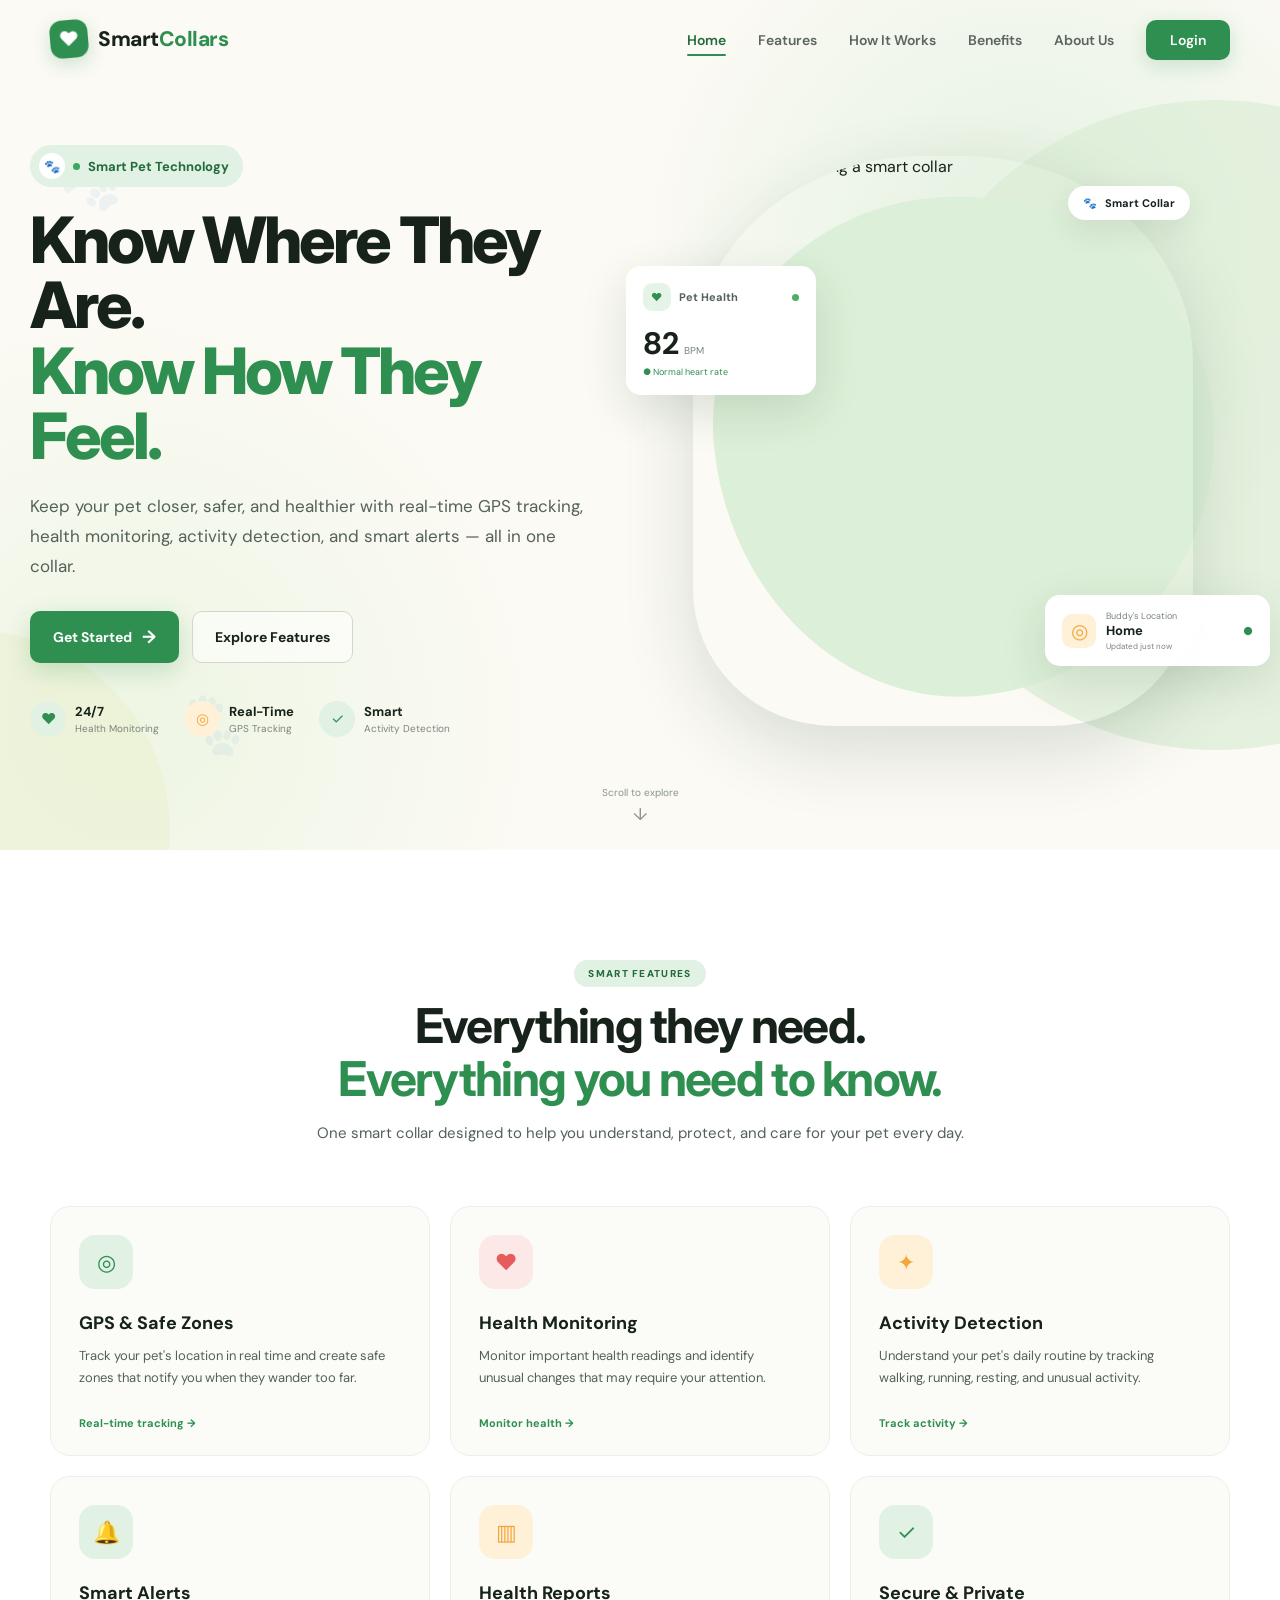
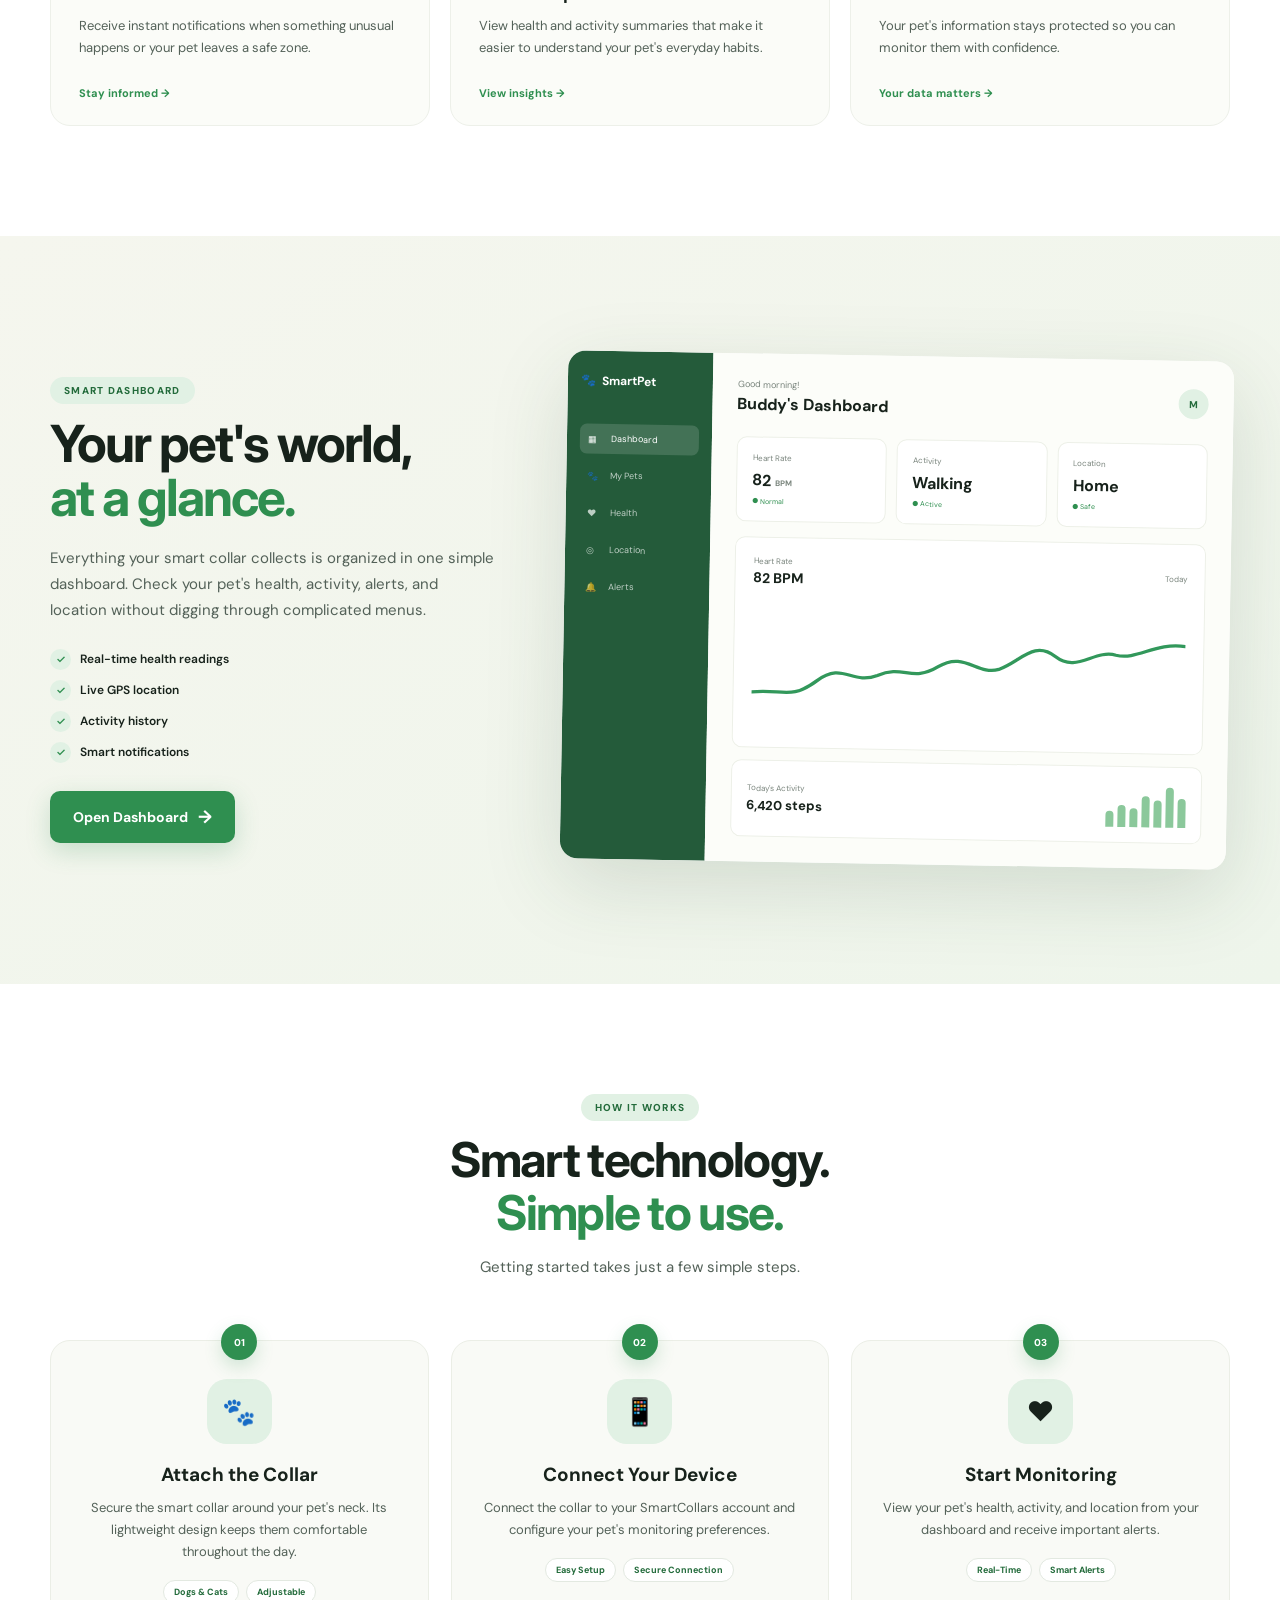
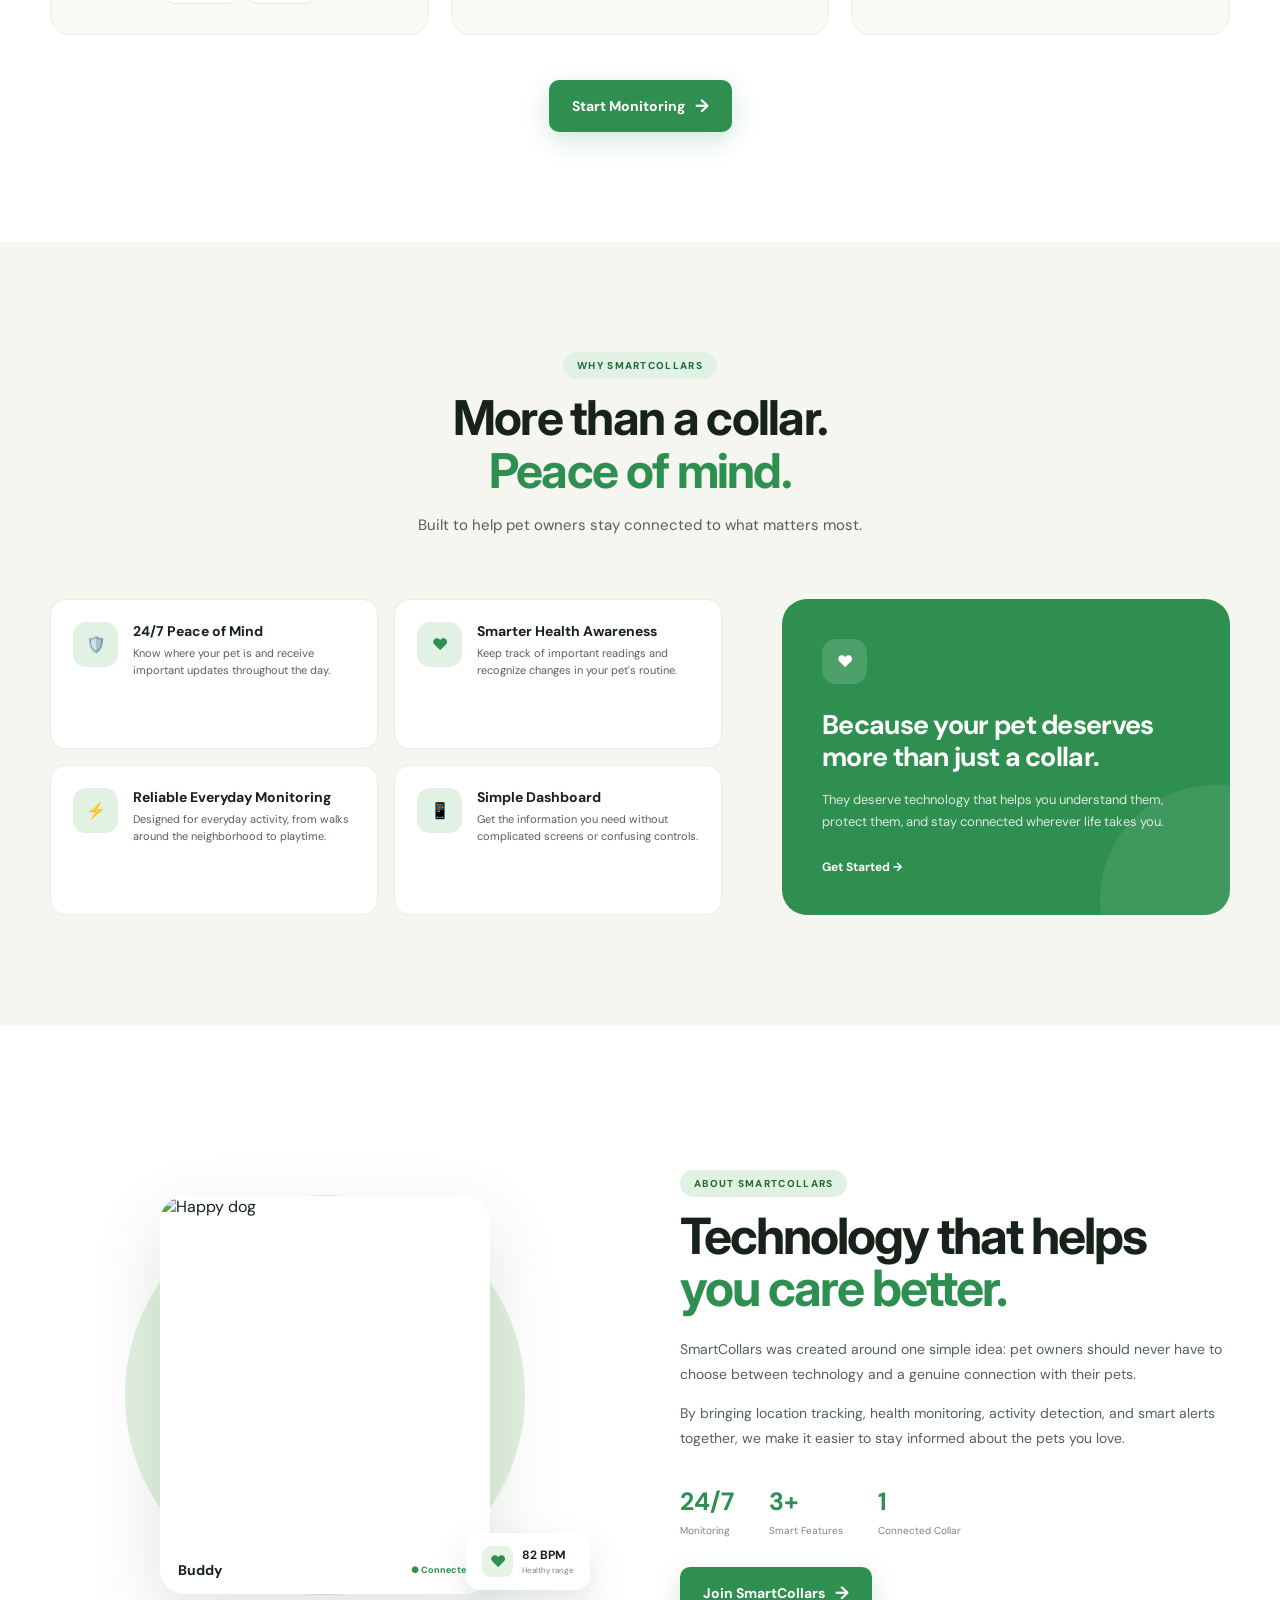
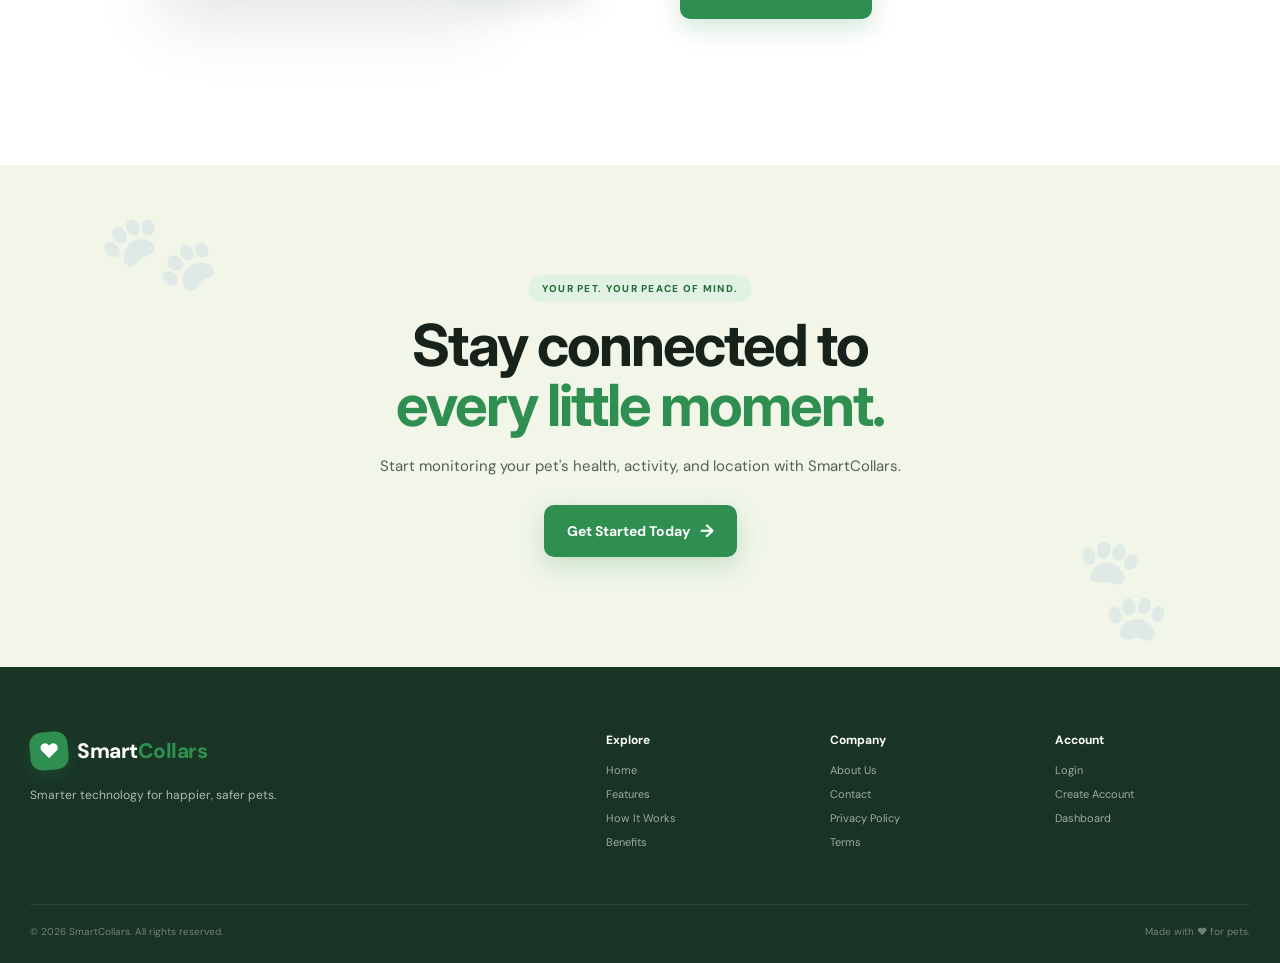
==== index.html @ a42b0b5a "changes" ====
<!DOCTYPE html>
<html lang="en">

<head>
    <meta charset="UTF-8">
    <meta name="viewport" content="width=device-width, initial-scale=1.0">

    <title>SmartCollars | Smart Pet Monitoring</title>

    <!-- Google Fonts -->
    <link rel="preconnect" href="https://fonts.googleapis.com">
    <link rel="preconnect" href="https://fonts.gstatic.com" crossorigin>

    <link
        href="https://fonts.googleapis.com/css2?family=DM+Sans:wght@400;500;600;700&family=Inter:wght@400;500;600;700;800&display=swap"
        rel="stylesheet">

    <!-- Landing Page CSS -->
    <link rel="stylesheet" href="css/landing.css">
</head>

<body>

    <!-- =====================================================
         NAVIGATION
    ====================================================== -->

    <nav class="navbar" id="navbar">

        <div class="nav-container">

            <a href="#home" class="nav-logo">

                <div class="logo-mark">
                    <span>♥</span>
                </div>

                <div class="logo-text">
                    Smart<span>Collars</span>
                </div>

            </a>

            <ul class="nav-links" id="navLinks">

                <li>
                    <a href="#home" class="active">Home</a>
                </li>

                <li>
                    <a href="#features">Features</a>
                </li>

                <li>
                    <a href="#how-it-works">How It Works</a>
                </li>

                <li>
                    <a href="#benefits">Benefits</a>
                </li>

                <li>
                    <a href="#about">About Us</a>
                </li>

                <li>
                    <a href="pages/login.html" class="nav-btn">
                        Login
                    </a>
                </li>

            </ul>

            <button/login.html
                class="hamburger"
                id="hamburger"
                aria-label="Toggle navigation">

                <span></span>
                <span></span>
                <span></span>

            </button>

        </div>

    </nav>


    <!-- =====================================================
         HERO SECTION
    ====================================================== -->

    <section id="home" class="hero-section">

        <!-- Decorative background shapes -->

        <div class="hero-shape hero-shape-one"></div>
        <div class="hero-shape hero-shape-two"></div>

        <div class="paw-pattern pattern-one">🐾</div>
        <div class="paw-pattern pattern-two">🐾</div>


        <div class="hero-container">

            <!-- =========================
                 LEFT CONTENT
            ========================== -->

            <div class="hero-content">

                <div class="hero-badge">

                    <span class="badge-icon">🐾</span>

                    <span class="badge-dot"></span>

                    Smart Pet Technology

                </div>


                <h1 class="hero-title">

                    Know Where They Are.
                    <span>Know How They Feel.</span>

                </h1>


                <p class="hero-description">

                    Keep your pet closer, safer, and healthier with
                    real-time GPS tracking, health monitoring, activity
                    detection, and smart alerts — all in one collar.

                </p>


                <div class="hero-buttons">

                    <a href="login.html" class="btn-primary">

                        Get Started

                        <span class="btn-arrow">→</span>

                    </a>

                    <a href="#features" class="btn-secondary">

                        Explore Features

                    </a>

                </div>


                <!-- Hero statistics -->

                <div class="hero-stats">

                    <div class="hero-stat">

                        <div class="stat-icon green">
                            ♥
                        </div>

                        <div>
                            <strong>24/7</strong>
                            <span>Health Monitoring</span>
                        </div>

                    </div>


                    <div class="hero-stat">

                        <div class="stat-icon orange">
                            ◎
                        </div>

                        <div>
                            <strong>Real-Time</strong>
                            <span>GPS Tracking</span>
                        </div>

                    </div>


                    <div class="hero-stat">

                        <div class="stat-icon green">
                            ✓
                        </div>

                        <div>
                            <strong>Smart</strong>
                            <span>Activity Detection</span>
                        </div>

                    </div>

                </div>

            </div>


            <!-- =========================
                 RIGHT HERO VISUAL
            ========================== -->

            <div class="hero-visual">

                <div class="hero-image-background"></div>


                <!-- Main pet image -->

                <div class="pet-image-container">

                    <img
                        src="https://images.unsplash.com/photo-1545249390-6bdfa286032f?w=900&h=800&fit=crop&crop=center"
                        alt="Happy pet wearing a smart collar"
                        class="hero-pet-image">

                </div>


                <!-- Health floating card -->

                <div class="floating-card health-card">

                    <div class="floating-card-header">

                        <div class="mini-icon health">
                            ♥
                        </div>

                        <span>Pet Health</span>

                        <span class="status-dot"></span>

                    </div>

                    <div class="health-reading">

                        <strong>82</strong>

                        <span>BPM</span>

                    </div>

                    <div class="health-status">
                        ● Normal heart rate
                    </div>

                </div>


                <!-- GPS floating card -->

                <div class="floating-card gps-card">

                    <div class="gps-icon">
                        ◎
                    </div>

                    <div class="gps-info">

                        <span>Buddy's Location</span>

                        <strong>Home</strong>

                        <small>Updated just now</small>

                    </div>

                    <div class="location-status">
                        ●
                    </div>

                </div>


                <!-- Collar badge -->

                <div class="collar-badge">

                    <span>🐾</span>

                    Smart Collar

                </div>

            </div>

        </div>


        <!-- Scroll indicator -->

        <a href="#features" class="scroll-indicator">

            <span>Scroll to explore</span>

            <span class="scroll-arrow">↓</span>

        </a>

    </section>



    <!-- =====================================================
         FEATURES
    ====================================================== -->

    <section id="features" class="features-section">

        <div class="section-container">

            <div class="section-header">

                <span class="section-badge">
                    Smart Features
                </span>

                <h2>
                    Everything they need.
                    <span>Everything you need to know.</span>
                </h2>

                <p>
                    One smart collar designed to help you understand,
                    protect, and care for your pet every day.
                </p>

            </div>


            <div class="features-grid">


                <!-- Feature 1 -->

                <article class="feature-card">

                    <div class="feature-icon green-icon">
                        ◎
                    </div>

                    <h3>GPS & Safe Zones</h3>

                    <p>
                        Track your pet's location in real time and
                        create safe zones that notify you when they
                        wander too far.
                    </p>

                    <span class="feature-link">
                        Real-time tracking →
                    </span>

                </article>


                <!-- Feature 2 -->

                <article class="feature-card">

                    <div class="feature-icon red-icon">
                        ♥
                    </div>

                    <h3>Health Monitoring</h3>

                    <p>
                        Monitor important health readings and identify
                        unusual changes that may require your attention.
                    </p>

                    <span class="feature-link">
                        Monitor health →
                    </span>

                </article>


                <!-- Feature 3 -->

                <article class="feature-card">

                    <div class="feature-icon orange-icon">
                        ✦
                    </div>

                    <h3>Activity Detection</h3>

                    <p>
                        Understand your pet's daily routine by tracking
                        walking, running, resting, and unusual activity.
                    </p>

                    <span class="feature-link">
                        Track activity →
                    </span>

                </article>


                <!-- Feature 4 -->

                <article class="feature-card">

                    <div class="feature-icon green-icon">
                        🔔
                    </div>

                    <h3>Smart Alerts</h3>

                    <p>
                        Receive instant notifications when something
                        unusual happens or your pet leaves a safe zone.
                    </p>

                    <span class="feature-link">
                        Stay informed →
                    </span>

                </article>


                <!-- Feature 5 -->

                <article class="feature-card">

                    <div class="feature-icon orange-icon">
                        ▥
                    </div>

                    <h3>Health Reports</h3>

                    <p>
                        View health and activity summaries that make it
                        easier to understand your pet's everyday habits.
                    </p>

                    <span class="feature-link">
                        View insights →
                    </span>

                </article>


                <!-- Feature 6 -->

                <article class="feature-card">

                    <div class="feature-icon green-icon">
                        ✓
                    </div>

                    <h3>Secure & Private</h3>

                    <p>
                        Your pet's information stays protected so you
                        can monitor them with confidence.
                    </p>

                    <span class="feature-link">
                        Your data matters →
                    </span>

                </article>

            </div>

        </div>

    </section>



    <!-- =====================================================
         DASHBOARD PREVIEW
    ====================================================== -->

    <section class="dashboard-section">

        <div class="section-container">

            <div class="dashboard-layout">

                <div class="dashboard-content">

                    <span class="section-badge">
                        Smart Dashboard
                    </span>

                    <h2>
                        Your pet's world,
                        <span>at a glance.</span>
                    </h2>

                    <p>
                        Everything your smart collar collects is
                        organized in one simple dashboard. Check
                        your pet's health, activity, alerts, and
                        location without digging through complicated
                        menus.
                    </p>


                    <div class="dashboard-points">

                        <div>
                            <span>✓</span>
                            Real-time health readings
                        </div>

                        <div>
                            <span>✓</span>
                            Live GPS location
                        </div>

                        <div>
                            <span>✓</span>
                            Activity history
                        </div>

                        <div>
                            <span>✓</span>
                            Smart notifications
                        </div>

                    </div>


                    <a href="login.html" class="btn-primary">

                        Open Dashboard

                        <span class="btn-arrow">→</span>

                    </a>

                </div>


                <!-- Dashboard mockup -->

                <div class="dashboard-preview">

                    <div class="dashboard-window">

                        <!-- Sidebar -->

                        <aside class="dashboard-sidebar">

                            <div class="dashboard-brand">
                                🐾
                                <span>SmartPet</span>
                            </div>

                            <div class="dashboard-menu">

                                <div class="menu-item active">
                                    <span>▦</span>
                                    Dashboard
                                </div>

                                <div class="menu-item">
                                    <span>🐾</span>
                                    My Pets
                                </div>

                                <div class="menu-item">
                                    <span>♥</span>
                                    Health
                                </div>

                                <div class="menu-item">
                                    <span>◎</span>
                                    Location
                                </div>

                                <div class="menu-item">
                                    <span>🔔</span>
                                    Alerts
                                </div>

                            </div>

                        </aside>


                        <!-- Main dashboard -->

                        <div class="dashboard-main">

                            <div class="dashboard-topbar">

                                <div>
                                    <small>Good morning!</small>
                                    <h4>Buddy's Dashboard</h4>
                                </div>

                                <div class="user-circle">
                                    M
                                </div>

                            </div>


                            <!-- Dashboard cards -->

                            <div class="dashboard-stats">

                                <div class="dash-stat-card">

                                    <span class="dash-label">
                                        Heart Rate
                                    </span>

                                    <strong>
                                        82
                                        <small>BPM</small>
                                    </strong>

                                    <span class="dash-normal">
                                        ● Normal
                                    </span>

                                </div>


                                <div class="dash-stat-card">

                                    <span class="dash-label">
                                        Activity
                                    </span>

                                    <strong>
                                        Walking
                                    </strong>

                                    <span class="dash-normal">
                                        ● Active
                                    </span>

                                </div>


                                <div class="dash-stat-card">

                                    <span class="dash-label">
                                        Location
                                    </span>

                                    <strong>
                                        Home
                                    </strong>

                                    <span class="dash-normal">
                                        ● Safe
                                    </span>

                                </div>

                            </div>


                            <!-- Chart -->

                            <div class="chart-card">

                                <div class="chart-header">

                                    <div>
                                        <span>Heart Rate</span>
                                        <strong>82 BPM</strong>
                                    </div>

                                    <small>Today</small>

                                </div>


                                <div class="chart">

                                    <svg
                                        viewBox="0 0 500 160"
                                        preserveAspectRatio="none">

                                        <path
                                            d="M0,115
                                               C35,110 45,125 75,100
                                               C105,75 115,105 145,92
                                               C175,78 185,100 215,80
                                               C245,60 260,90 285,82
                                               C310,72 325,45 350,65
                                               C375,85 395,55 420,62
                                               C445,68 465,45 500,50"
                                            fill="none"
                                            stroke="#32985b"
                                            stroke-width="4"
                                            stroke-linecap="round" />

                                    </svg>

                                </div>

                            </div>


                            <!-- Activity -->

                            <div class="activity-card">

                                <div>
                                    <span>Today's Activity</span>
                                    <strong>6,420 steps</strong>
                                </div>

                                <div class="activity-bars">

                                    <i style="height: 35%"></i>
                                    <i style="height: 50%"></i>
                                    <i style="height: 42%"></i>
                                    <i style="height: 70%"></i>
                                    <i style="height: 60%"></i>
                                    <i style="height: 88%"></i>
                                    <i style="height: 65%"></i>

                                </div>

                            </div>

                        </div>

                    </div>

                </div>

            </div>

        </div>

    </section>



    <!-- =====================================================
         HOW IT WORKS
    ====================================================== -->

    <section id="how-it-works" class="how-section">

        <div class="section-container">

            <div class="section-header">

                <span class="section-badge">
                    How It Works
                </span>

                <h2>
                    Smart technology.
                    <span>Simple to use.</span>
                </h2>

                <p>
                    Getting started takes just a few simple steps.
                </p>

            </div>


            <div class="steps-grid">

                <article class="step-card">

                    <div class="step-number">
                        01
                    </div>

                    <div class="step-icon">
                        🐾
                    </div>

                    <h3>
                        Attach the Collar
                    </h3>

                    <p>
                        Secure the smart collar around your pet's neck.
                        Its lightweight design keeps them comfortable
                        throughout the day.
                    </p>

                    <div class="step-detail">
                        <span>Dogs & Cats</span>
                        <span>Adjustable</span>
                    </div>

                </article>


                <article class="step-card">

                    <div class="step-number">
                        02
                    </div>

                    <div class="step-icon">
                        📱
                    </div>

                    <h3>
                        Connect Your Device
                    </h3>

                    <p>
                        Connect the collar to your SmartCollars account
                        and configure your pet's monitoring preferences.
                    </p>

                    <div class="step-detail">
                        <span>Easy Setup</span>
                        <span>Secure Connection</span>
                    </div>

                </article>


                <article class="step-card">

                    <div class="step-number">
                        03
                    </div>

                    <div class="step-icon">
                        ♥
                    </div>

                    <h3>
                        Start Monitoring
                    </h3>

                    <p>
                        View your pet's health, activity, and location
                        from your dashboard and receive important alerts.
                    </p>

                    <div class="step-detail">
                        <span>Real-Time</span>
                        <span>Smart Alerts</span>
                    </div>

                </article>

            </div>


            <div class="how-cta">

                <a href="login.html" class="btn-primary">

                    Start Monitoring

                    <span class="btn-arrow">→</span>

                </a>

            </div>

        </div>

    </section>



    <!-- =====================================================
         BENEFITS
    ====================================================== -->

    <section id="benefits" class="benefits-section">

        <div class="section-container">

            <div class="section-header">

                <span class="section-badge">
                    Why SmartCollars
                </span>

                <h2>
                    More than a collar.
                    <span>Peace of mind.</span>
                </h2>

                <p>
                    Built to help pet owners stay connected to what
                    matters most.
                </p>

            </div>


            <div class="benefits-layout">

                <div class="benefits-list">


                    <div class="benefit-item">

                        <div class="benefit-icon">
                            🛡️
                        </div>

                        <div>
                            <h3>
                                24/7 Peace of Mind
                            </h3>

                            <p>
                                Know where your pet is and receive
                                important updates throughout the day.
                            </p>
                        </div>

                    </div>


                    <div class="benefit-item">

                        <div class="benefit-icon">
                            ♥
                        </div>

                        <div>
                            <h3>
                                Smarter Health Awareness
                            </h3>

                            <p>
                                Keep track of important readings and
                                recognize changes in your pet's routine.
                            </p>
                        </div>

                    </div>


                    <div class="benefit-item">

                        <div class="benefit-icon">
                            ⚡
                        </div>

                        <div>
                            <h3>
                                Reliable Everyday Monitoring
                            </h3>

                            <p>
                                Designed for everyday activity, from
                                walks around the neighborhood to playtime.
                            </p>
                        </div>

                    </div>


                    <div class="benefit-item">

                        <div class="benefit-icon">
                            📱
                        </div>

                        <div>
                            <h3>
                                Simple Dashboard
                            </h3>

                            <p>
                                Get the information you need without
                                complicated screens or confusing controls.
                            </p>
                        </div>

                    </div>

                </div>


                <!-- Big quote card -->

                <div class="benefit-highlight">

                    <div class="highlight-paw">
                        ♥
                    </div>

                    <h3>
                        Because your pet
                        deserves more than
                        just a collar.
                    </h3>

                    <p>
                        They deserve technology that helps you
                        understand them, protect them, and stay
                        connected wherever life takes you.
                    </p>

                    <a href="login.html">
                        Get Started →
                    </a>

                </div>

            </div>

        </div>

    </section>



    <!-- =====================================================
         ABOUT
    ====================================================== -->

    <section id="about" class="about-section">

        <div class="section-container">

            <div class="about-grid">


                <div class="about-visual">

                    <div class="about-circle"></div>

                    <div class="about-pet-card">

                        <div class="about-pet-image">

                            <img
                                src="https://images.unsplash.com/photo-1552053831-71594a27632d?w=700&h=700&fit=crop"
                                alt="Happy dog">

                        </div>

                        <div class="about-pet-info">

                            <strong>
                                Buddy
                            </strong>

                            <span>
                                ● Connected
                            </span>

                        </div>

                    </div>


                    <div class="about-mini-card">

                        <span>♥</span>

                        <div>
                            <strong>82 BPM</strong>
                            <small>Healthy range</small>
                        </div>

                    </div>

                </div>


                <div class="about-content">

                    <span class="section-badge">
                        About SmartCollars
                    </span>

                    <h2>
                        Technology that helps
                        <span>you care better.</span>
                    </h2>

                    <p>
                        SmartCollars was created around one simple
                        idea: pet owners should never have to choose
                        between technology and a genuine connection
                        with their pets.
                    </p>

                    <p>
                        By bringing location tracking, health
                        monitoring, activity detection, and smart
                        alerts together, we make it easier to stay
                        informed about the pets you love.
                    </p>


                    <div class="about-stats">

                        <div>
                            <strong>24/7</strong>
                            <span>Monitoring</span>
                        </div>

                        <div>
                            <strong>3+</strong>
                            <span>Smart Features</span>
                        </div>

                        <div>
                            <strong>1</strong>
                            <span>Connected Collar</span>
                        </div>

                    </div>


                    <a href="login.html" class="btn-primary">

                        Join SmartCollars

                        <span class="btn-arrow">→</span>

                    </a>

                </div>

            </div>

        </div>

    </section>



    <!-- =====================================================
         FINAL CTA
    ====================================================== -->

    <section class="final-cta">

        <div class="cta-paw paw-one">🐾</div>
        <div class="cta-paw paw-two">🐾</div>

        <div class="cta-content">

            <span class="section-badge">
                Your Pet. Your Peace of Mind.
            </span>

            <h2>
                Stay connected to
                <span>every little moment.</span>
            </h2>

            <p>
                Start monitoring your pet's health, activity,
                and location with SmartCollars.
            </p>

            <a href="login.html" class="btn-primary">

                Get Started Today

                <span class="btn-arrow">→</span>

            </a>

        </div>

    </section>



    <!-- =====================================================
         FOOTER
    ====================================================== -->

    <footer class="footer">

        <div class="footer-container">


            <div class="footer-brand">

                <a href="#home" class="footer-logo">

                    <div class="logo-mark">
                        <span>♥</span>
                    </div>

                    <div class="logo-text">
                        Smart<span>Collars</span>
                    </div>

                </a>

                <p>
                    Smarter technology for happier,
                    safer pets.
                </p>

            </div>


            <div class="footer-links">

                <div>

                    <h4>Explore</h4>

                    <a href="#home">Home</a>
                    <a href="#features">Features</a>
                    <a href="#how-it-works">How It Works</a>
                    <a href="#benefits">Benefits</a>

                </div>


                <div>

                    <h4>Company</h4>

                    <a href="#about">About Us</a>
                    <a href="#">Contact</a>
                    <a href="#">Privacy Policy</a>
                    <a href="#">Terms</a>

                </div>


                <div>

                    <h4>Account</h4>

                    <a href="login.html">Login</a>
                    <a href="login.html">Create Account</a>
                    <a href="login.html">Dashboard</a>

                </div>

            </div>

        </div>


        <div class="footer-bottom">

            <p>
                © 2026 SmartCollars. All rights reserved.
            </p>

            <span>
                Made with ♥ for pets.
            </span>

        </div>

    </footer>



    <!-- =====================================================
         JAVASCRIPT
    ====================================================== -->

    <script>

        /* ================================================
           MOBILE MENU
        ================================================= */

        const hamburger = document.getElementById("hamburger");
        const navLinks = document.getElementById("navLinks");

        hamburger.addEventListener("click", function () {

            hamburger.classList.toggle("active");
            navLinks.classList.toggle("active");

        });


        document.querySelectorAll(".nav-links a").forEach(link => {

            link.addEventListener("click", function () {

                hamburger.classList.remove("active");
                navLinks.classList.remove("active");

            });

        });


        /* ================================================
           NAVBAR SCROLL
        ================================================= */

        const navbar = document.getElementById("navbar");

        window.addEventListener("scroll", function () {

            if (window.scrollY > 40) {

                navbar.classList.add("scrolled");

            } else {

                navbar.classList.remove("scrolled");

            }

        });


        /* ================================================
           SMOOTH SCROLL
        ================================================= */

        document.querySelectorAll('a[href^="#"]').forEach(anchor => {

            anchor.addEventListener("click", function (e) {

                const targetId = this.getAttribute("href");

                if (targetId === "#") return;

                const target = document.querySelector(targetId);

                if (target) {

                    e.preventDefault();

                    target.scrollIntoView({
                        behavior: "smooth",
                        block: "start"
                    });

                }

            });

        });


        /* ================================================
           INTERSECTION ANIMATIONS
        ================================================= */

        const observer = new IntersectionObserver(

            (entries) => {

                entries.forEach(entry => {

                    if (entry.isIntersecting) {

                        entry.target.classList.add("visible");

                    }

                });

            },

            {
                threshold: 0.12,
                rootMargin: "0px 0px -40px 0px"
            }

        );


        document
            .querySelectorAll(
                ".feature-card, .step-card, .benefit-item, .dashboard-preview, .about-pet-card"
            )
            .forEach(element => {

                observer.observe(element);

            });


        /* ================================================
           ACTIVE NAVIGATION
        ================================================= */

        const sections = document.querySelectorAll("section[id]");
        const navItems = document.querySelectorAll(".nav-links a[href^='#']");

        window.addEventListener("scroll", () => {

            let currentSection = "";

            sections.forEach(section => {

                const sectionTop = section.offsetTop - 160;

                if (window.scrollY >= sectionTop) {

                    currentSection = section.getAttribute("id");

                }

            });


            navItems.forEach(link => {

                link.classList.remove("active");

                if (
                    link.getAttribute("href") === "#" + currentSection
                ) {

                    link.classList.add("active");

                }

            });

        });

    </script>

</body>

</html>
---- css/landing.css ----
/* =====================================================
   SMART COLLARS
   PREMIUM PET-TECH LANDING PAGE
===================================================== */


/* =====================================================
   RESET
===================================================== */

* {
    margin: 0;
    padding: 0;
    box-sizing: border-box;
}

html {
    scroll-behavior: smooth;
}

body {
    font-family: "DM Sans", "Inter", Arial, sans-serif;
    background: #fbfaf4;
    color: #17221b;
    overflow-x: hidden;
    -webkit-font-smoothing: antialiased;
}

img {
    max-width: 100%;
}

a {
    color: inherit;
}


/* =====================================================
   COLOR SYSTEM
===================================================== */

:root {

    --green: #2f8f50;
    --green-dark: #236b3b;
    --green-light: #e1f1e4;

    --mint: #eef7ed;

    --cream: #fbfaf4;
    --cream-dark: #f3f1e7;

    --orange: #f3a63b;
    --orange-light: #fff0d8;

    --red: #e65b5b;

    --dark: #17221b;
    --text: #536158;
    --muted: #7a857d;

    --white: #ffffff;

    --border: #e7e8df;

    --shadow-soft:
        0 15px 50px rgba(34, 67, 44, 0.08);

    --shadow-card:
        0 10px 35px rgba(34, 67, 44, 0.07);

}


/* =====================================================
   NAVIGATION
===================================================== */

.navbar {

    position: fixed;

    top: 0;
    left: 0;

    width: 100%;

    padding: 20px 0;

    z-index: 1000;

    transition:
        background 0.35s ease,
        box-shadow 0.35s ease,
        padding 0.35s ease;

}

.navbar.scrolled {

    background: rgba(255, 255, 255, 0.92);

    backdrop-filter: blur(18px);
    -webkit-backdrop-filter: blur(18px);

    padding: 12px 0;

    box-shadow:
        0 5px 30px rgba(24, 56, 35, 0.07);

}

.nav-container {

    max-width: 1240px;

    margin: auto;

    padding: 0 30px;

    display: flex;

    align-items: center;

    justify-content: space-between;

}

.nav-logo {

    display: flex;

    align-items: center;

    gap: 10px;

    text-decoration: none;

    color: var(--dark);

}

.logo-mark {

    width: 38px;
    height: 38px;

    background: var(--green);

    color: white;

    border-radius: 12px;

    display: flex;

    align-items: center;
    justify-content: center;

    font-size: 20px;

    transform: rotate(-5deg);

    box-shadow:
        0 6px 18px rgba(47, 143, 80, 0.22);

}

.logo-mark span {
    transform: rotate(5deg);
}

.logo-text {

    font-size: 21px;

    font-weight: 800;

    letter-spacing: -0.5px;

}

.logo-text span {
    color: var(--green);
}

.nav-links {

    list-style: none;

    display: flex;

    align-items: center;

    gap: 32px;

}

.nav-links a {

    text-decoration: none;

    color: #59655d;

    font-size: 14px;

    font-weight: 600;

    position: relative;

    transition: color 0.25s ease;

}

.nav-links a::after {

    content: "";

    position: absolute;

    left: 0;

    bottom: -7px;

    width: 0;

    height: 2px;

    background: var(--green);

    border-radius: 10px;

    transition: width 0.25s ease;

}

.nav-links a:hover,
.nav-links a.active {

    color: var(--green-dark);

}

.nav-links a:hover::after,
.nav-links a.active::after {

    width: 100%;

}

.nav-links .nav-btn {

    background: var(--green);

    color: white;

    padding: 11px 24px;

    border-radius: 10px;

    box-shadow:
        0 6px 20px rgba(47, 143, 80, 0.2);

}

.nav-links .nav-btn::after {
    display: none;
}

.nav-links .nav-btn:hover {

    color: white;

    transform: translateY(-2px);

    background: var(--green-dark);

}


/* =====================================================
   HAMBURGER
===================================================== */

.hamburger {

    display: none;

    border: none;

    background: transparent;

    cursor: pointer;

    flex-direction: column;

    gap: 5px;

    padding: 6px;

}

.hamburger span {

    width: 26px;
    height: 2.5px;

    background: var(--dark);

    border-radius: 10px;

    transition: 0.3s ease;

}

.hamburger.active span:nth-child(1) {

    transform:
        rotate(45deg)
        translate(5px, 5px);

}

.hamburger.active span:nth-child(2) {

    opacity: 0;

}

.hamburger.active span:nth-child(3) {

    transform:
        rotate(-45deg)
        translate(5px, -5px);

}


/* =====================================================
   HERO
===================================================== */

.hero-section {

    min-height: 850px;

    padding:
        145px
        30px
        100px;

    position: relative;

    overflow: hidden;

    background:

        radial-gradient(
            circle at 80% 30%,
            rgba(196, 230, 199, 0.45),
            transparent 32%
        ),

        radial-gradient(
            circle at 10% 85%,
            rgba(224, 241, 210, 0.5),
            transparent 30%
        ),

        var(--cream);

}


/* Organic background */

.hero-shape {

    position: absolute;

    border-radius: 50%;

    pointer-events: none;

}

.hero-shape-one {

    width: 650px;
    height: 650px;

    right: -260px;
    top: 100px;

    background:
        rgba(218, 237, 213, 0.65);

}

.hero-shape-two {

    width: 400px;
    height: 400px;

    left: -230px;
    bottom: -180px;

    background:
        rgba(235, 241, 208, 0.55);

}

.paw-pattern {

    position: absolute;

    opacity: 0.06;

    font-size: 55px;

    transform: rotate(-15deg);

}

.pattern-one {

    left: 4%;
    top: 150px;

}

.pattern-two {

    left: 14%;
    bottom: 90px;

    transform: rotate(20deg);

}


.hero-container {

    max-width: 1240px;

    margin: auto;

    display: grid;

    grid-template-columns:
        minmax(0, 0.95fr)
        minmax(0, 1.05fr);

    align-items: center;

    gap: 50px;

    position: relative;

    z-index: 2;

}


/* =====================================================
   HERO CONTENT
===================================================== */

.hero-content {

    display: flex;

    flex-direction: column;

    align-items: flex-start;

}

.hero-badge {

    display: inline-flex;

    align-items: center;

    gap: 8px;

    background: var(--green-light);

    color: var(--green-dark);

    padding: 8px 14px 8px 9px;

    border-radius: 30px;

    font-size: 13px;

    font-weight: 700;

    margin-bottom: 20px;

    animation:
        fadeUp 0.7s ease both;

}

.badge-icon {

    width: 26px;
    height: 26px;

    background: white;

    border-radius: 50%;

    display: flex;

    align-items: center;
    justify-content: center;

}

.badge-dot {

    width: 7px;
    height: 7px;

    background: #3ca85d;

    border-radius: 50%;

    animation: pulse 2s infinite;

}

@keyframes pulse {

    0%,
    100% {
        opacity: 1;
        transform: scale(1);
    }

    50% {
        opacity: 0.45;
        transform: scale(0.75);
    }

}


.hero-title {

    font-family:
        "Inter",
        sans-serif;

    font-size:
        clamp(48px, 5vw, 72px);

    line-height: 1.02;

    letter-spacing: -3px;

    font-weight: 800;

    color: var(--dark);

    max-width: 680px;

    margin-bottom: 24px;

    animation:
        fadeUp 0.8s ease 0.1s both;

}

.hero-title span {

    display: block;

    color: var(--green);

}

.hero-description {

    max-width: 570px;

    color: var(--text);

    font-size: 17px;

    line-height: 1.75;

    margin-bottom: 30px;

    animation:
        fadeUp 0.8s ease 0.2s both;

}


@keyframes fadeUp {

    from {

        opacity: 0;

        transform:
            translateY(25px);

    }

    to {

        opacity: 1;

        transform:
            translateY(0);

    }

}


/* =====================================================
   BUTTONS
===================================================== */

.hero-buttons {

    display: flex;

    gap: 13px;

    flex-wrap: wrap;

    margin-bottom: 38px;

    animation:
        fadeUp 0.8s ease 0.3s both;

}

.btn-primary {

    display: inline-flex;

    align-items: center;

    justify-content: center;

    gap: 10px;

    padding: 14px 23px;

    background: var(--green);

    color: white;

    border-radius: 10px;

    text-decoration: none;

    font-size: 14px;

    font-weight: 700;

    box-shadow:
        0 8px 24px rgba(47, 143, 80, 0.22);

    transition:
        transform 0.25s ease,
        background 0.25s ease,
        box-shadow 0.25s ease;

}

.btn-primary:hover {

    background: var(--green-dark);

    transform:
        translateY(-3px);

    box-shadow:
        0 12px 30px rgba(47, 143, 80, 0.28);

}

.btn-arrow {

    font-size: 18px;

    transition:
        transform 0.25s ease;

}

.btn-primary:hover .btn-arrow {

    transform:
        translateX(4px);

}

.btn-secondary {

    display: inline-flex;

    align-items: center;

    justify-content: center;

    padding: 13px 22px;

    border: 1px solid #cfd7cf;

    color: var(--dark);

    border-radius: 10px;

    background: rgba(255, 255, 255, 0.55);

    text-decoration: none;

    font-size: 14px;

    font-weight: 700;

    transition:
        all 0.25s ease;

}

.btn-secondary:hover {

    border-color: var(--green);

    color: var(--green);

    background: white;

    transform:
        translateY(-2px);

}


/* =====================================================
   HERO STATS
===================================================== */

.hero-stats {

    display: flex;

    align-items: center;

    gap: 25px;

    animation:
        fadeUp 0.8s ease 0.4s both;

}

.hero-stat {

    display: flex;

    align-items: center;

    gap: 9px;

}

.stat-icon {

    width: 36px;
    height: 36px;

    border-radius: 50%;

    display: flex;

    align-items: center;
    justify-content: center;

    font-size: 15px;

}

.stat-icon.green {

    background: var(--green-light);

    color: var(--green);

}

.stat-icon.orange {

    background: var(--orange-light);

    color: var(--orange);

}

.hero-stat strong {

    display: block;

    font-size: 13px;

    color: var(--dark);

}

.hero-stat span {

    display: block;

    font-size: 10px;

    color: var(--muted);

    margin-top: 2px;

}


/* =====================================================
   HERO VISUAL
===================================================== */

.hero-visual {

    min-height: 580px;

    position: relative;

    display: flex;

    align-items: center;

    justify-content: center;

}

.hero-image-background {

    position: absolute;

    width: 500px;
    height: 500px;

    border-radius:
        48% 52% 52% 48% /
        45% 48% 52% 55%;

    background:
        #dcefd8;

    right: 35px;

    top: 45px;

    transform:
        rotate(-5deg);

}

.pet-image-container {

    width: 500px;
    height: 570px;

    position: relative;

    z-index: 2;

    overflow: hidden;

    border-radius:
        46% 46% 28% 28% /
        36% 36% 24% 24%;

    box-shadow:
        0 25px 70px rgba(38, 75, 48, 0.16);

}

.hero-pet-image {

    width: 100%;
    height: 100%;

    object-fit: cover;

    object-position: center;

    display: block;

    transition:
        transform 0.7s ease;

}

.pet-image-container:hover
.hero-pet-image {

    transform:
        scale(1.04);

}


/* =====================================================
   FLOATING CARDS
===================================================== */

.floating-card {

    position: absolute;

    z-index: 5;

    background:
        rgba(255, 255, 255, 0.96);

    backdrop-filter:
        blur(12px);

    border:
        1px solid rgba(255, 255, 255, 0.8);

    box-shadow:
        0 15px 45px rgba(35, 68, 43, 0.14);

    border-radius: 15px;

}


/* Health */

.health-card {

    left: -10px;

    top: 115px;

    width: 190px;

    padding: 16px;

    animation:
        floating 4s ease-in-out infinite;

}

.floating-card-header {

    display: flex;

    align-items: center;

    gap: 8px;

    font-size: 11px;

    font-weight: 700;

    color: var(--text);

}

.mini-icon {

    width: 28px;
    height: 28px;

    border-radius: 9px;

    display: flex;

    align-items: center;
    justify-content: center;

}

.mini-icon.health {

    background: #e6f4e7;

    color: var(--green);

}

.status-dot {

    width: 7px;
    height: 7px;

    border-radius: 50%;

    background: #4caf68;

    margin-left: auto;

}

.health-reading {

    margin-top: 12px;

    display: flex;

    align-items: baseline;

    gap: 5px;

}

.health-reading strong {

    font-size: 31px;

    color: var(--dark);

}

.health-reading span {

    font-size: 10px;

    color: var(--muted);

}

.health-status {

    color: var(--green);

    font-size: 9px;

    margin-top: 2px;

}


/* GPS */

.gps-card {

    right: -20px;

    bottom: 65px;

    width: 225px;

    padding: 14px 16px;

    display: flex;

    align-items: center;

    gap: 10px;

    animation:
        floating 4s ease-in-out 1s infinite;

}

.gps-icon {

    width: 34px;
    height: 34px;

    border-radius: 10px;

    background: #fff0d8;

    color: var(--orange);

    display: flex;

    align-items: center;
    justify-content: center;

    font-size: 20px;

}

.gps-info {

    display: flex;

    flex-direction: column;

}

.gps-info span {

    font-size: 9px;

    color: var(--muted);

}

.gps-info strong {

    font-size: 13px;

    color: var(--dark);

}

.gps-info small {

    font-size: 8px;

    color: var(--muted);

    margin-top: 2px;

}

.location-status {

    margin-left: auto;

    color: var(--green);

    font-size: 11px;

}

@keyframes floating {

    0%,
    100% {
        transform: translateY(0);
    }

    50% {
        transform: translateY(-8px);
    }

}


/* Collar badge */

.collar-badge {

    position: absolute;

    right: 60px;
    top: 35px;

    z-index: 6;

    background: white;

    padding: 10px 15px;

    border-radius: 30px;

    box-shadow:
        0 10px 30px rgba(35, 68, 43, 0.1);

    color: var(--dark);

    font-size: 11px;

    font-weight: 700;

}

.collar-badge span {

    margin-right: 5px;

}


/* =====================================================
   SCROLL
===================================================== */

.scroll-indicator {

    position: absolute;

    bottom: 25px;

    left: 50%;

    transform:
        translateX(-50%);

    z-index: 5;

    text-decoration: none;

    display: flex;

    flex-direction: column;

    align-items: center;

    gap: 4px;

    color: #89948d;

    font-size: 10px;

}

.scroll-arrow {

    font-size: 17px;

    animation:
        bounce 1.8s infinite;

}

@keyframes bounce {

    0%,
    100% {
        transform: translateY(0);
    }

    50% {
        transform: translateY(5px);
    }

}


/* =====================================================
   GENERAL SECTION
===================================================== */

.section-container {

    max-width: 1240px;

    margin: auto;

    padding-left: 30px;
    padding-right: 30px;

}

section {
    scroll-margin-top: 90px;
}


/* =====================================================
   SECTION HEADER
===================================================== */

.section-header {

    text-align: center;

    max-width: 720px;

    margin:
        0 auto 60px;

}

.section-badge {

    display: inline-block;

    padding: 7px 14px;

    border-radius: 30px;

    background: var(--green-light);

    color: var(--green-dark);

    font-size: 10px;

    font-weight: 800;

    letter-spacing: 1.3px;

    text-transform: uppercase;

    margin-bottom: 13px;

}

.section-header h2 {

    font-family: "Inter", sans-serif;

    font-size:
        clamp(34px, 4vw, 48px);

    line-height: 1.1;

    letter-spacing: -1.7px;

    color: var(--dark);

    margin-bottom: 15px;

}

.section-header h2 span {

    display: block;

    color: var(--green);

}

.section-header p {

    color: var(--text);

    font-size: 15px;

    line-height: 1.7;

}


/* =====================================================
   FEATURES
===================================================== */

.features-section {

    padding:
        110px 0;

    background: white;

}

.features-grid {

    display: grid;

    grid-template-columns:
        repeat(3, 1fr);

    gap: 20px;

}

.feature-card {

    padding: 28px;

    background: #fbfcf8;

    border: 1px solid #edf0e9;

    border-radius: 20px;

    min-height: 250px;

    position: relative;

    transition:
        transform 0.3s ease,
        box-shadow 0.3s ease,
        border-color 0.3s ease;

    opacity: 0;

    transform:
        translateY(25px);

}

.feature-card.visible {

    opacity: 1;

    transform:
        translateY(0);

}

.feature-card:hover {

    transform:
        translateY(-7px);

    border-color:
        #d0e6d4;

    box-shadow:
        var(--shadow-card);

}

.feature-icon {

    width: 54px;
    height: 54px;

    border-radius: 16px;

    display: flex;

    align-items: center;
    justify-content: center;

    font-size: 22px;

    margin-bottom: 22px;

}

.green-icon {

    background: var(--green-light);

    color: var(--green);

}

.red-icon {

    background: #fce9e7;

    color: var(--red);

}

.orange-icon {

    background: var(--orange-light);

    color: var(--orange);

}

.feature-card h3 {

    font-size: 18px;

    margin-bottom: 10px;

    color: var(--dark);

}

.feature-card p {

    font-size: 13px;

    line-height: 1.7;

    color: var(--text);

}

.feature-link {

    position: absolute;

    bottom: 25px;

    left: 28px;

    color: var(--green);

    font-size: 11px;

    font-weight: 700;

}


/* =====================================================
   DASHBOARD SECTION
===================================================== */

.dashboard-section {

    padding:
        120px 0;

    background:
        linear-gradient(
            145deg,
            #f5f6ee,
            #eef5eb
        );

    overflow: hidden;

}

.dashboard-layout {

    display: grid;

    grid-template-columns:
        0.8fr 1.2fr;

    gap: 70px;

    align-items: center;

}

.dashboard-content {

    display: flex;

    flex-direction: column;

    align-items: flex-start;

}

.dashboard-content h2 {

    font-family: "Inter", sans-serif;

    font-size:
        clamp(36px, 4vw, 52px);

    line-height: 1.05;

    letter-spacing: -2px;

    margin-bottom: 20px;

    color: var(--dark);

}

.dashboard-content h2 span {

    display: block;

    color: var(--green);

}

.dashboard-content p {

    color: var(--text);

    font-size: 15px;

    line-height: 1.75;

    margin-bottom: 25px;

}

.dashboard-points {

    display: grid;

    gap: 10px;

    margin-bottom: 28px;

}

.dashboard-points div {

    display: flex;

    align-items: center;

    gap: 9px;

    font-size: 12px;

    font-weight: 600;

    color: var(--dark);

}

.dashboard-points span {

    width: 21px;
    height: 21px;

    border-radius: 50%;

    background: var(--green-light);

    color: var(--green);

    display: flex;

    align-items: center;
    justify-content: center;

    font-size: 11px;

}


/* =====================================================
   DASHBOARD MOCKUP
===================================================== */

.dashboard-preview {

    opacity: 0;

    transform:
        translateY(30px)
        rotate(1deg);

    transition:
        all 0.8s ease;

}

.dashboard-preview.visible {

    opacity: 1;

    transform:
        translateY(0)
        rotate(1deg);

}

.dashboard-window {

    display: flex;

    width: 100%;

    min-height: 480px;

    background: white;

    border-radius: 18px;

    overflow: hidden;

    box-shadow:
        0 25px 80px rgba(41, 72, 47, 0.15);

}


/* Sidebar */

.dashboard-sidebar {

    width: 145px;

    background:
        #245b3a;

    color: white;

    padding: 22px 13px;

}

.dashboard-brand {

    display: flex;

    align-items: center;

    gap: 6px;

    font-size: 12px;

    font-weight: 700;

    margin-bottom: 35px;

}

.dashboard-menu {

    display: grid;

    gap: 7px;

}

.menu-item {

    display: flex;

    align-items: center;

    gap: 8px;

    padding: 9px 8px;

    border-radius: 7px;

    font-size: 9px;

    color: rgba(255,255,255,0.7);

}

.menu-item span {

    width: 15px;

}

.menu-item.active {

    background:
        rgba(255,255,255,0.14);

    color: white;

}


/* Main dashboard */

.dashboard-main {

    flex: 1;

    padding: 25px;

    background: #fcfdf9;

}

.dashboard-topbar {

    display: flex;

    justify-content: space-between;

    align-items: center;

    margin-bottom: 22px;

}

.dashboard-topbar small {

    display: block;

    font-size: 9px;

    color: var(--muted);

}

.dashboard-topbar h4 {

    font-size: 16px;

    margin-top: 3px;

}

.user-circle {

    width: 30px;
    height: 30px;

    border-radius: 50%;

    background: var(--green-light);

    color: var(--green-dark);

    display: flex;

    align-items: center;
    justify-content: center;

    font-size: 10px;

    font-weight: 700;

}


/* Dashboard stats */

.dashboard-stats {

    display: grid;

    grid-template-columns:
        repeat(3, 1fr);

    gap: 10px;

    margin-bottom: 15px;

}

.dash-stat-card {

    background: white;

    border: 1px solid #edf0e8;

    padding: 15px;

    border-radius: 10px;

}

.dash-label {

    display: block;

    color: var(--muted);

    font-size: 8px;

    margin-bottom: 7px;

}

.dash-stat-card strong {

    display: block;

    font-size: 16px;

    color: var(--dark);

}

.dash-stat-card strong small {

    font-size: 8px;

    color: var(--muted);

}

.dash-normal {

    font-size: 7px;

    color: var(--green);

    display: block;

    margin-top: 6px;

}


/* Chart */

.chart-card {

    background: white;

    border: 1px solid #edf0e8;

    border-radius: 10px;

    padding: 18px;

    margin-bottom: 12px;

}

.chart-header {

    display: flex;

    justify-content: space-between;

    align-items: center;

}

.chart-header span {

    display: block;

    font-size: 8px;

    color: var(--muted);

}

.chart-header strong {

    display: block;

    font-size: 14px;

    margin-top: 3px;

}

.chart-header small {

    font-size: 8px;

    color: var(--muted);

}

.chart {

    height: 130px;

    margin-top: 12px;

}

.chart svg {

    width: 100%;

    height: 100%;

}


/* Activity */

.activity-card {

    background: white;

    border: 1px solid #edf0e8;

    border-radius: 10px;

    padding: 15px;

    display: flex;

    justify-content: space-between;

    align-items: center;

}

.activity-card span {

    display: block;

    color: var(--muted);

    font-size: 8px;

}

.activity-card strong {

    display: block;

    font-size: 13px;

    margin-top: 4px;

}

.activity-bars {

    height: 45px;

    display: flex;

    align-items: flex-end;

    gap: 4px;

}

.activity-bars i {

    width: 8px;

    background:
        #8bc89b;

    border-radius: 4px 4px 0 0;

}


/* =====================================================
   HOW IT WORKS
===================================================== */

.how-section {

    padding:
        110px 0;

    background: white;

}

.steps-grid {

    display: grid;

    grid-template-columns:
        repeat(3, 1fr);

    gap: 22px;

}

.step-card {

    background:
        #f9faf6;

    border:
        1px solid #ebeee6;

    border-radius: 20px;

    padding: 38px 28px 30px;

    text-align: center;

    position: relative;

    transition:
        transform 0.3s ease,
        box-shadow 0.3s ease;

    opacity: 0;

    transform:
        translateY(25px);

}

.step-card.visible {

    opacity: 1;

    transform:
        translateY(0);

}

.step-card:hover {

    transform:
        translateY(-7px);

    box-shadow:
        var(--shadow-card);

}

.step-number {

    position: absolute;

    top: -17px;

    left: 50%;

    transform:
        translateX(-50%);

    width: 36px;
    height: 36px;

    border-radius: 50%;

    background:
        var(--green);

    color: white;

    display: flex;

    align-items: center;
    justify-content: center;

    font-size: 10px;

    font-weight: 800;

    box-shadow:
        0 7px 18px rgba(47,143,80,0.2);

}

.step-icon {

    width: 65px;
    height: 65px;

    margin:
        0 auto 18px;

    border-radius: 20px;

    background:
        var(--green-light);

    display: flex;

    align-items: center;
    justify-content: center;

    font-size: 27px;

}

.step-card h3 {

    font-size: 19px;

    margin-bottom: 10px;

}

.step-card p {

    font-size: 13px;

    line-height: 1.7;

    color: var(--text);

}

.step-detail {

    display: flex;

    justify-content: center;

    flex-wrap: wrap;

    gap: 7px;

    margin-top: 17px;

}

.step-detail span {

    background: white;

    border:
        1px solid #e3e9e1;

    color: var(--green-dark);

    padding: 5px 10px;

    border-radius: 30px;

    font-size: 9px;

    font-weight: 700;

}

.how-cta {

    display: flex;

    justify-content: center;

    margin-top: 45px;

}


/* =====================================================
   BENEFITS
===================================================== */

.benefits-section {

    padding:
        110px 0;

    background:
        #f5f6ef;

}

.benefits-layout {

    display: grid;

    grid-template-columns:
        1.2fr 0.8fr;

    gap: 60px;

    align-items: stretch;

}

.benefits-list {

    display: grid;

    grid-template-columns:
        1fr 1fr;

    gap: 16px;

}

.benefit-item {

    display: flex;

    gap: 15px;

    padding: 22px;

    background: white;

    border:
        1px solid #e8ece4;

    border-radius: 15px;

    opacity: 0;

    transform:
        translateY(20px);

    transition:
        all 0.6s ease;

}

.benefit-item.visible {

    opacity: 1;

    transform:
        translateY(0);

}

.benefit-item:hover {

    transform:
        translateY(-4px);

    box-shadow:
        var(--shadow-card);

}

.benefit-icon {

    flex-shrink: 0;

    width: 45px;
    height: 45px;

    background:
        var(--green-light);

    color: var(--green);

    border-radius: 13px;

    display: flex;

    align-items: center;
    justify-content: center;

}

.benefit-item h3 {

    font-size: 14px;

    margin-bottom: 5px;

}

.benefit-item p {

    color: var(--text);

    font-size: 11px;

    line-height: 1.6;

}


/* Highlight */

.benefit-highlight {

    background:
        var(--green);

    border-radius: 25px;

    padding: 40px;

    color: white;

    position: relative;

    overflow: hidden;

    display: flex;

    flex-direction: column;

    justify-content: center;

}

.benefit-highlight::after {

    content: "";

    position: absolute;

    width: 230px;
    height: 230px;

    right: -100px;
    bottom: -100px;

    border-radius: 50%;

    background:
        rgba(255,255,255,0.08);

}

.highlight-paw {

    width: 45px;
    height: 45px;

    border-radius: 14px;

    background:
        rgba(255,255,255,0.15);

    display: flex;

    align-items: center;
    justify-content: center;

    margin-bottom: 25px;

}

.benefit-highlight h3 {

    font-size: 27px;

    line-height: 1.2;

    letter-spacing: -0.7px;

    margin-bottom: 16px;

}

.benefit-highlight p {

    font-size: 13px;

    line-height: 1.7;

    color:
        rgba(255,255,255,0.82);

    margin-bottom: 25px;

}

.benefit-highlight a {

    color: white;

    text-decoration: none;

    font-size: 12px;

    font-weight: 700;

}


/* =====================================================
   ABOUT
===================================================== */

.about-section {

    padding:
        120px 0;

    background: white;

}

.about-grid {

    display: grid;

    grid-template-columns:
        1fr 1fr;

    gap: 80px;

    align-items: center;

}


/* About visual */

.about-visual {

    height: 500px;

    position: relative;

    display: flex;

    align-items: center;

    justify-content: center;

}

.about-circle {

    width: 400px;
    height: 400px;

    position: absolute;

    background:
        #e2f1df;

    border-radius: 50%;

}

.about-pet-card {

    position: relative;

    z-index: 2;

    width: 330px;

    background: white;

    border-radius: 25px;

    overflow: hidden;

    box-shadow:
        0 25px 70px rgba(37, 70, 43, 0.14);

}

.about-pet-image {

    height: 350px;

    overflow: hidden;

}

.about-pet-image img {

    width: 100%;
    height: 100%;

    object-fit: cover;

}

.about-pet-info {

    padding: 15px 18px;

    display: flex;

    justify-content: space-between;

    align-items: center;

}

.about-pet-info strong {

    font-size: 14px;

}

.about-pet-info span {

    font-size: 9px;

    color: var(--green);

    font-weight: 700;

}

.about-mini-card {

    position: absolute;

    z-index: 4;

    right: 10px;

    bottom: 55px;

    background: white;

    padding: 13px 16px;

    border-radius: 14px;

    display: flex;

    gap: 9px;

    align-items: center;

    box-shadow:
        0 15px 35px rgba(37, 70, 43, 0.13);

}

.about-mini-card > span {

    width: 31px;
    height: 31px;

    background: #e6f4e7;

    color: var(--green);

    border-radius: 9px;

    display: flex;

    align-items: center;
    justify-content: center;

}

.about-mini-card strong {

    display: block;

    font-size: 12px;

}

.about-mini-card small {

    display: block;

    font-size: 8px;

    color: var(--muted);

    margin-top: 2px;

}


/* About content */

.about-content {

    display: flex;

    flex-direction: column;

    align-items: flex-start;

}

.about-content h2 {

    font-family: "Inter", sans-serif;

    font-size:
        clamp(35px, 4vw, 50px);

    line-height: 1.05;

    letter-spacing: -2px;

    color: var(--dark);

    margin-bottom: 22px;

}

.about-content h2 span {

    display: block;

    color: var(--green);

}

.about-content p {

    color: var(--text);

    font-size: 14px;

    line-height: 1.8;

    margin-bottom: 14px;

}

.about-stats {

    display: flex;

    gap: 35px;

    margin:
        20px 0 28px;

}

.about-stats strong {

    display: block;

    color: var(--green);

    font-size: 25px;

}

.about-stats span {

    color: var(--muted);

    font-size: 10px;

}


/* =====================================================
   FINAL CTA
===================================================== */

.final-cta {

    position: relative;

    padding:
        110px 30px;

    overflow: hidden;

    background:
        #f1f6e9;

    text-align: center;

}

.cta-content {

    max-width: 680px;

    margin: auto;

    position: relative;

    z-index: 2;

}

.cta-content h2 {

    font-family: "Inter", sans-serif;

    font-size:
        clamp(38px, 5vw, 58px);

    line-height: 1.05;

    letter-spacing: -2px;

    color: var(--dark);

    margin-bottom: 18px;

}

.cta-content h2 span {

    display: block;

    color: var(--green);

}

.cta-content p {

    color: var(--text);

    font-size: 15px;

    line-height: 1.7;

    margin-bottom: 25px;

}

.cta-paw {

    position: absolute;

    opacity: 0.08;

    font-size: 90px;

}

.paw-one {

    left: 8%;

    top: 30px;

    transform:
        rotate(-20deg);

}

.paw-two {

    right: 8%;

    bottom: 20px;

    transform:
        rotate(20deg);

}


/* =====================================================
   FOOTER
===================================================== */

.footer {

    background:
        #193425;

    color:
        rgba(255,255,255,0.65);

    padding:
        65px 30px 25px;

}

.footer-container {

    max-width: 1240px;

    margin: auto;

    display: grid;

    grid-template-columns:
        1fr 1.3fr;

    gap: 80px;

}

.footer-logo {

    display: inline-flex;

    align-items: center;

    gap: 9px;

    text-decoration: none;

    color: white;

}

.footer-brand p {

    margin-top: 15px;

    max-width: 270px;

    font-size: 12px;

    line-height: 1.7;

}

.footer-links {

    display: grid;

    grid-template-columns:
        repeat(3, 1fr);

    gap: 30px;

}

.footer-links h4 {

    color: white;

    font-size: 12px;

    margin-bottom: 15px;

}

.footer-links a {

    display: block;

    text-decoration: none;

    color:
        rgba(255,255,255,0.58);

    font-size: 11px;

    margin-bottom: 10px;

    transition:
        color 0.25s ease;

}

.footer-links a:hover {

    color: white;

}

.footer-bottom {

    max-width: 1240px;

    margin:
        45px auto 0;

    padding-top: 20px;

    border-top:
        1px solid rgba(255,255,255,0.08);

    display: flex;

    justify-content: space-between;

    font-size: 10px;

    color:
        rgba(255,255,255,0.38);

}


/* =====================================================
   TABLET
===================================================== */

@media (max-width: 1050px) {

    .hero-container {

        grid-template-columns:
            1fr 1fr;

    }

    .hero-title {

        font-size: 48px;

    }

    .hero-visual {

        min-height: 500px;

    }

    .pet-image-container {

        width: 400px;
        height: 490px;

    }

    .hero-image-background {

        width: 420px;
        height: 420px;

    }

    .health-card {

        left: -5px;

    }

    .gps-card {

        right: -10px;

    }

    .features-grid {

        grid-template-columns:
            repeat(2, 1fr);

    }

    .dashboard-layout {

        gap: 40px;

    }

}


/* =====================================================
   MOBILE / TABLET
===================================================== */

@media (max-width: 800px) {

    .hamburger {

        display: flex;

    }

    .nav-links {

        position: fixed;

        top: 0;
        right: -100%;

        width: 290px;
        height: 100vh;

        background: white;

        flex-direction: column;

        justify-content: center;

        align-items: flex-start;

        padding: 40px;

        gap: 23px;

        box-shadow:
            -15px 0 40px rgba(0,0,0,0.08);

        transition:
            right 0.35s ease;

    }

    .nav-links.active {

        right: 0;

    }

    .nav-links a {

        font-size: 15px;

    }


    .hero-section {

        padding-top: 120px;

        min-height: auto;

    }

    .hero-container {

        grid-template-columns: 1fr;

        text-align: center;

    }

    .hero-content {

        align-items: center;

    }

    .hero-title {

        font-size: 43px;

        letter-spacing: -2px;

    }

    .hero-description {

        max-width: 600px;

    }

    .hero-buttons {

        justify-content: center;

    }

    .hero-stats {

        justify-content: center;

        flex-wrap: wrap;

    }

    .hero-visual {

        min-height: 570px;

        margin-top: 20px;

    }

    .pet-image-container {

        width: 430px;
        height: 520px;

    }

    .hero-image-background {

        width: 450px;
        height: 450px;

        right: auto;

    }

    .health-card {

        left: 5%;

    }

    .gps-card {

        right: 4%;

    }

    .collar-badge {

        right: 12%;

    }


    .dashboard-layout {

        grid-template-columns: 1fr;

    }

    .dashboard-content {

        align-items: center;

        text-align: center;

    }

    .dashboard-points {

        text-align: left;

    }


    .steps-grid {

        grid-template-columns: 1fr;

        max-width: 500px;

        margin: auto;

    }


    .benefits-layout {

        grid-template-columns: 1fr;

    }

    .benefits-list {

        grid-template-columns:
            1fr 1fr;

    }


    .about-grid {

        grid-template-columns: 1fr;

        gap: 50px;

    }

    .about-content {

        align-items: center;

        text-align: center;

    }

    .about-stats {

        justify-content: center;

    }


    .footer-container {

        grid-template-columns: 1fr;

        gap: 40px;

    }

}


/* =====================================================
   SMALL MOBILE
===================================================== */

@media (max-width: 550px) {

    .nav-container {

        padding:
            0 20px;

    }

    .section-container {

        padding:
            0 20px;

    }

    .hero-section {

        padding:
            110px 20px 70px;

    }

    .hero-title {

        font-size: 36px;

    }

    .hero-description {

        font-size: 14px;

    }

    .hero-buttons {

        flex-direction: column;

        width: 100%;

    }

    .btn-primary,
    .btn-secondary {

        width: 100%;

    }

    .hero-stats {

        gap: 15px;

    }

    .hero-stat {

        width: 100%;

        justify-content: center;

    }


    .hero-visual {

        min-height: 470px;

    }

    .pet-image-container {

        width: 290px;
        height: 380px;

    }

    .hero-image-background {

        width: 310px;
        height: 310px;

    }

    .health-card {

        left: 0;

        width: 150px;

        padding: 12px;

    }

    .gps-card {

        right: -5px;

        width: 170px;

    }

    .collar-badge {

        top: 15px;

        right: 0;

    }


    .features-grid {

        grid-template-columns: 1fr;

    }

    .feature-card {

        min-height: 220px;

    }


    .dashboard-window {

        min-height: 390px;

    }

    .dashboard-sidebar {

        width: 70px;

        padding:
            18px 7px;

    }

    .dashboard-brand span {

        display: none;

    }

    .menu-item {

        justify-content: center;

    }

    .menu-item {

        font-size: 0;

    }

    .menu-item span {

        font-size: 14px;

        margin: 0;

    }

    .dashboard-main {

        padding: 15px;

    }

    .dashboard-stats {

        grid-template-columns: 1fr;

    }

    .dash-stat-card {

        padding: 10px;

    }

    .chart {

        height: 90px;

    }


    .benefits-list {

        grid-template-columns: 1fr;

    }

    .benefit-highlight {

        padding: 30px;

    }


    .about-visual {

        height: 400px;

    }

    .about-circle {

        width: 300px;
        height: 300px;

    }

    .about-pet-card {

        width: 270px;

    }

    .about-pet-image {

        height: 290px;

    }

    .about-mini-card {

        right: 0;

        bottom: 20px;

    }

    .about-stats {

        flex-direction: column;

        gap: 15px;

    }


    .footer {

        padding:
            50px 20px 20px;

    }

    .footer-links {

        grid-template-columns:
            1fr 1fr;

    }

    .footer-bottom {

        flex-direction: column;

        gap: 8px;

        text-align: center;

    }

}
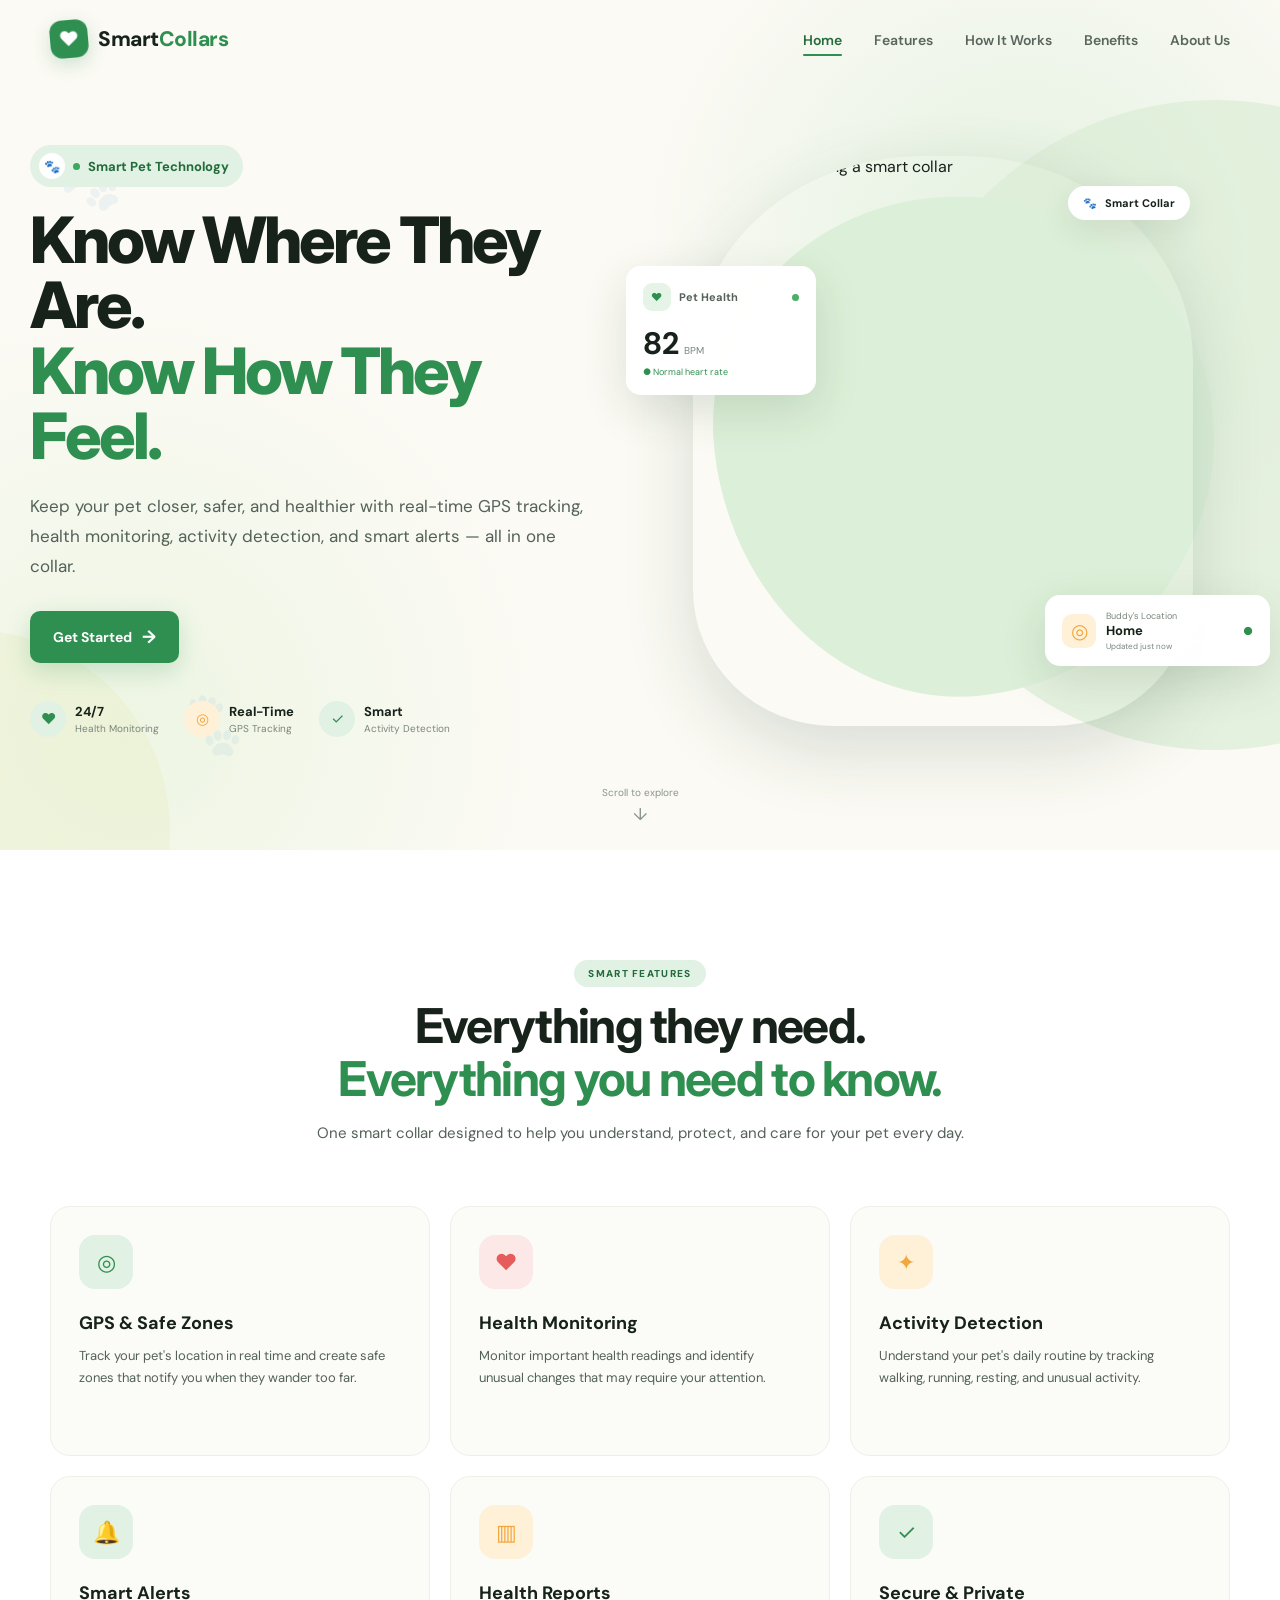
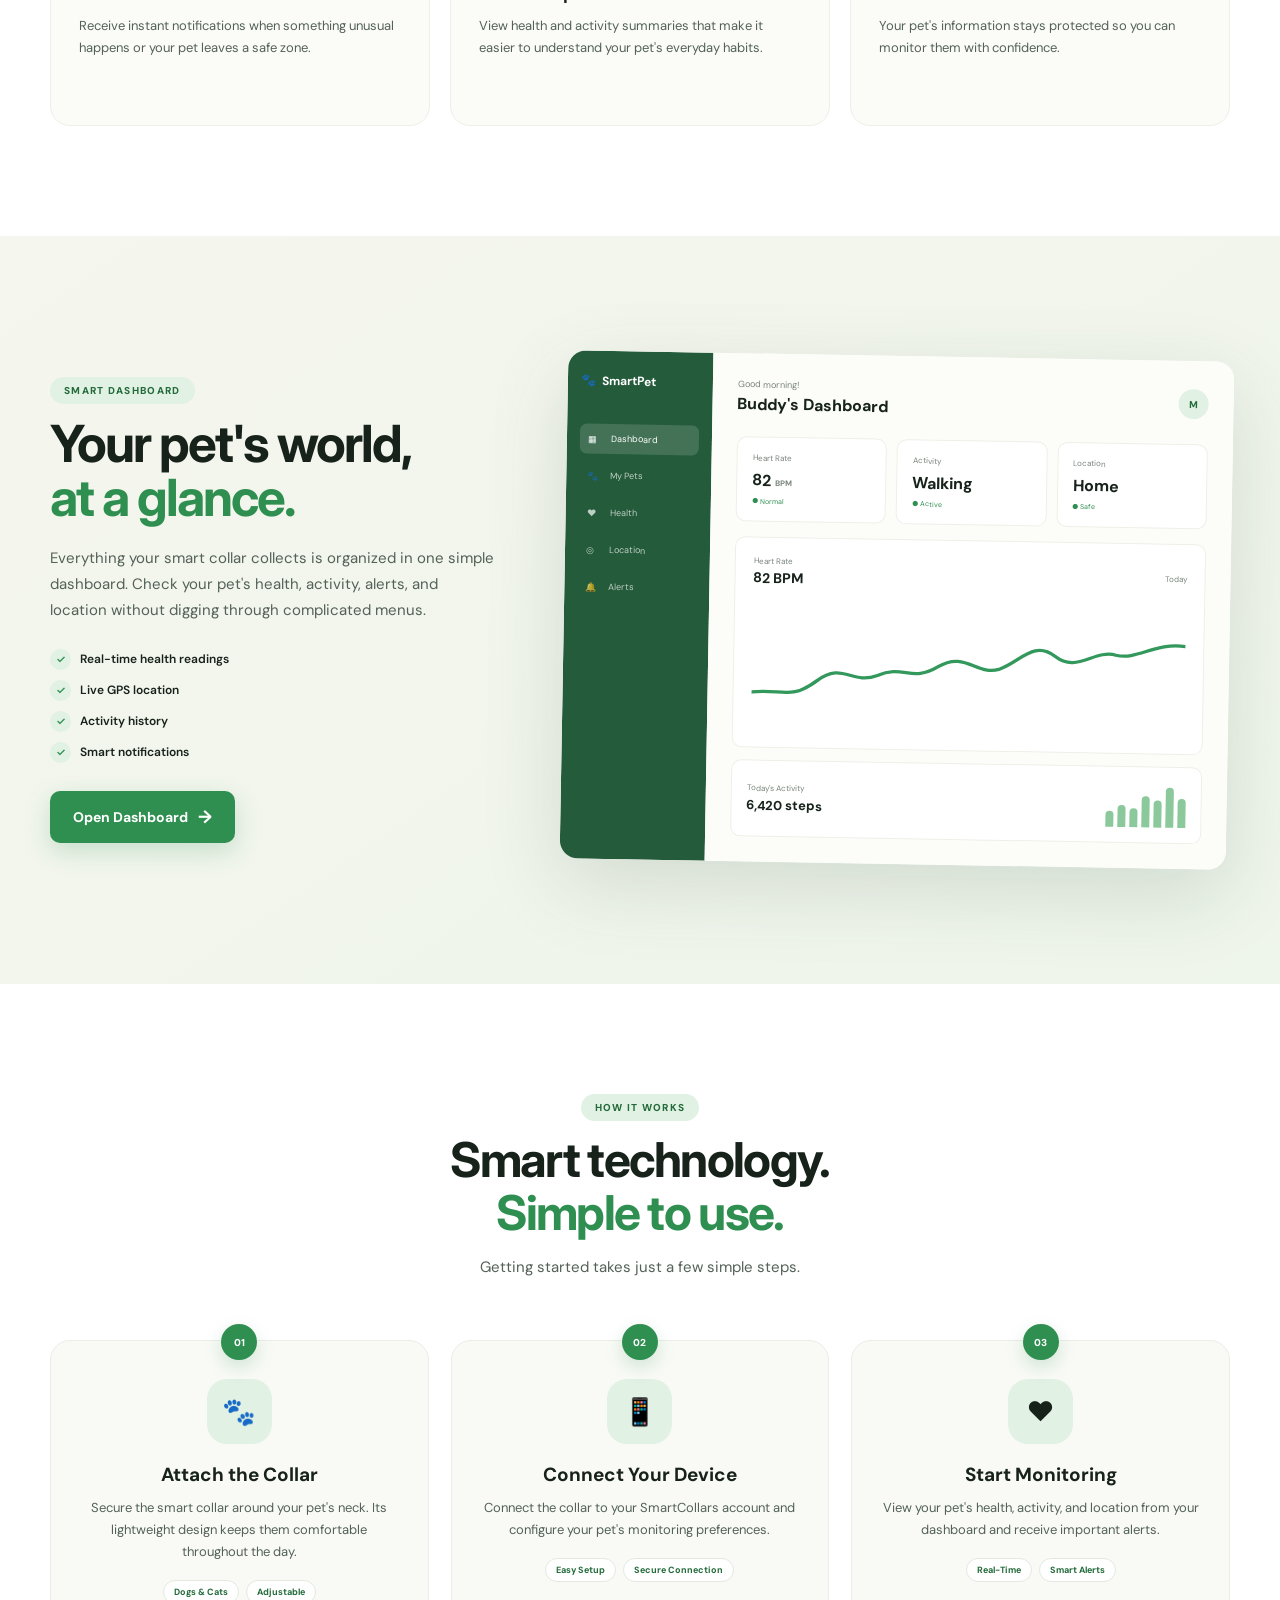
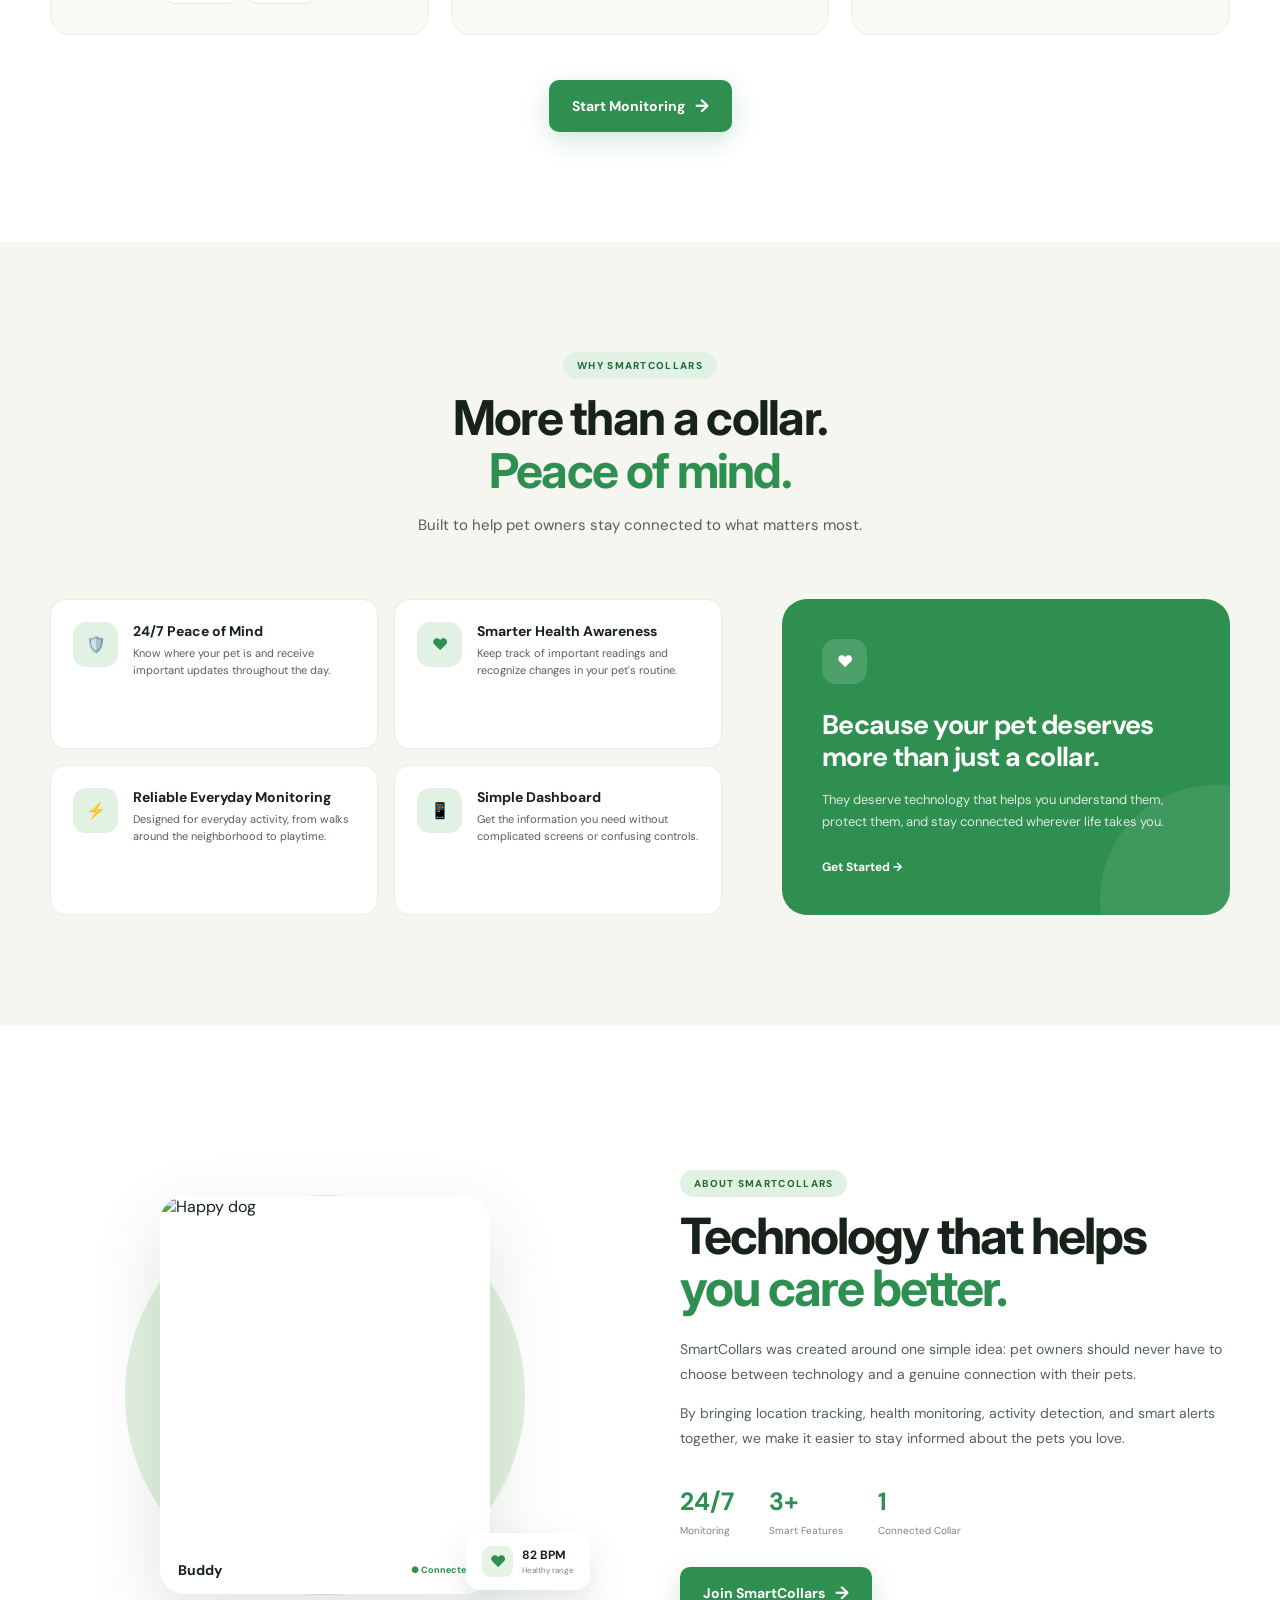
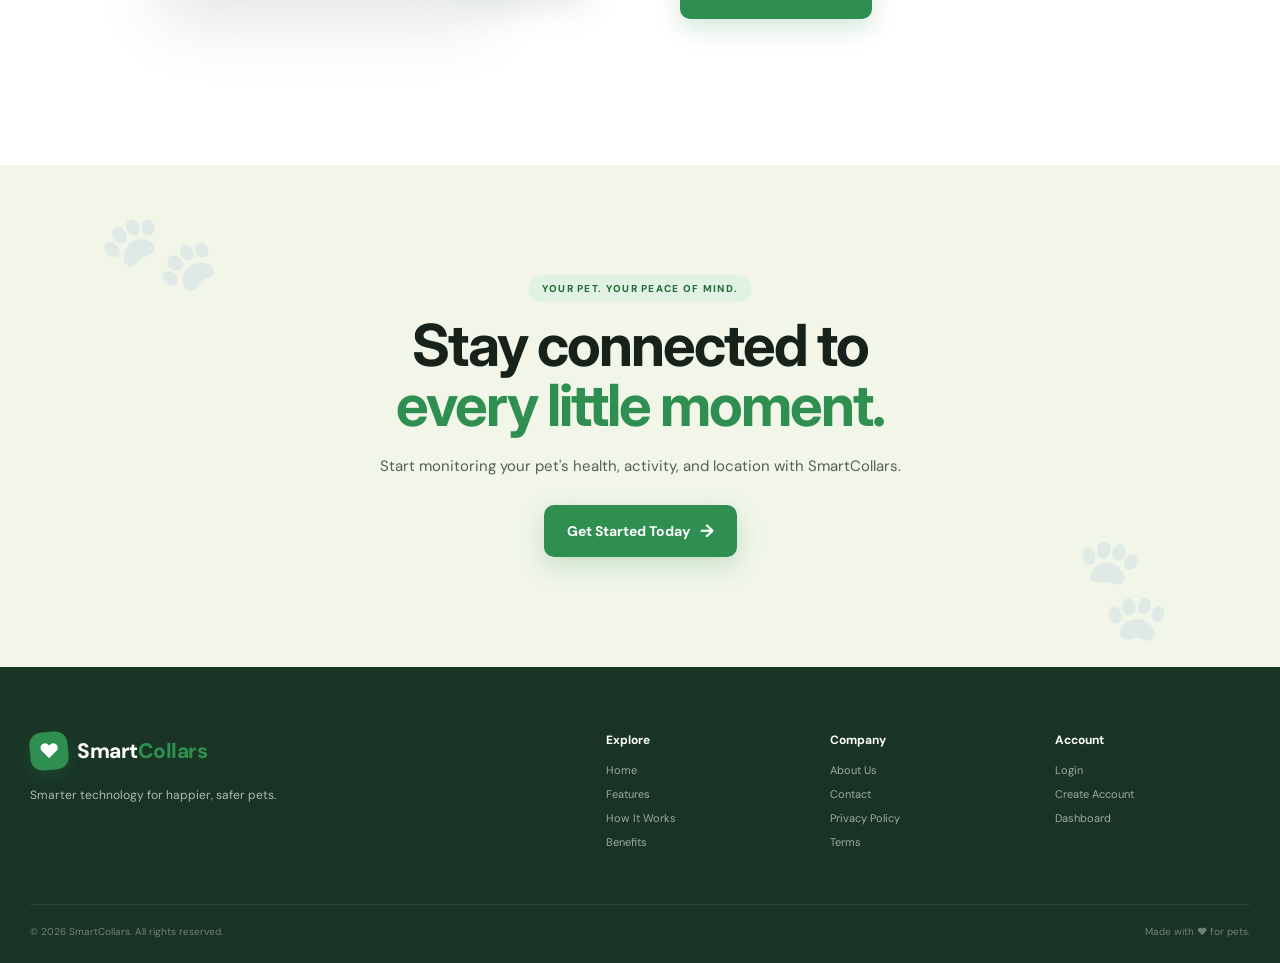
==== commit e83a662c: "commit" ====
--- a/index.html
+++ b/index.html
@@ -63,23 +63,14 @@
                     <a href="#about">About Us</a>
                 </li>
 
-                <li>
-                    <a href="pages/login.html" class="nav-btn">
-                        Login
-                    </a>
-                </li>
+                <!-- Login button removed -->
 
             </ul>
 
-            <button/login.html
-                class="hamburger"
-                id="hamburger"
-                aria-label="Toggle navigation">
-
+            <button class="hamburger" id="hamburger" aria-label="Toggle navigation">
                 <span></span>
                 <span></span>
                 <span></span>
-
             </button>
 
         </div>
@@ -140,7 +131,8 @@
 
                 <div class="hero-buttons">
 
-                    <a href="login.html" class="btn-primary">
+                    <!-- ✅ Only Get Started remains -->
+                    <a href="pages/login.html" class="btn-primary cta-login">
 
                         Get Started
 
@@ -148,11 +140,7 @@
 
                     </a>
 
-                    <a href="#features" class="btn-secondary">
-
-                        Explore Features
-
-                    </a>
+                    <!-- ✅ REMOVED: Explore Features button -->
 
                 </div>
 
@@ -359,10 +347,6 @@
                         wander too far.
                     </p>
 
-                    <span class="feature-link">
-                        Real-time tracking →
-                    </span>
-
                 </article>
 
 
@@ -381,10 +365,6 @@
                         unusual changes that may require your attention.
                     </p>
 
-                    <span class="feature-link">
-                        Monitor health →
-                    </span>
-
                 </article>
 
 
@@ -403,10 +383,6 @@
                         walking, running, resting, and unusual activity.
                     </p>
 
-                    <span class="feature-link">
-                        Track activity →
-                    </span>
-
                 </article>
 
 
@@ -425,10 +401,6 @@
                         unusual happens or your pet leaves a safe zone.
                     </p>
 
-                    <span class="feature-link">
-                        Stay informed →
-                    </span>
-
                 </article>
 
 
@@ -447,10 +419,6 @@
                         easier to understand your pet's everyday habits.
                     </p>
 
-                    <span class="feature-link">
-                        View insights →
-                    </span>
-
                 </article>
 
 
@@ -468,10 +436,6 @@
                         Your pet's information stays protected so you
                         can monitor them with confidence.
                     </p>
-
-                    <span class="feature-link">
-                        Your data matters →
-                    </span>
 
                 </article>
 
@@ -538,7 +502,7 @@
                     </div>
 
 
-                    <a href="login.html" class="btn-primary">
+                    <a href="pages/login.html" class="btn-primary cta-login">
 
                         Open Dashboard
 
@@ -866,7 +830,7 @@
 
             <div class="how-cta">
 
-                <a href="login.html" class="btn-primary">
+                <a href="pages/login.html" class="btn-primary cta-login">
 
                     Start Monitoring
 
@@ -1016,7 +980,7 @@
                         connected wherever life takes you.
                     </p>
 
-                    <a href="login.html">
+                    <a href="pages/login.html" class="cta-login">
                         Get Started →
                     </a>
 
@@ -1130,7 +1094,7 @@
                     </div>
 
 
-                    <a href="login.html" class="btn-primary">
+                    <a href="pages/login.html" class="btn-primary cta-login">
 
                         Join SmartCollars
 
@@ -1173,7 +1137,7 @@
                 and location with SmartCollars.
             </p>
 
-            <a href="login.html" class="btn-primary">
+            <a href="pages/login.html" class="btn-primary cta-login">
 
                 Get Started Today
 
@@ -1248,9 +1212,9 @@
 
                     <h4>Account</h4>
 
-                    <a href="login.html">Login</a>
-                    <a href="login.html">Create Account</a>
-                    <a href="login.html">Dashboard</a>
+                    <a href="pages/login.html">Login</a>
+                    <a href="pages/login.html">Create Account</a>
+                    <a href="pages/login.html">Dashboard</a>
 
                 </div>
 
@@ -1280,7 +1244,6 @@
     ====================================================== -->
 
     <script>
-
         /* ================================================
            MOBILE MENU
         ================================================= */
@@ -1289,22 +1252,15 @@
         const navLinks = document.getElementById("navLinks");
 
         hamburger.addEventListener("click", function () {
-
             hamburger.classList.toggle("active");
             navLinks.classList.toggle("active");
-
         });
 
-
         document.querySelectorAll(".nav-links a").forEach(link => {
-
             link.addEventListener("click", function () {
-
                 hamburger.classList.remove("active");
                 navLinks.classList.remove("active");
-
             });
-
         });
 
 
@@ -1315,47 +1271,32 @@
         const navbar = document.getElementById("navbar");
 
         window.addEventListener("scroll", function () {
-
             if (window.scrollY > 40) {
-
                 navbar.classList.add("scrolled");
-
             } else {
-
                 navbar.classList.remove("scrolled");
-
             }
-
         });
 
 
         /* ================================================
-           SMOOTH SCROLL
+           SMOOTH SCROLL FOR # LINKS
         ================================================= */
 
         document.querySelectorAll('a[href^="#"]').forEach(anchor => {
-
             anchor.addEventListener("click", function (e) {
-
                 const targetId = this.getAttribute("href");
-
                 if (targetId === "#") return;
 
                 const target = document.querySelector(targetId);
-
                 if (target) {
-
                     e.preventDefault();
-
                     target.scrollIntoView({
                         behavior: "smooth",
                         block: "start"
                     });
-
                 }
-
             });
-
         });
 
 
@@ -1364,37 +1305,25 @@
         ================================================= */
 
         const observer = new IntersectionObserver(
-
             (entries) => {
-
                 entries.forEach(entry => {
-
                     if (entry.isIntersecting) {
-
                         entry.target.classList.add("visible");
-
                     }
-
                 });
-
             },
-
             {
                 threshold: 0.12,
                 rootMargin: "0px 0px -40px 0px"
             }
-
         );
-
 
         document
             .querySelectorAll(
                 ".feature-card, .step-card, .benefit-item, .dashboard-preview, .about-pet-card"
             )
             .forEach(element => {
-
                 observer.observe(element);
-
             });
 
 
@@ -1406,38 +1335,55 @@
         const navItems = document.querySelectorAll(".nav-links a[href^='#']");
 
         window.addEventListener("scroll", () => {
-
             let currentSection = "";
-
             sections.forEach(section => {
-
                 const sectionTop = section.offsetTop - 160;
-
                 if (window.scrollY >= sectionTop) {
-
                     currentSection = section.getAttribute("id");
-
                 }
-
             });
 
-
             navItems.forEach(link => {
-
                 link.classList.remove("active");
-
-                if (
-                    link.getAttribute("href") === "#" + currentSection
-                ) {
-
+                if (link.getAttribute("href") === "#" + currentSection) {
                     link.classList.add("active");
-
                 }
-
             });
-
         });
 
+
+        /* ================================================
+           ===== ENSURE ALL CTA BUTTONS WORK =====
+        ================================================= */
+
+        document.addEventListener("DOMContentLoaded", function () {
+
+            const loginButtons = document.querySelectorAll(
+                '.btn-primary, .cta-login, .nav-btn[href*="login.html"], .footer-links a[href*="login.html"]'
+            );
+
+            loginButtons.forEach(btn => {
+                btn.addEventListener("click", function (e) {
+                    const href = this.getAttribute("href");
+                    if (!href || href === "#" || href.startsWith("#")) return;
+
+                    if (!href.includes("login.html")) {
+                        e.preventDefault();
+                        window.location.href = "pages/login.html";
+                    }
+                });
+            });
+
+            document.querySelectorAll('.btn-primary, .cta-login').forEach(btn => {
+                if (!btn.getAttribute("href") || btn.getAttribute("href") === "#") {
+                    btn.addEventListener("click", function (e) {
+                        e.preventDefault();
+                        window.location.href = "pages/login.html";
+                    });
+                }
+            });
+
+        });
     </script>
 
 </body>
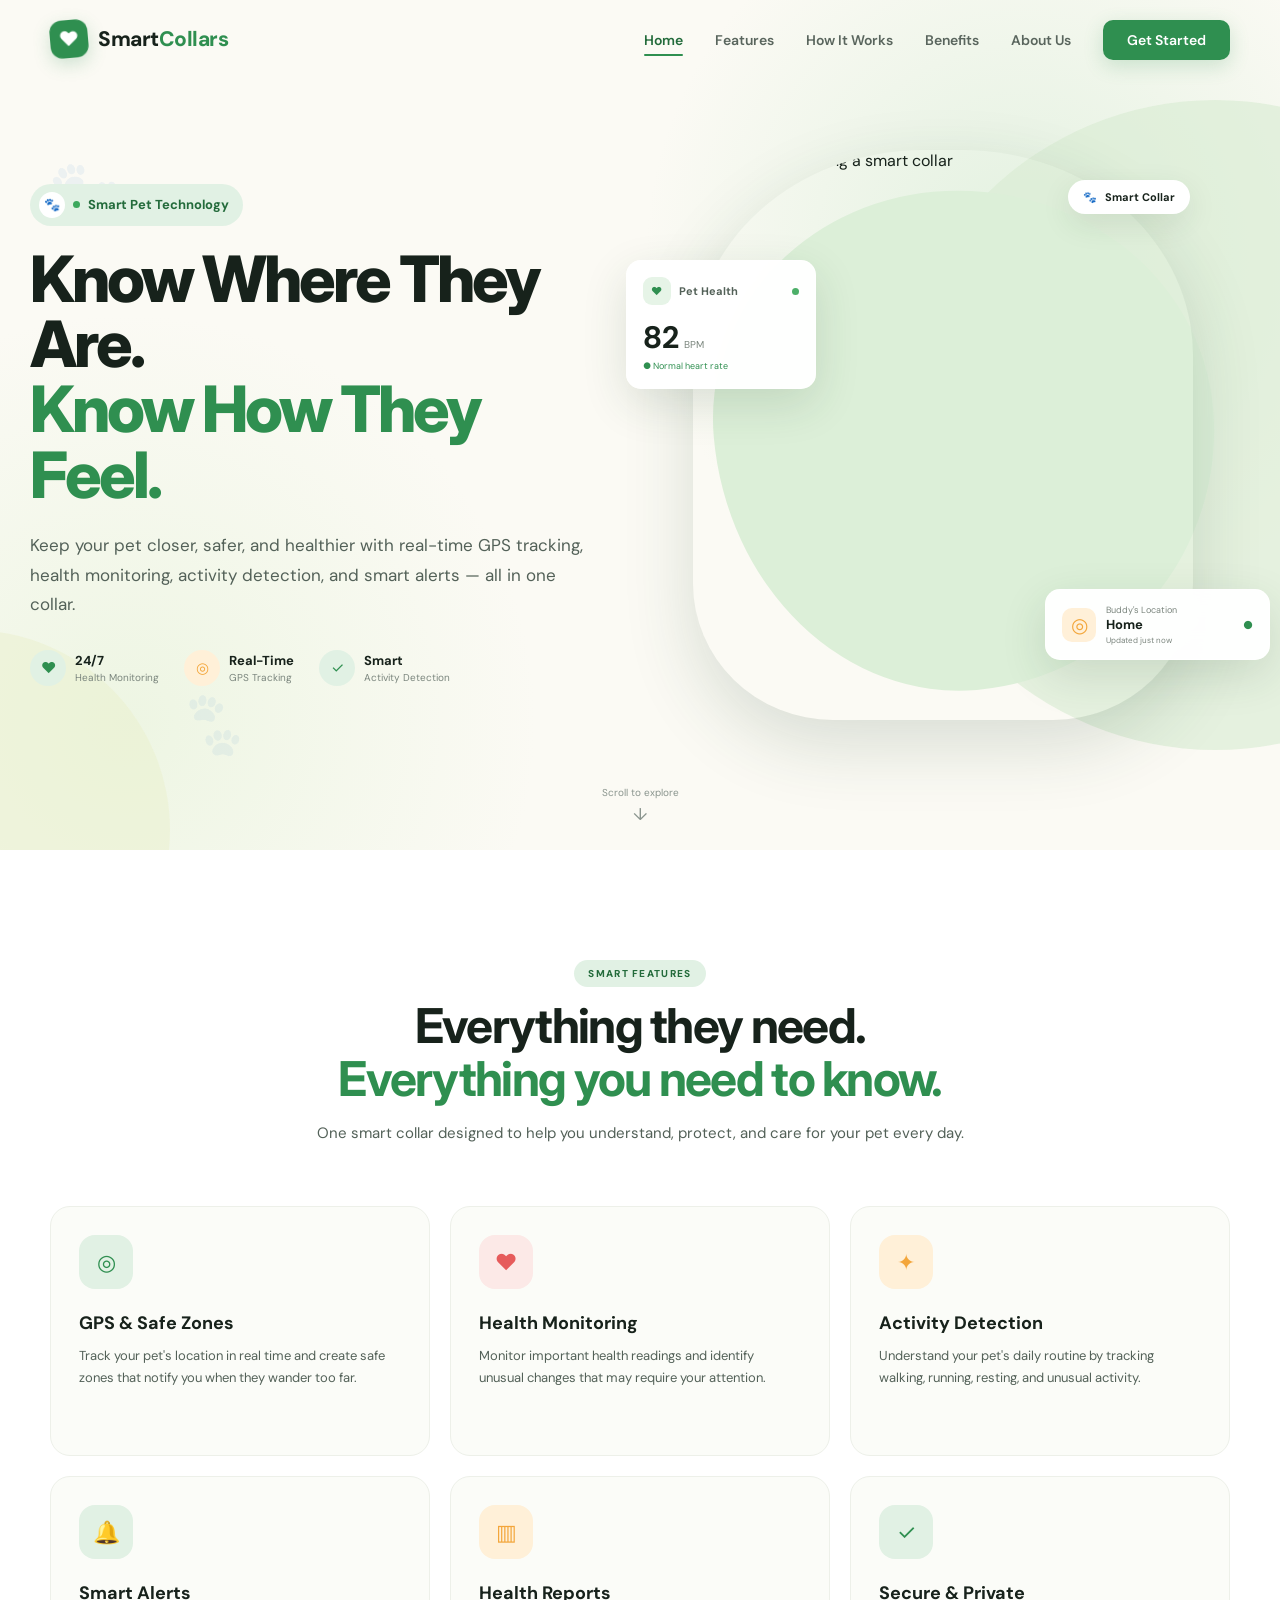
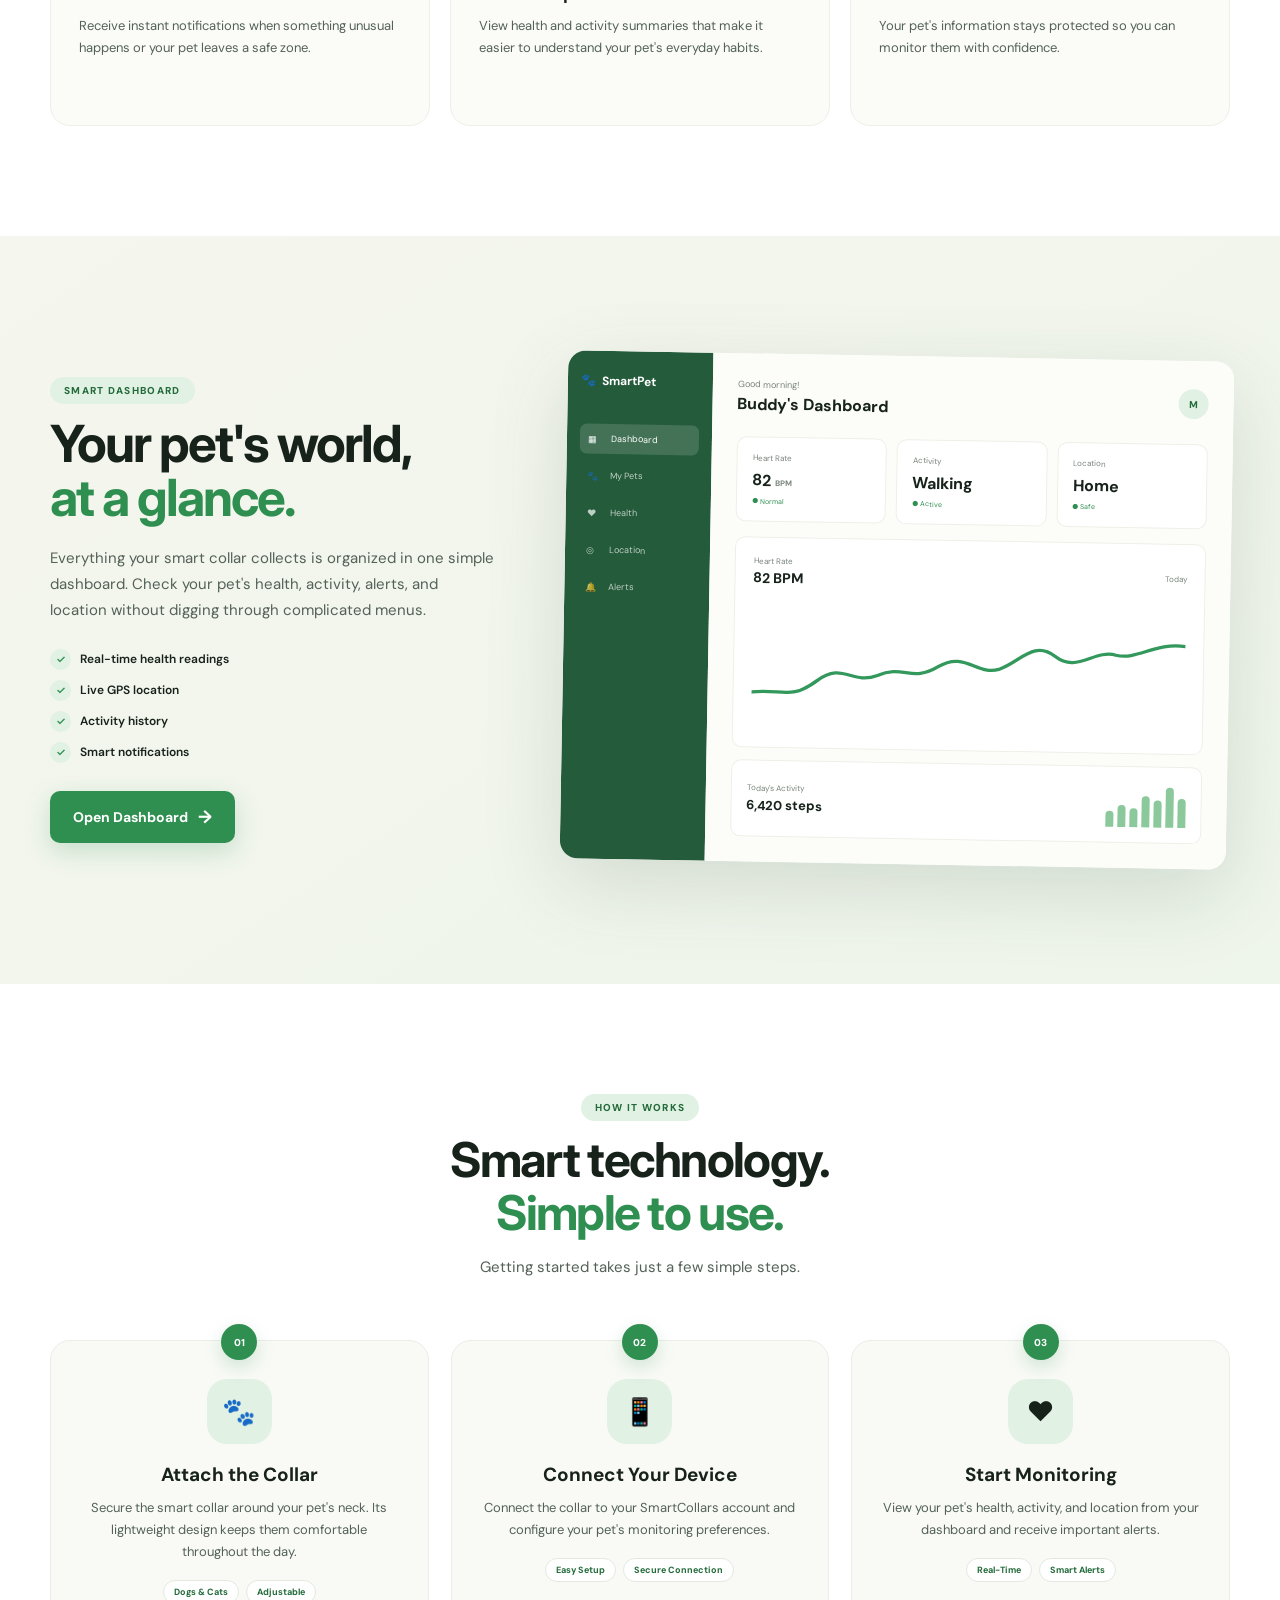
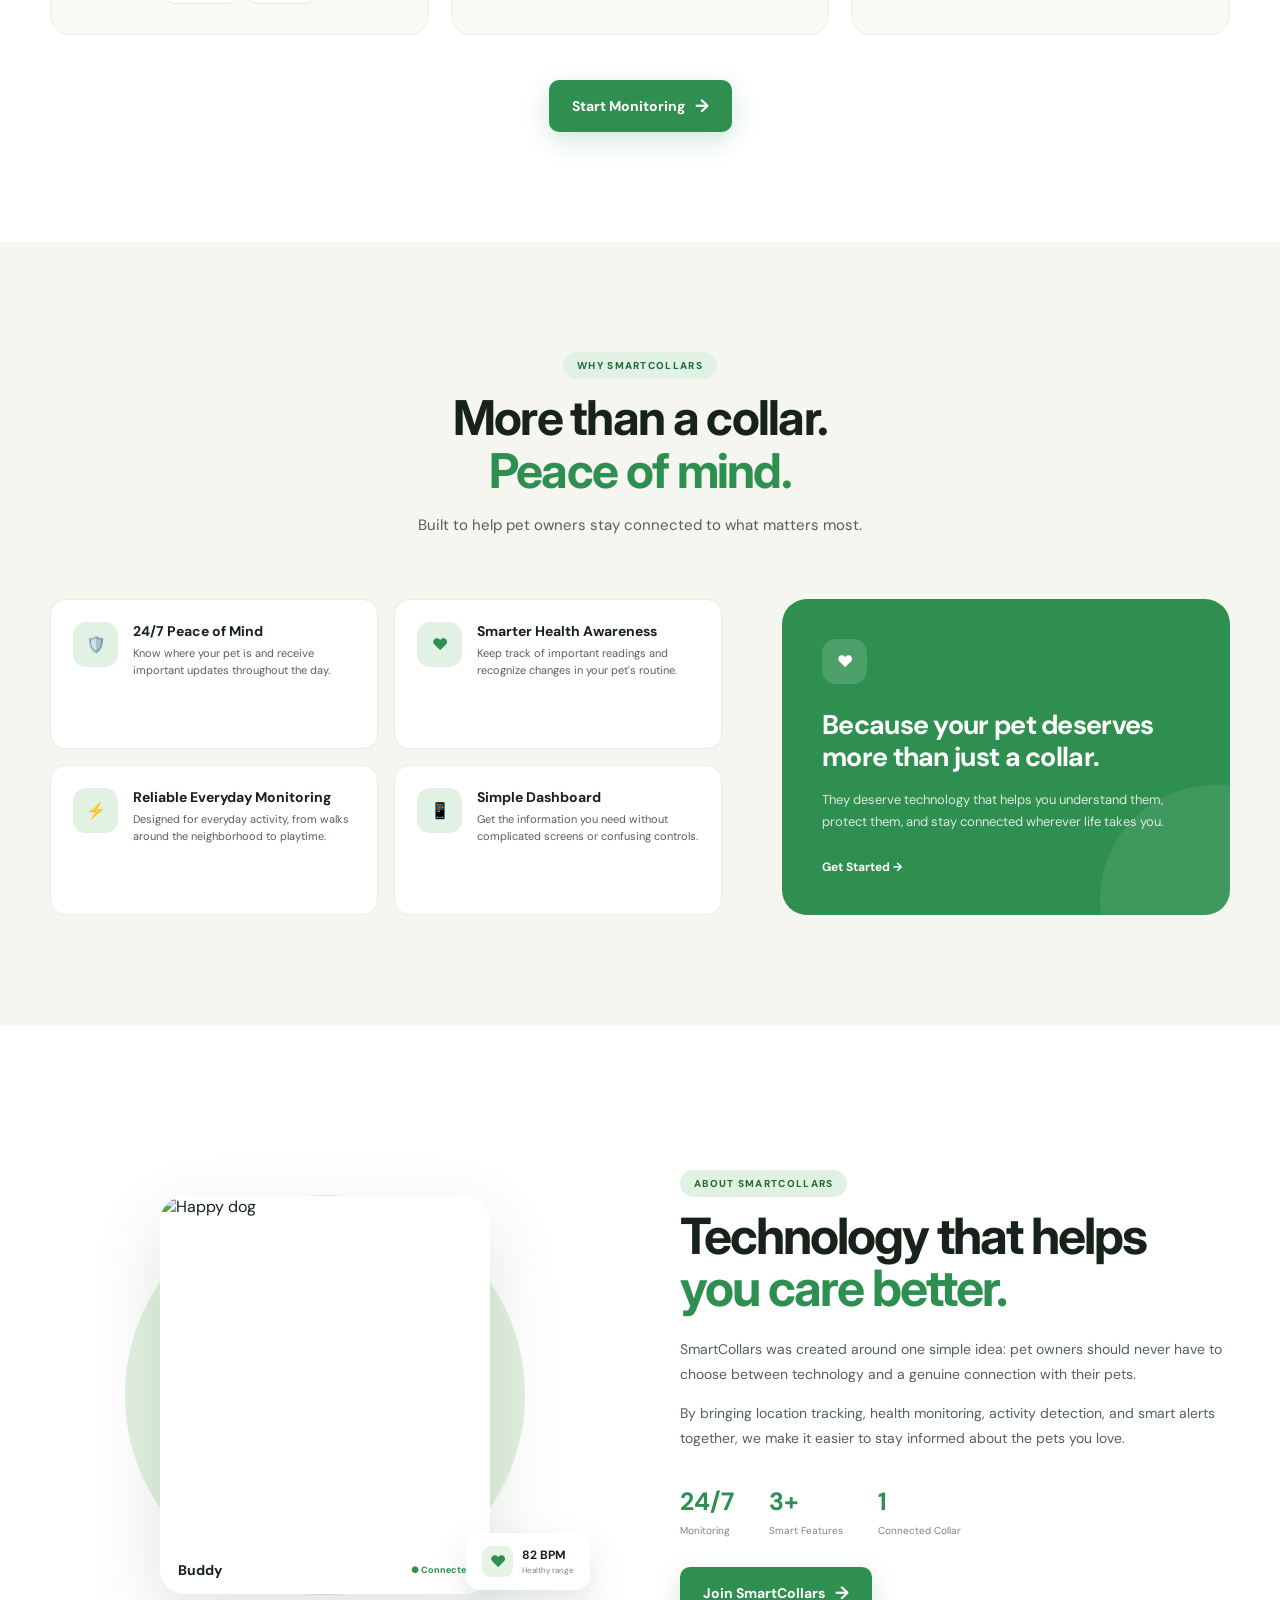
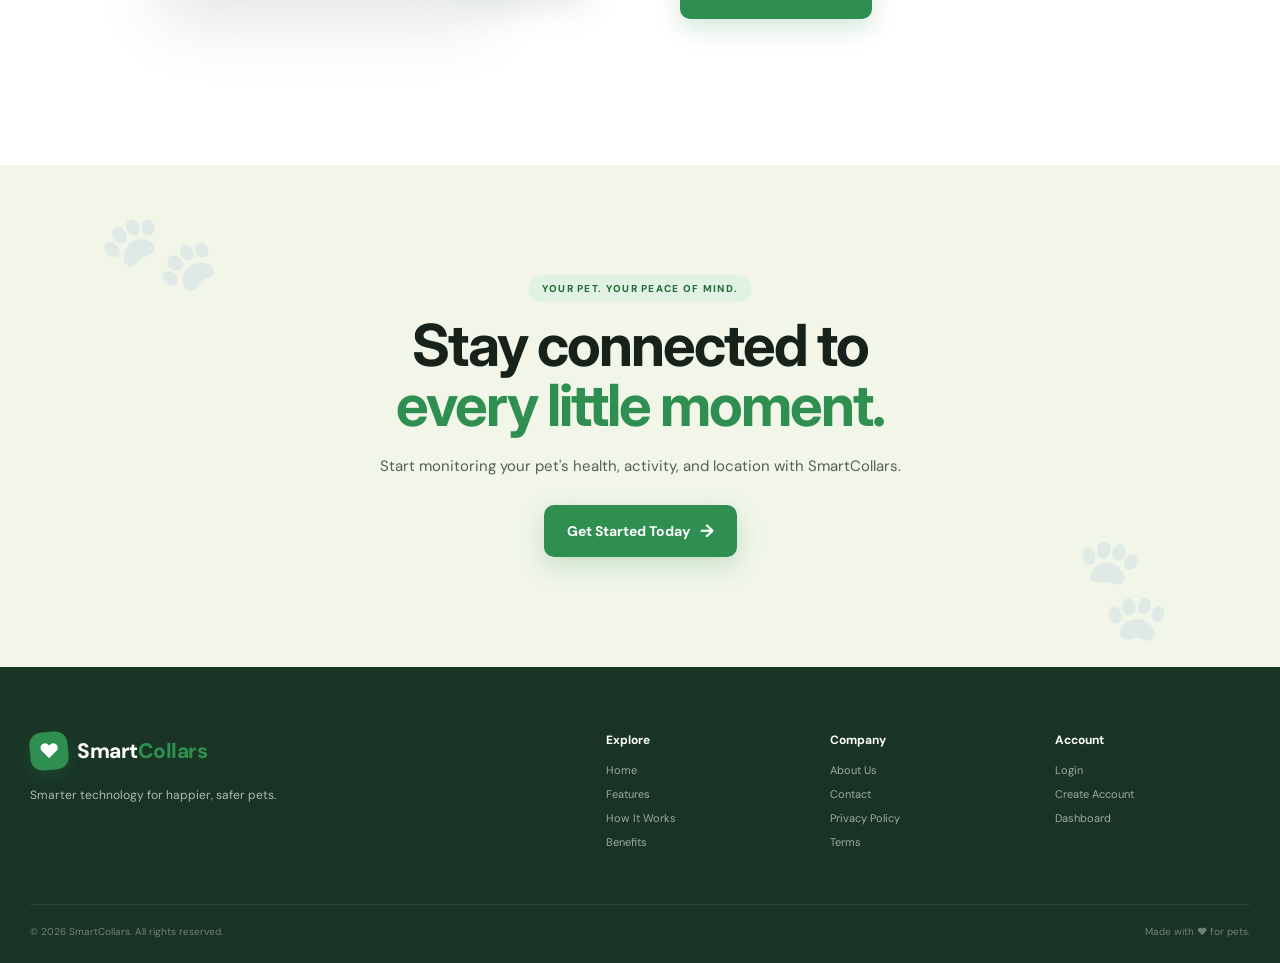
==== commit e1e11072: "changes sa web changes" ====
--- a/index.html
+++ b/index.html
@@ -63,7 +63,9 @@
                     <a href="#about">About Us</a>
                 </li>
 
-                <!-- Login button removed -->
+                <li>
+                    <a href="pages/login.html" class="nav-btn cta-login">Get Started</a>
+                </li>
 
             </ul>
 
@@ -127,22 +129,6 @@
                     detection, and smart alerts — all in one collar.
 
                 </p>
-
-
-                <div class="hero-buttons">
-
-                    <!-- ✅ Only Get Started remains -->
-                    <a href="pages/login.html" class="btn-primary cta-login">
-
-                        Get Started
-
-                        <span class="btn-arrow">→</span>
-
-                    </a>
-
-                    <!-- ✅ REMOVED: Explore Features button -->
-
-                </div>
 
 
                 <!-- Hero statistics -->
@@ -1388,4 +1374,4 @@
 
 </body>
 
-</html>+</html>
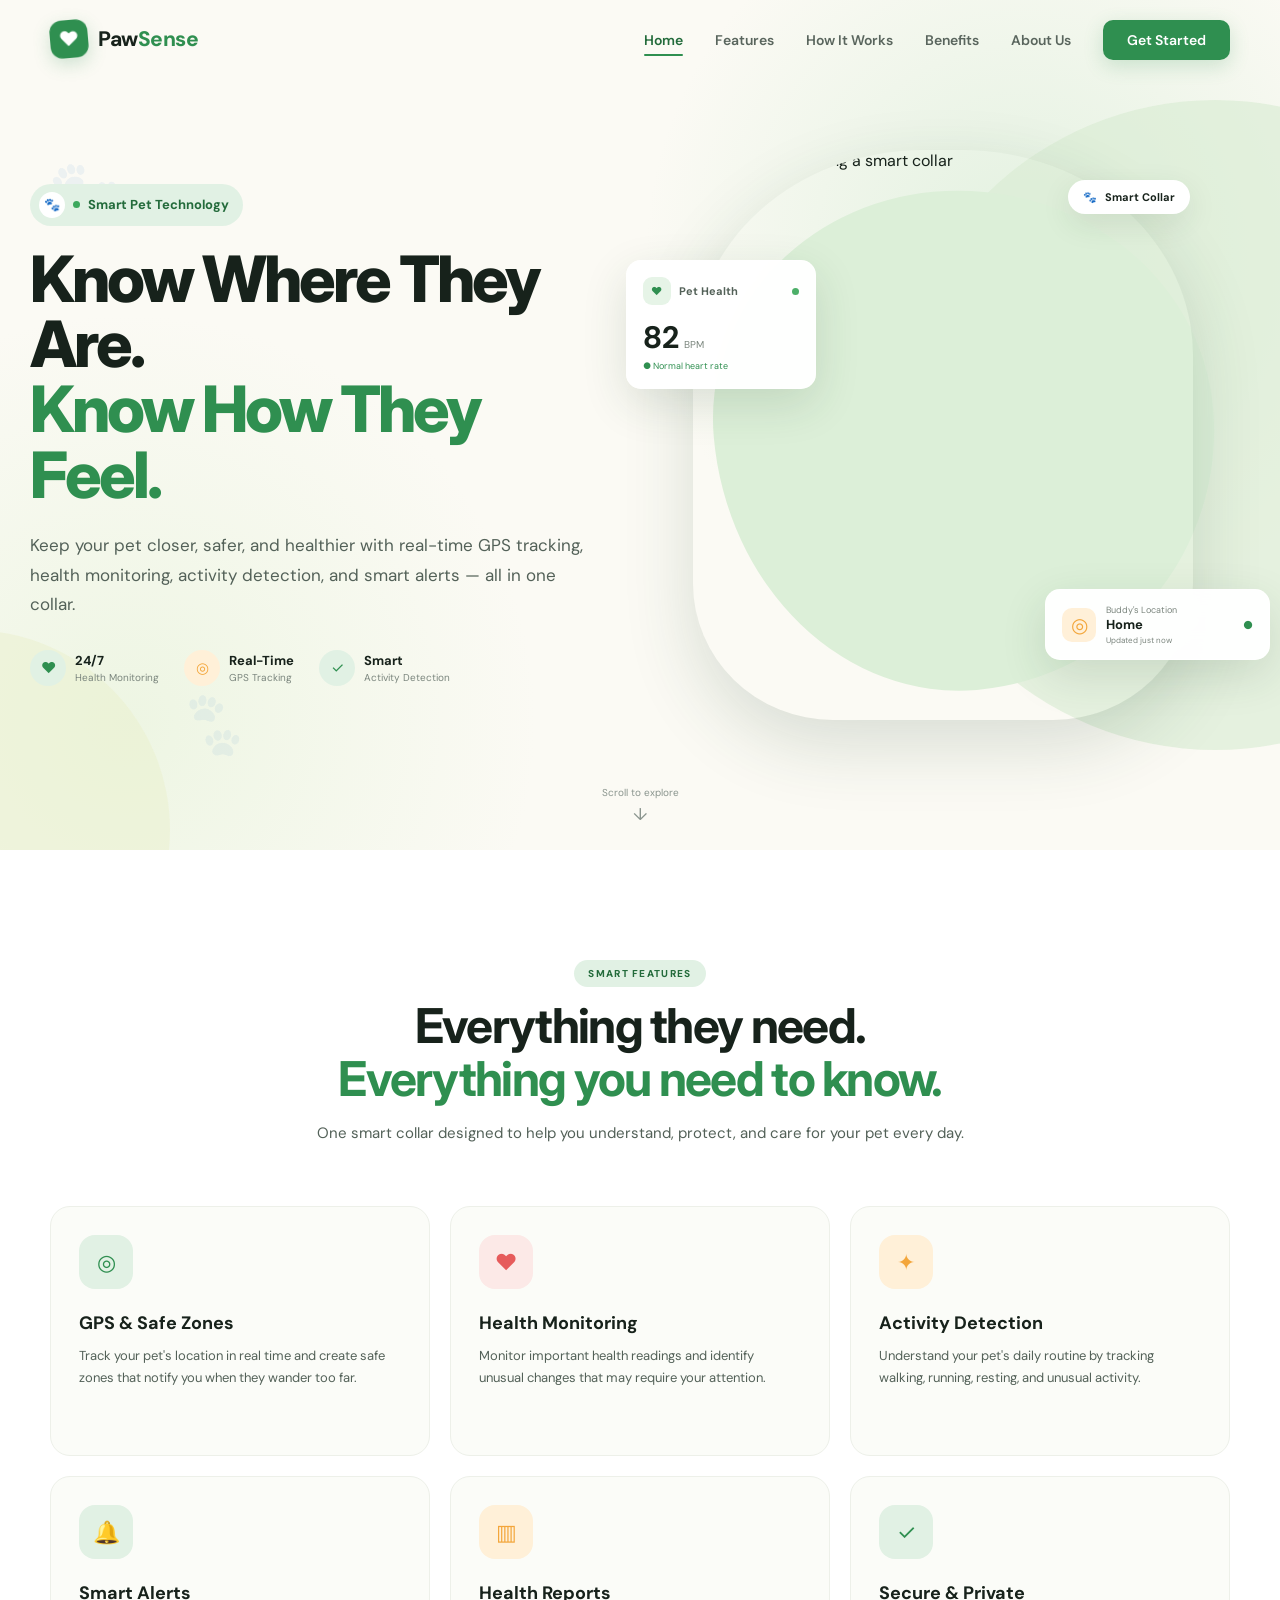
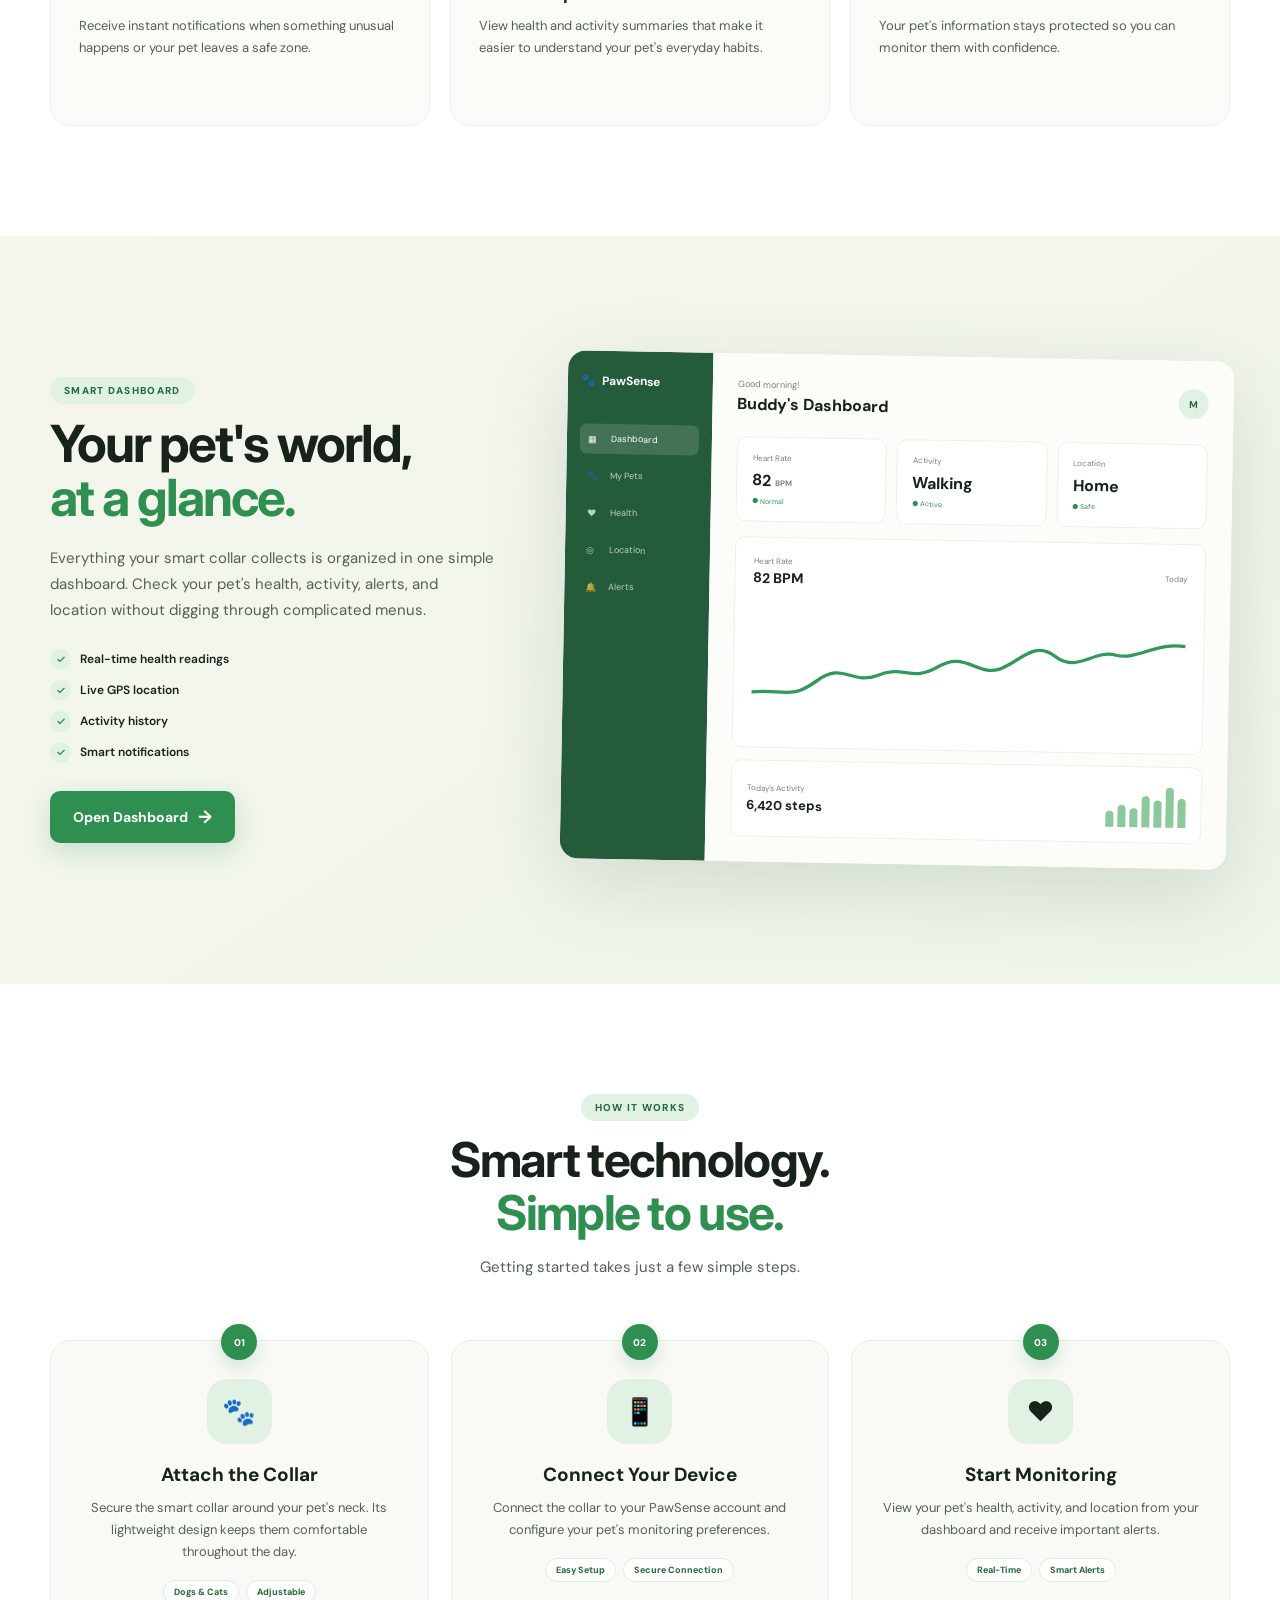
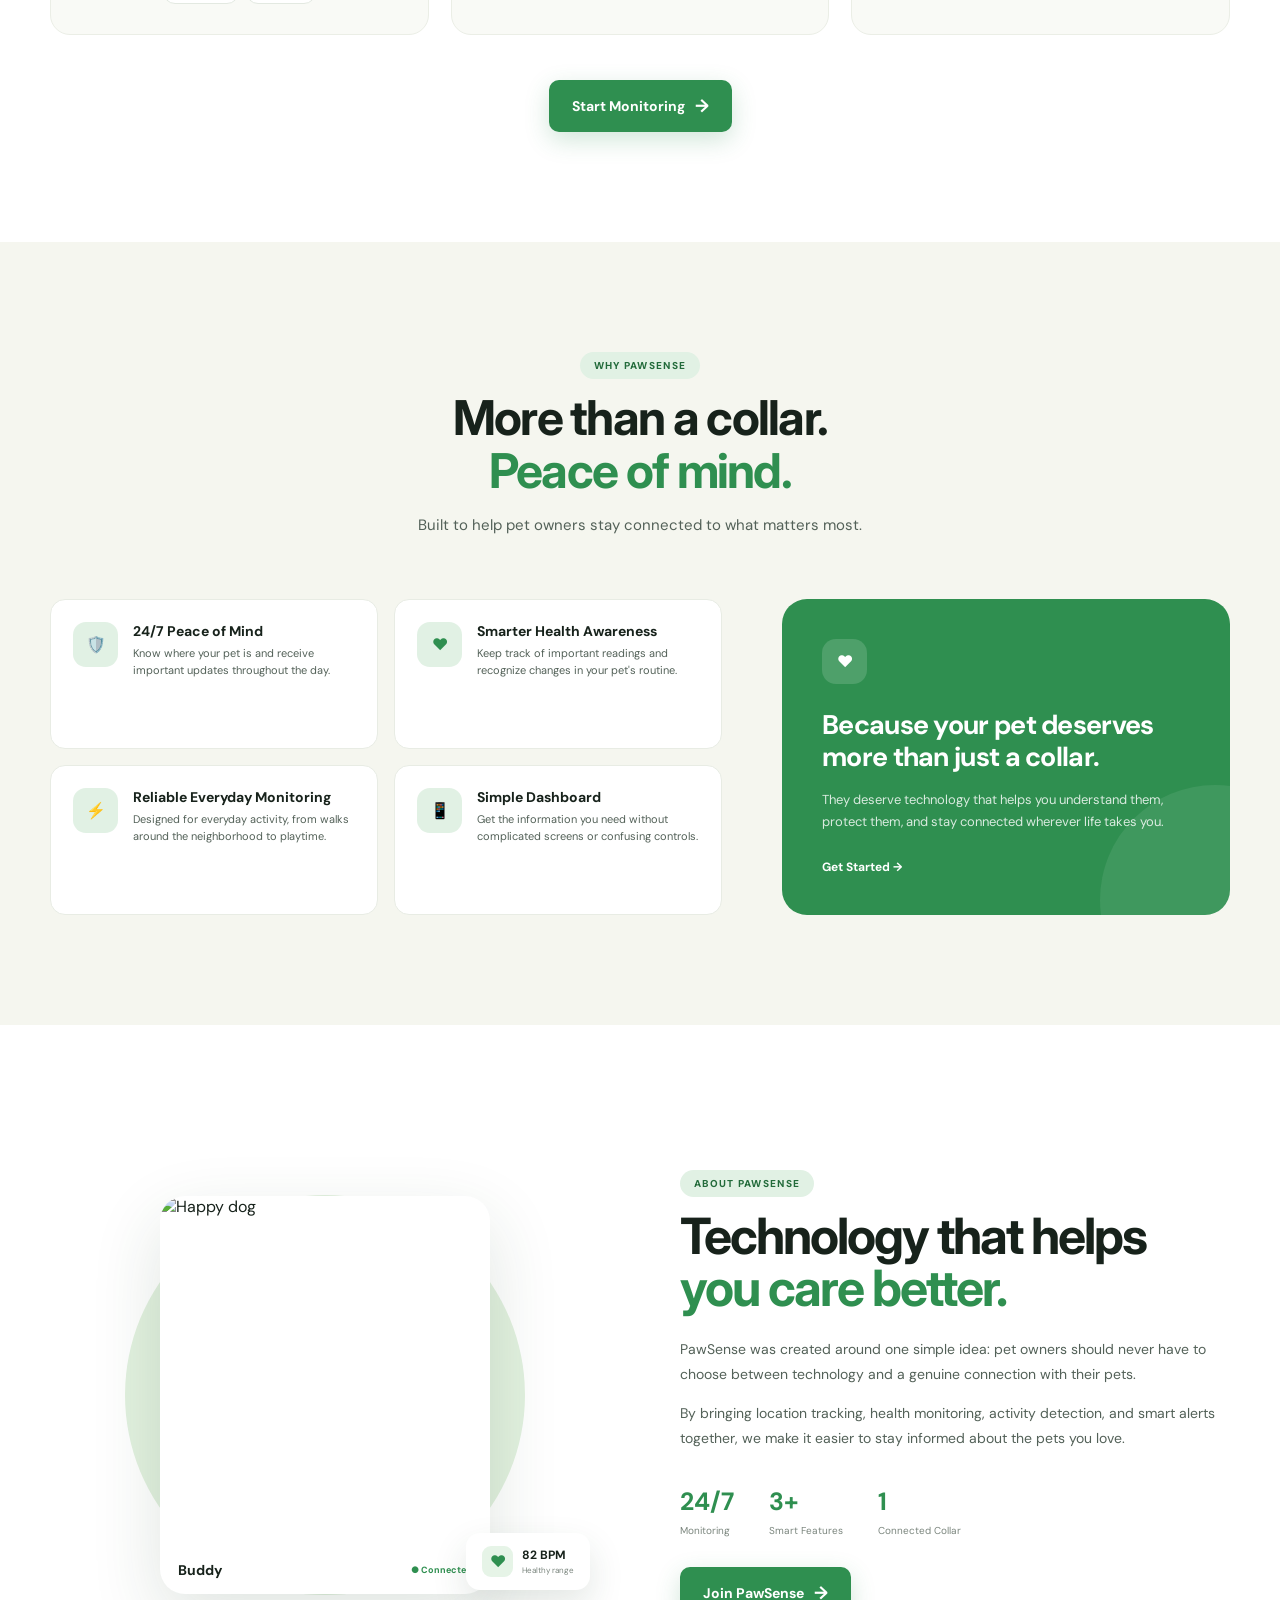
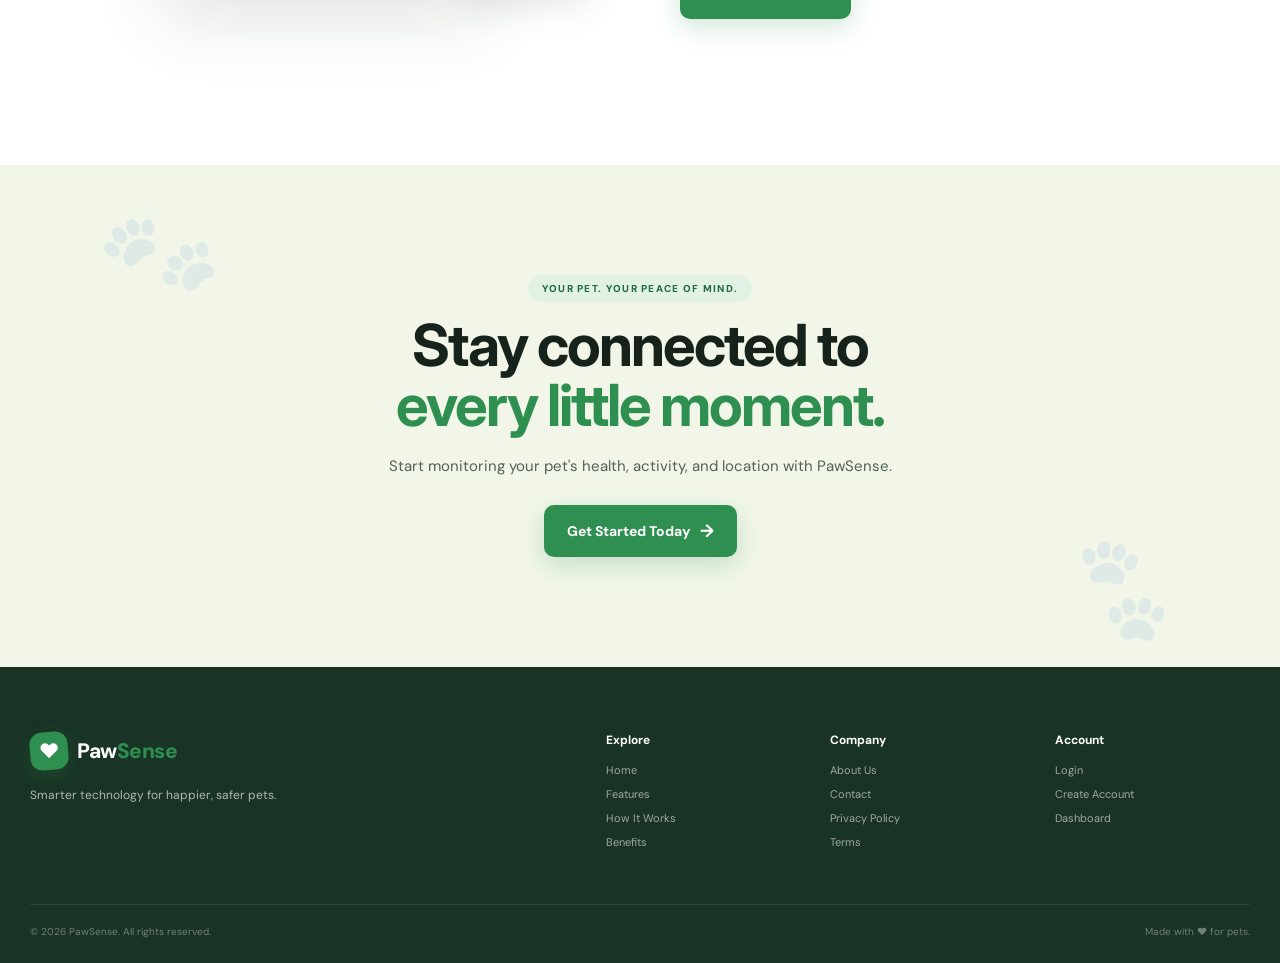
==== commit 8d678749: "push" ====
--- a/index.html
+++ b/index.html
@@ -5,7 +5,7 @@
     <meta charset="UTF-8">
     <meta name="viewport" content="width=device-width, initial-scale=1.0">
 
-    <title>SmartCollars | Smart Pet Monitoring</title>
+    <title>PawSense | Smart Pet Monitoring</title>
 
     <!-- Google Fonts -->
     <link rel="preconnect" href="https://fonts.googleapis.com">
@@ -36,7 +36,7 @@
                 </div>
 
                 <div class="logo-text">
-                    Smart<span>Collars</span>
+                    Paw<span>Sense</span>
                 </div>
 
             </a>
@@ -511,7 +511,7 @@
 
                             <div class="dashboard-brand">
                                 🐾
-                                <span>SmartPet</span>
+                                <span>PawSense</span>
                             </div>
 
                             <div class="dashboard-menu">
@@ -773,7 +773,7 @@
                     </h3>
 
                     <p>
-                        Connect the collar to your SmartCollars account
+                        Connect the collar to your PawSense account
                         and configure your pet's monitoring preferences.
                     </p>
 
@@ -843,7 +843,7 @@
             <div class="section-header">
 
                 <span class="section-badge">
-                    Why SmartCollars
+                    Why PawSense
                 </span>
 
                 <h2>
@@ -1037,7 +1037,7 @@
                 <div class="about-content">
 
                     <span class="section-badge">
-                        About SmartCollars
+                        About PawSense
                     </span>
 
                     <h2>
@@ -1046,7 +1046,7 @@
                     </h2>
 
                     <p>
-                        SmartCollars was created around one simple
+                        PawSense was created around one simple
                         idea: pet owners should never have to choose
                         between technology and a genuine connection
                         with their pets.
@@ -1082,7 +1082,7 @@
 
                     <a href="pages/login.html" class="btn-primary cta-login">
 
-                        Join SmartCollars
+                        Join PawSense
 
                         <span class="btn-arrow">→</span>
 
@@ -1120,7 +1120,7 @@
 
             <p>
                 Start monitoring your pet's health, activity,
-                and location with SmartCollars.
+                and location with PawSense.
             </p>
 
             <a href="pages/login.html" class="btn-primary cta-login">
@@ -1155,7 +1155,7 @@
                     </div>
 
                     <div class="logo-text">
-                        Smart<span>Collars</span>
+                        Paw<span>Sense</span>
                     </div>
 
                 </a>
@@ -1212,7 +1212,7 @@
         <div class="footer-bottom">
 
             <p>
-                © 2026 SmartCollars. All rights reserved.
+                © 2026 PawSense. All rights reserved.
             </p>
 
             <span>
@@ -1308,7 +1308,7 @@
             .querySelectorAll(
                 ".feature-card, .step-card, .benefit-item, .dashboard-preview, .about-pet-card"
             )
-            .forEach(element => {
+            .forEach(element => {   
                 observer.observe(element);
             });
 
--- a/css/landing.css
+++ b/css/landing.css
@@ -1,5 +1,5 @@
 /* =====================================================
-   SMART COLLARS
+   PAWSENSE
    PREMIUM PET-TECH LANDING PAGE
 ===================================================== */
 
@@ -3479,4 +3479,4 @@
 
     }
 
-}+}
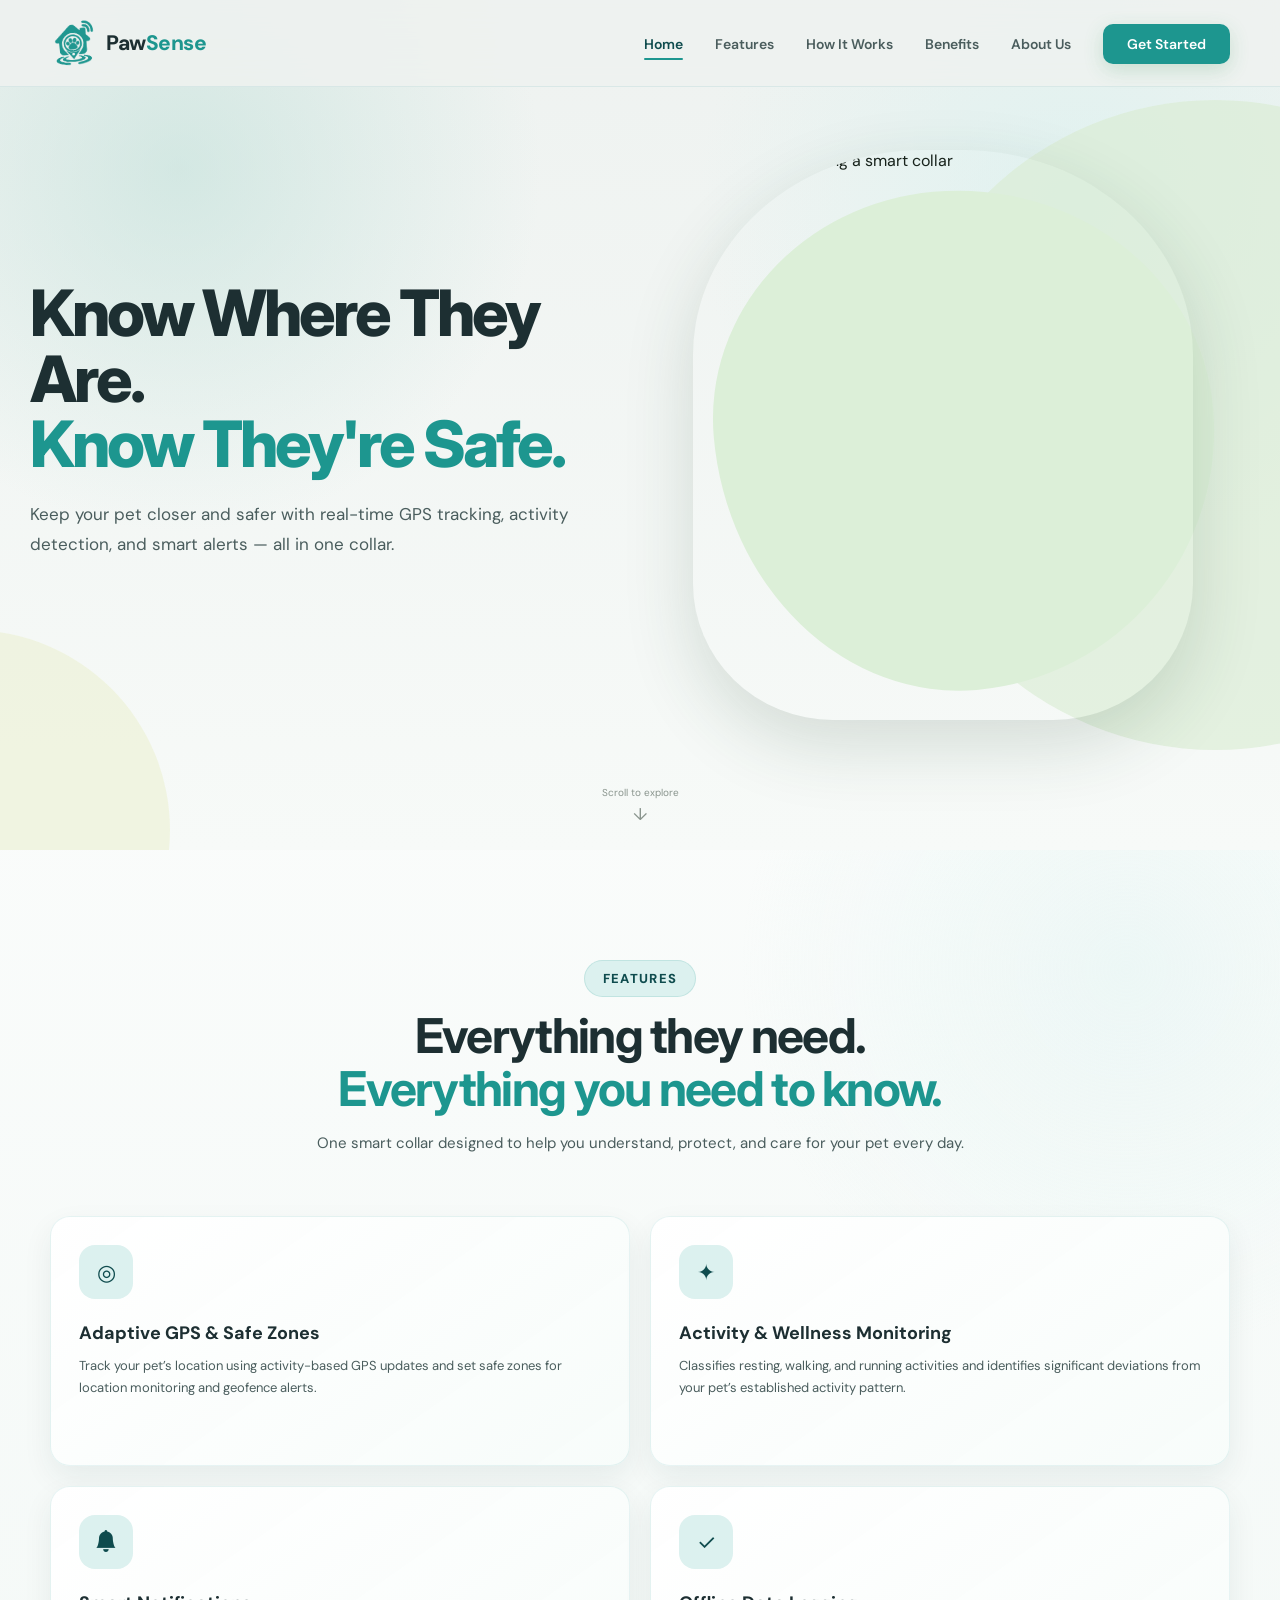
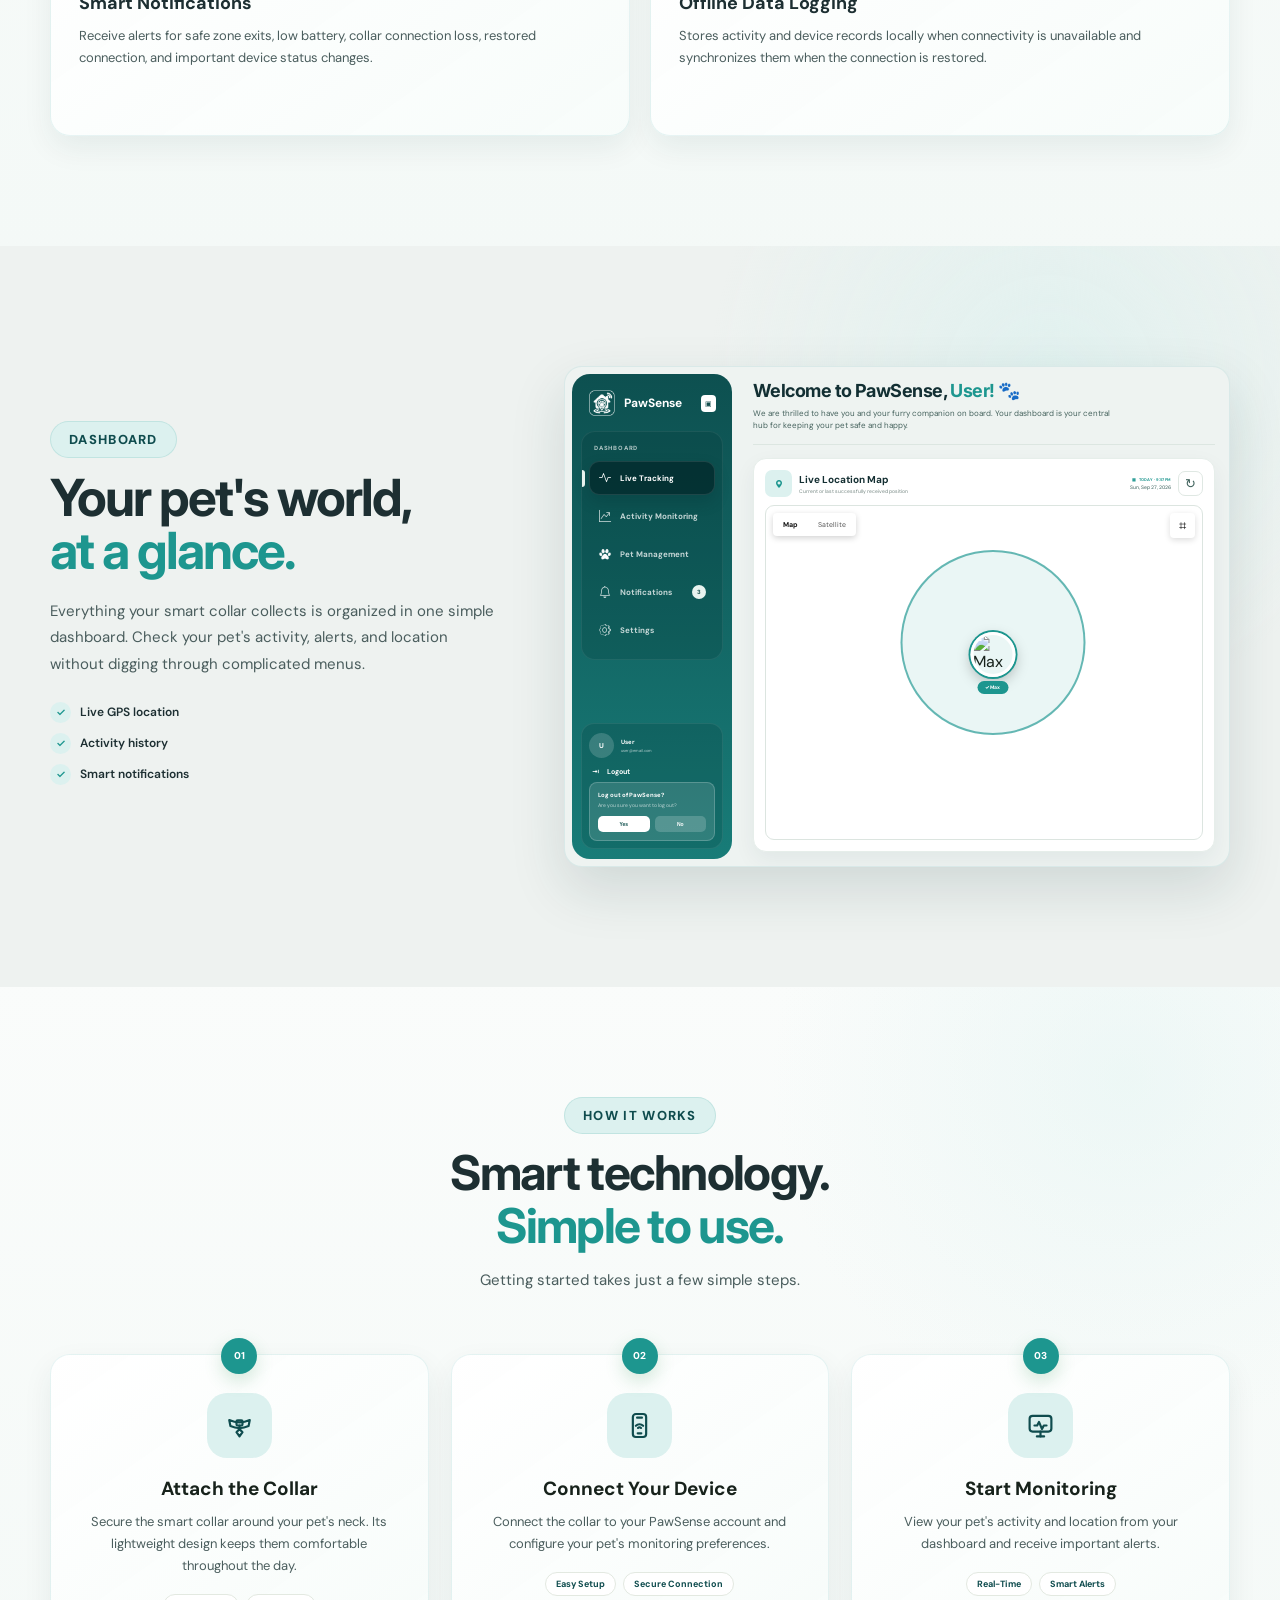
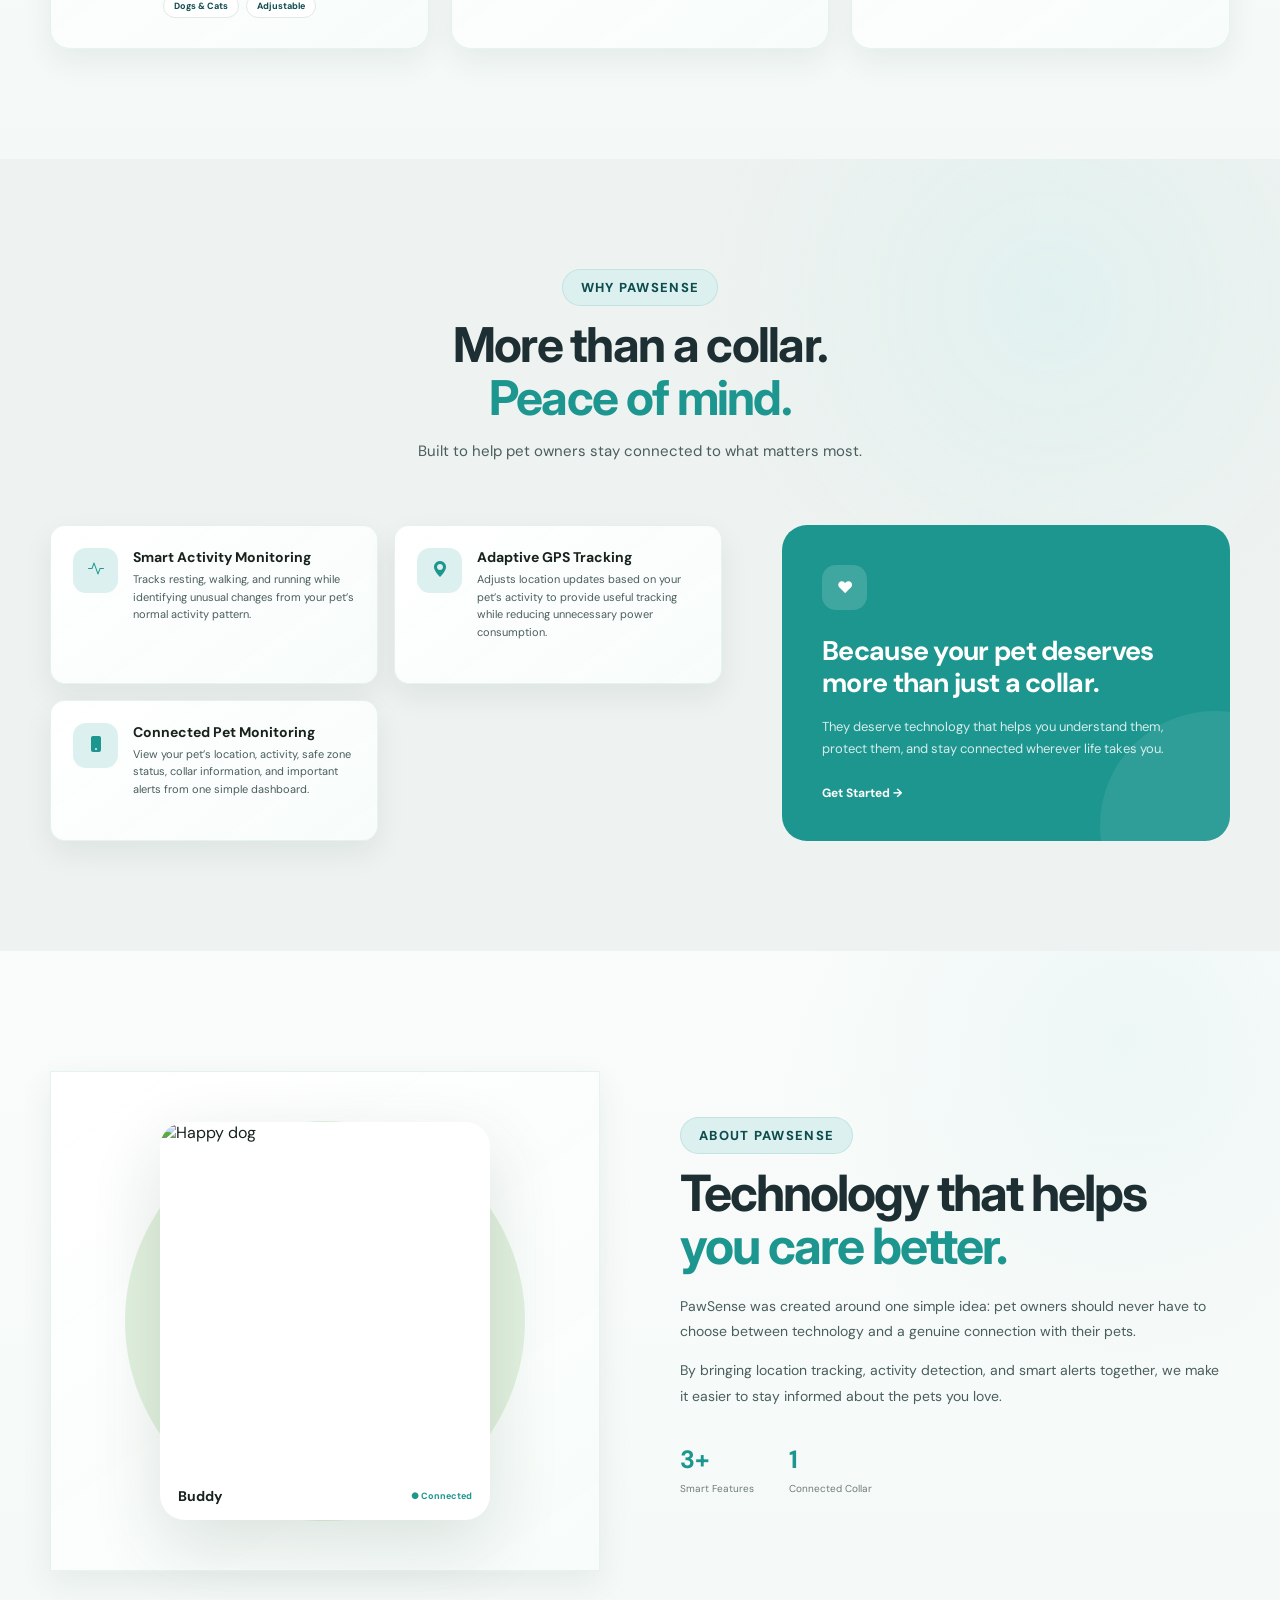
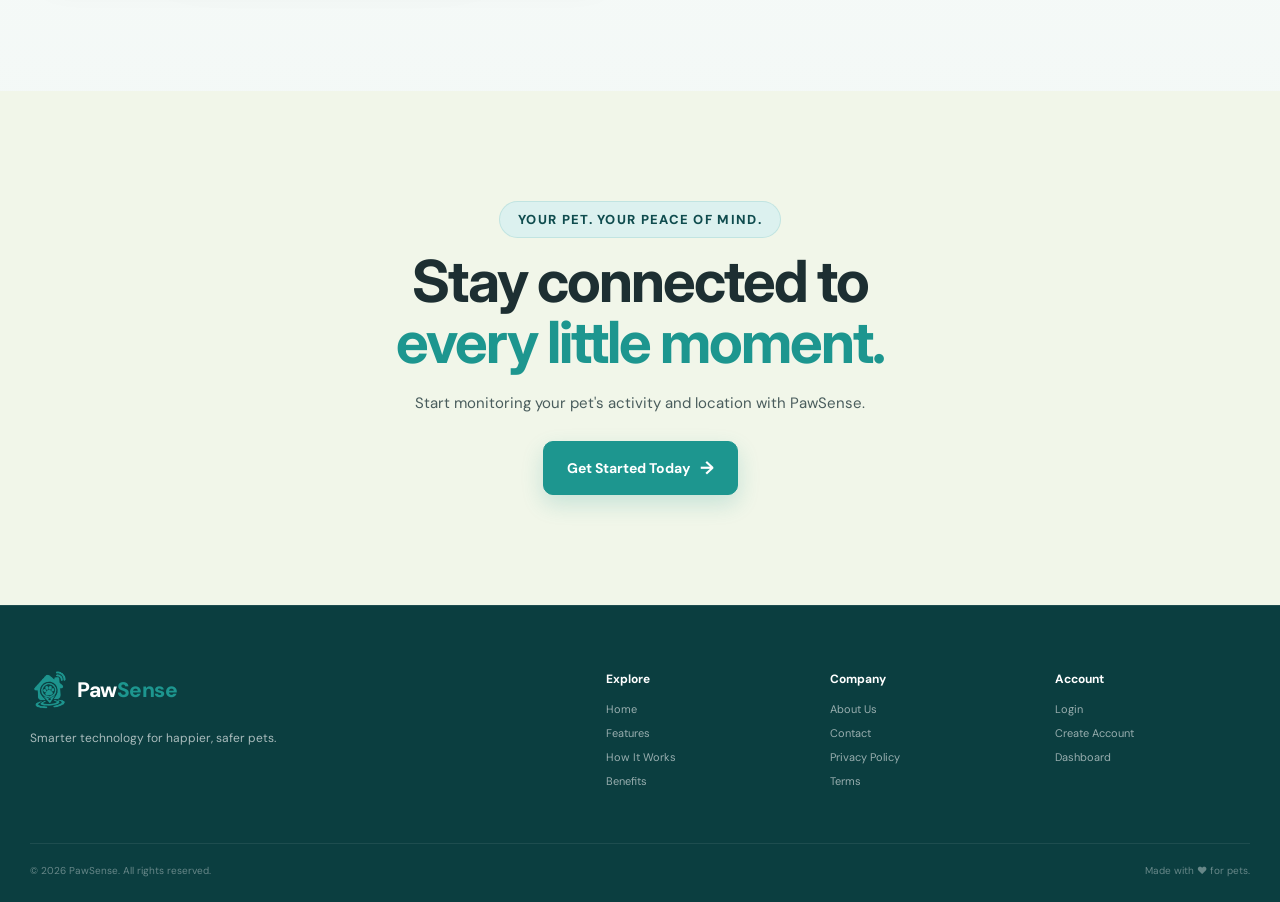
==== commit bd6ecc11: "XD push" ====
--- a/index.html
+++ b/index.html
@@ -14,6 +14,7 @@
     <link
         href="https://fonts.googleapis.com/css2?family=DM+Sans:wght@400;500;600;700&family=Inter:wght@400;500;600;700;800&display=swap"
         rel="stylesheet">
+    <link href="https://cdn.jsdelivr.net/npm/bootstrap-icons@1.11.3/font/bootstrap-icons.min.css" rel="stylesheet">
 
     <!-- Landing Page CSS -->
     <link rel="stylesheet" href="css/landing.css">
@@ -32,7 +33,7 @@
             <a href="#home" class="nav-logo">
 
                 <div class="logo-mark">
-                    <span>♥</span>
+                    <img src="assets/images/pawsense-logo.png" alt="">
                 </div>
 
                 <div class="logo-text">
@@ -91,10 +92,6 @@
         <div class="hero-shape hero-shape-one"></div>
         <div class="hero-shape hero-shape-two"></div>
 
-        <div class="paw-pattern pattern-one">🐾</div>
-        <div class="paw-pattern pattern-two">🐾</div>
-
-
         <div class="hero-container">
 
             <!-- =========================
@@ -103,80 +100,22 @@
 
             <div class="hero-content">
 
-                <div class="hero-badge">
-
-                    <span class="badge-icon">🐾</span>
-
-                    <span class="badge-dot"></span>
-
-                    Smart Pet Technology
-
-                </div>
-
-
                 <h1 class="hero-title">
 
                     Know Where They Are.
-                    <span>Know How They Feel.</span>
+                    <span>Know They're Safe.</span>
 
                 </h1>
 
 
                 <p class="hero-description">
 
-                    Keep your pet closer, safer, and healthier with
-                    real-time GPS tracking, health monitoring, activity
+                    Keep your pet closer and safer with
+                    real-time GPS tracking, activity
                     detection, and smart alerts — all in one collar.
 
                 </p>
 
-
-                <!-- Hero statistics -->
-
-                <div class="hero-stats">
-
-                    <div class="hero-stat">
-
-                        <div class="stat-icon green">
-                            ♥
-                        </div>
-
-                        <div>
-                            <strong>24/7</strong>
-                            <span>Health Monitoring</span>
-                        </div>
-
-                    </div>
-
-
-                    <div class="hero-stat">
-
-                        <div class="stat-icon orange">
-                            ◎
-                        </div>
-
-                        <div>
-                            <strong>Real-Time</strong>
-                            <span>GPS Tracking</span>
-                        </div>
-
-                    </div>
-
-
-                    <div class="hero-stat">
-
-                        <div class="stat-icon green">
-                            ✓
-                        </div>
-
-                        <div>
-                            <strong>Smart</strong>
-                            <span>Activity Detection</span>
-                        </div>
-
-                    </div>
-
-                </div>
 
             </div>
 
@@ -201,74 +140,7 @@
 
                 </div>
 
-
-                <!-- Health floating card -->
-
-                <div class="floating-card health-card">
-
-                    <div class="floating-card-header">
-
-                        <div class="mini-icon health">
-                            ♥
-                        </div>
-
-                        <span>Pet Health</span>
-
-                        <span class="status-dot"></span>
-
-                    </div>
-
-                    <div class="health-reading">
-
-                        <strong>82</strong>
-
-                        <span>BPM</span>
-
-                    </div>
-
-                    <div class="health-status">
-                        ● Normal heart rate
-                    </div>
-
-                </div>
-
-
-                <!-- GPS floating card -->
-
-                <div class="floating-card gps-card">
-
-                    <div class="gps-icon">
-                        ◎
-                    </div>
-
-                    <div class="gps-info">
-
-                        <span>Buddy's Location</span>
-
-                        <strong>Home</strong>
-
-                        <small>Updated just now</small>
-
-                    </div>
-
-                    <div class="location-status">
-                        ●
-                    </div>
-
-                </div>
-
-
-                <!-- Collar badge -->
-
-                <div class="collar-badge">
-
-                    <span>🐾</span>
-
-                    Smart Collar
-
-                </div>
-
-            </div>
+                </div>
 
         </div>
 
@@ -298,7 +170,7 @@
             <div class="section-header">
 
                 <span class="section-badge">
-                    Smart Features
+                    Features
                 </span>
 
                 <h2>
@@ -325,30 +197,12 @@
                         ◎
                     </div>
 
-                    <h3>GPS & Safe Zones</h3>
+                    <h3>Adaptive GPS &amp; Safe Zones</h3>
 
                     <p>
-                        Track your pet's location in real time and
-                        create safe zones that notify you when they
-                        wander too far.
-                    </p>
-
-                </article>
-
-
-                <!-- Feature 2 -->
-
-                <article class="feature-card">
-
-                    <div class="feature-icon red-icon">
-                        ♥
-                    </div>
-
-                    <h3>Health Monitoring</h3>
-
-                    <p>
-                        Monitor important health readings and identify
-                        unusual changes that may require your attention.
+                        Track your pet’s location using activity-based GPS
+                        updates and set safe zones for location monitoring
+                        and geofence alerts.
                     </p>
 
                 </article>
@@ -362,11 +216,12 @@
                         ✦
                     </div>
 
-                    <h3>Activity Detection</h3>
+                    <h3>Activity &amp; Wellness Monitoring</h3>
 
                     <p>
-                        Understand your pet's daily routine by tracking
-                        walking, running, resting, and unusual activity.
+                        Classifies resting, walking, and running activities
+                        and identifies significant deviations from your pet’s
+                        established activity pattern.
                     </p>
 
                 </article>
@@ -377,32 +232,15 @@
                 <article class="feature-card">
 
                     <div class="feature-icon green-icon">
-                        🔔
-                    </div>
-
-                    <h3>Smart Alerts</h3>
+                        <i class="bi bi-bell-fill" aria-hidden="true"></i>
+                    </div>
+
+                    <h3>Smart Notifications</h3>
 
                     <p>
-                        Receive instant notifications when something
-                        unusual happens or your pet leaves a safe zone.
-                    </p>
-
-                </article>
-
-
-                <!-- Feature 5 -->
-
-                <article class="feature-card">
-
-                    <div class="feature-icon orange-icon">
-                        ▥
-                    </div>
-
-                    <h3>Health Reports</h3>
-
-                    <p>
-                        View health and activity summaries that make it
-                        easier to understand your pet's everyday habits.
+                        Receive alerts for safe zone exits, low battery,
+                        collar connection loss, restored connection, and
+                        important device status changes.
                     </p>
 
                 </article>
@@ -416,11 +254,12 @@
                         ✓
                     </div>
 
-                    <h3>Secure & Private</h3>
+                    <h3>Offline Data Logging</h3>
 
                     <p>
-                        Your pet's information stays protected so you
-                        can monitor them with confidence.
+                        Stores activity and device records locally when
+                        connectivity is unavailable and synchronizes them
+                        when the connection is restored.
                     </p>
 
                 </article>
@@ -446,7 +285,7 @@
                 <div class="dashboard-content">
 
                     <span class="section-badge">
-                        Smart Dashboard
+                        Dashboard
                     </span>
 
                     <h2>
@@ -457,7 +296,7 @@
                     <p>
                         Everything your smart collar collects is
                         organized in one simple dashboard. Check
-                        your pet's health, activity, alerts, and
+                        your pet's activity, alerts, and
                         location without digging through complicated
                         menus.
                     </p>
@@ -467,11 +306,6 @@
 
                         <div>
                             <span>✓</span>
-                            Real-time health readings
-                        </div>
-
-                        <div>
-                            <span>✓</span>
                             Live GPS location
                         </div>
 
@@ -488,14 +322,6 @@
                     </div>
 
 
-                    <a href="pages/login.html" class="btn-primary cta-login">
-
-                        Open Dashboard
-
-                        <span class="btn-arrow">→</span>
-
-                    </a>
-
                 </div>
 
 
@@ -503,6 +329,49 @@
 
                 <div class="dashboard-preview">
 
+                    <div class="dashboard-window dashboard-window-reference">
+                        <aside class="preview-reference-sidebar">
+                            <div class="preview-reference-brand">
+                                <img src="assets/images/pawsense-logo.png" alt="">
+                                <strong>PawSense</strong>
+                                <span>▣</span>
+                            </div>
+                            <div class="preview-reference-nav">
+                                <small>DASHBOARD</small>
+                                <div class="preview-reference-link active"><i class="bi bi-activity"></i><span>Live Tracking</span></div>
+                                <div class="preview-reference-link"><i class="bi bi-graph-up-arrow"></i><span>Activity Monitoring</span></div>
+                                <div class="preview-reference-link"><i class="preview-reference-paw"><img src="assets/images/pet-management-icon.png" alt=""></i><span>Pet Management</span></div>
+                                <div class="preview-reference-link"><i class="bi bi-bell"></i><span>Notifications</span><b>3</b></div>
+                                <div class="preview-reference-link"><i class="bi bi-gear"></i><span>Settings</span></div>
+                            </div>
+                            <div class="preview-reference-account">
+                                <div class="preview-reference-user"><i>U</i><span><strong>User</strong><small>user@email.com</small></span></div>
+                                <div class="preview-reference-logout">⇥ <span>Logout</span></div>
+                                <div class="preview-reference-confirm"><strong>Log out of PawSense?</strong><small>Are you sure you want to log out?</small><div><button>Yes</button><button>No</button></div></div>
+                            </div>
+                        </aside>
+
+                        <div class="preview-reference-main">
+                            <header class="preview-reference-header">
+                                <h3>Welcome to PawSense, <span>User!</span> 🐾</h3>
+                                <p>We are thrilled to have you and your furry companion on board. Your dashboard is your central<br>hub for keeping your pet safe and happy.</p>
+                            </header>
+                            <article class="preview-reference-map-card">
+                                <div class="preview-reference-map-heading">
+                                    <i class="bi bi-geo-alt-fill"></i><div><strong>Live Location Map</strong><small>Current or last successfully received position</small></div>
+                                    <time><b>▦ &nbsp; TODAY · 9:57 PM</b><span>Sun, Sep 27, 2026</span></time><button>↻</button>
+                                </div>
+                                <div class="preview-reference-map">
+                                    <iframe title="Tandang Sora location map" src="https://www.google.com/maps?q=Tandang+Sora,+Quezon+City&z=16&output=embed" loading="lazy" referrerpolicy="no-referrer-when-downgrade"></iframe>
+                                    <div class="preview-reference-map-tabs"><b>Map</b><span>Satellite</span></div>
+                                    <button class="preview-reference-fullscreen">⌗</button>
+                                    <div class="preview-reference-safe-zone"></div>
+                                    <div class="preview-reference-pet-pin"><img src="https://images.unsplash.com/photo-1552053831-71594a27632d?w=160&h=160&fit=crop" alt="Max"><span>✓ Max</span></div>
+                                </div>
+                            </article>
+                        </div>
+                    </div>
+
                     <div class="dashboard-window">
 
                         <!-- Sidebar -->
@@ -510,39 +379,47 @@
                         <aside class="dashboard-sidebar">
 
                             <div class="dashboard-brand">
-                                🐾
+                                <img class="dashboard-preview-logo" src="assets/images/pawsense-logo.png" alt="">
                                 <span>PawSense</span>
+                                <b>▣</b>
                             </div>
 
+                            <small class="dashboard-menu-heading">DASHBOARD</small>
                             <div class="dashboard-menu">
 
                                 <div class="menu-item active">
-                                    <span>▦</span>
-                                    Dashboard
+                                    <span>⌁</span>
+                                    Live Tracking
+                                </div>
+
+                                <div class="menu-item">
+                                    <span>↗</span>
+                                    Activity Monitoring
                                 </div>
 
                                 <div class="menu-item">
                                     <span>🐾</span>
-                                    My Pets
-                                </div>
-
-                                <div class="menu-item">
-                                    <span>♥</span>
-                                    Health
-                                </div>
-
-                                <div class="menu-item">
-                                    <span>◎</span>
-                                    Location
+                                    Pet Management
                                 </div>
 
                                 <div class="menu-item">
                                     <span>🔔</span>
-                                    Alerts
+                                    Notifications
                                 </div>
 
+                                <div class="menu-item">
+                                    <span>☷</span>
+                                    Settings
+                                </div>
+
                             </div>
 
+                            <div class="dashboard-preview-user">
+                                <i>N</i>
+                                <div><strong>New User</strong><small>user@email.com</small></div>
+                            </div>
+                            <div class="dashboard-preview-logout">⇥ <span>Logout</span></div>
+
                         </aside>
 
 
@@ -553,139 +430,33 @@
                             <div class="dashboard-topbar">
 
                                 <div>
-                                    <small>Good morning!</small>
-                                    <h4>Buddy's Dashboard</h4>
+                                    <h4>Welcome to PawSense, <span>New User!</span></h4>
+                                    <p>We are thrilled to have you and your furry companion on board. Your dashboard is your central hub for keeping your pet safe and happy.</p>
                                 </div>
 
-                                <div class="user-circle">
-                                    M
+                            </div>
+
+                            <div class="landing-live-card">
+                                <div class="landing-live-heading">
+                                    <span class="landing-location-icon">●</span>
+                                    <div>
+                                        <strong>Live Location Map</strong>
+                                        <small>Current or last successfully received position</small>
+                                    </div>
+                                    <time><b>Today · 3:45 PM</b><span>Sun, Sep 27, 2026</span></time>
+                                    <button type="button" aria-label="Refresh preview">↻</button>
                                 </div>
 
-                            </div>
-
-
-                            <!-- Dashboard cards -->
-
-                            <div class="dashboard-stats">
-
-                                <div class="dash-stat-card">
-
-                                    <span class="dash-label">
-                                        Heart Rate
-                                    </span>
-
-                                    <strong>
-                                        82
-                                        <small>BPM</small>
-                                    </strong>
-
-                                    <span class="dash-normal">
-                                        ● Normal
-                                    </span>
-
+                                <div class="landing-map-preview">
+                                    <div class="landing-map-tabs"><span>Map</span><span>Satellite</span></div>
+                                    <span class="landing-map-place manila">Manila</span>
+                                    <span class="landing-map-place philippines">Philippines</span>
+                                    <span class="landing-map-place cebu">Cebu</span>
+                                    <span class="landing-map-pin">●</span>
+                                    <button type="button" aria-label="Fullscreen preview">⛶</button>
                                 </div>
 
-
-                                <div class="dash-stat-card">
-
-                                    <span class="dash-label">
-                                        Activity
-                                    </span>
-
-                                    <strong>
-                                        Walking
-                                    </strong>
-
-                                    <span class="dash-normal">
-                                        ● Active
-                                    </span>
-
-                                </div>
-
-
-                                <div class="dash-stat-card">
-
-                                    <span class="dash-label">
-                                        Location
-                                    </span>
-
-                                    <strong>
-                                        Home
-                                    </strong>
-
-                                    <span class="dash-normal">
-                                        ● Safe
-                                    </span>
-
-                                </div>
-
-                            </div>
-
-
-                            <!-- Chart -->
-
-                            <div class="chart-card">
-
-                                <div class="chart-header">
-
-                                    <div>
-                                        <span>Heart Rate</span>
-                                        <strong>82 BPM</strong>
-                                    </div>
-
-                                    <small>Today</small>
-
-                                </div>
-
-
-                                <div class="chart">
-
-                                    <svg
-                                        viewBox="0 0 500 160"
-                                        preserveAspectRatio="none">
-
-                                        <path
-                                            d="M0,115
-                                               C35,110 45,125 75,100
-                                               C105,75 115,105 145,92
-                                               C175,78 185,100 215,80
-                                               C245,60 260,90 285,82
-                                               C310,72 325,45 350,65
-                                               C375,85 395,55 420,62
-                                               C445,68 465,45 500,50"
-                                            fill="none"
-                                            stroke="#32985b"
-                                            stroke-width="4"
-                                            stroke-linecap="round" />
-
-                                    </svg>
-
-                                </div>
-
-                            </div>
-
-
-                            <!-- Activity -->
-
-                            <div class="activity-card">
-
-                                <div>
-                                    <span>Today's Activity</span>
-                                    <strong>6,420 steps</strong>
-                                </div>
-
-                                <div class="activity-bars">
-
-                                    <i style="height: 35%"></i>
-                                    <i style="height: 50%"></i>
-                                    <i style="height: 42%"></i>
-                                    <i style="height: 70%"></i>
-                                    <i style="height: 60%"></i>
-                                    <i style="height: 88%"></i>
-                                    <i style="height: 65%"></i>
-
-                                </div>
-
+                                <div class="landing-empty-notice">ⓘ No pet registered yet. Add a pet to begin live tracking.</div>
                             </div>
 
                         </div>
@@ -736,8 +507,13 @@
                         01
                     </div>
 
-                    <div class="step-icon">
-                        🐾
+                    <div class="step-icon" aria-hidden="true">
+                        <svg viewBox="0 0 24 24" focusable="false">
+                            <path d="M3.5 7.5c5.4 2.5 11.6 2.5 17 0l-1 5c-4.8 2.1-10.2 2.1-15 0l-1-5Z"></path>
+                            <rect x="9.5" y="7.8" width="5" height="4.2" rx="1"></rect>
+                            <path d="M12 12v3"></path>
+                            <path d="M9.5 17.5 12 15l2.5 2.5L12 21l-2.5-3.5Z"></path>
+                        </svg>
                     </div>
 
                     <h3>
@@ -764,8 +540,14 @@
                         02
                     </div>
 
-                    <div class="step-icon">
-                        📱
+                    <div class="step-icon" aria-hidden="true">
+                        <svg viewBox="0 0 24 24" focusable="false">
+                            <rect x="6.5" y="2.5" width="11" height="19" rx="2.5"></rect>
+                            <path d="M10 5.5h4"></path>
+                            <path d="M10.5 18.5h3"></path>x
+                            <path d="M9 12.25a4.25 4.25 0 0 1 6 0"></path>
+                            <path d="M10.75 14a1.75 1.75 0 0 1 2.5 0"></path>
+                        </svg>
                     </div>
 
                     <h3>
@@ -791,8 +573,13 @@
                         03
                     </div>
 
-                    <div class="step-icon">
-                        ♥
+                    <div class="step-icon" aria-hidden="true">
+                        <svg viewBox="0 0 24 24" focusable="false">
+                            <rect x="3" y="4" width="18" height="13" rx="2.5"></rect>
+                            <path d="M7 12h2.25l1.5-3 2.5 6 1.5-3H17"></path>
+                            <path d="M9 21h6"></path>
+                            <path d="M12 17v4"></path>
+                        </svg>
                     </div>
 
                     <h3>
@@ -800,7 +587,7 @@
                     </h3>
 
                     <p>
-                        View your pet's health, activity, and location
+                        View your pet's activity and location
                         from your dashboard and receive important alerts.
                     </p>
 
@@ -813,18 +600,6 @@
 
             </div>
 
-
-            <div class="how-cta">
-
-                <a href="pages/login.html" class="btn-primary cta-login">
-
-                    Start Monitoring
-
-                    <span class="btn-arrow">→</span>
-
-                </a>
-
-            </div>
 
         </div>
 
@@ -867,17 +642,18 @@
                     <div class="benefit-item">
 
                         <div class="benefit-icon">
-                            🛡️
+                            <i class="bi bi-activity" aria-hidden="true"></i>
                         </div>
 
                         <div>
                             <h3>
-                                24/7 Peace of Mind
+                                Smart Activity Monitoring
                             </h3>
 
                             <p>
-                                Know where your pet is and receive
-                                important updates throughout the day.
+                                Tracks resting, walking, and running while
+                                identifying unusual changes from your pet’s
+                                normal activity pattern.
                             </p>
                         </div>
 
@@ -887,17 +663,18 @@
                     <div class="benefit-item">
 
                         <div class="benefit-icon">
-                            ♥
+                            <i class="bi bi-geo-alt-fill" aria-hidden="true"></i>
                         </div>
 
                         <div>
                             <h3>
-                                Smarter Health Awareness
+                                Adaptive GPS Tracking
                             </h3>
 
                             <p>
-                                Keep track of important readings and
-                                recognize changes in your pet's routine.
+                                Adjusts location updates based on your pet’s
+                                activity to provide useful tracking while
+                                reducing unnecessary power consumption.
                             </p>
                         </div>
 
@@ -907,37 +684,18 @@
                     <div class="benefit-item">
 
                         <div class="benefit-icon">
-                            ⚡
+                            <i class="bi bi-phone-fill" aria-hidden="true"></i>
                         </div>
 
                         <div>
                             <h3>
-                                Reliable Everyday Monitoring
+                                Connected Pet Monitoring
                             </h3>
 
                             <p>
-                                Designed for everyday activity, from
-                                walks around the neighborhood to playtime.
-                            </p>
-                        </div>
-
-                    </div>
-
-
-                    <div class="benefit-item">
-
-                        <div class="benefit-icon">
-                            📱
-                        </div>
-
-                        <div>
-                            <h3>
-                                Simple Dashboard
-                            </h3>
-
-                            <p>
-                                Get the information you need without
-                                complicated screens or confusing controls.
+                                View your pet’s location, activity, safe zone
+                                status, collar information, and important alerts
+                                from one simple dashboard.
                             </p>
                         </div>
 
@@ -1019,17 +777,6 @@
 
                     </div>
 
-
-                    <div class="about-mini-card">
-
-                        <span>♥</span>
-
-                        <div>
-                            <strong>82 BPM</strong>
-                            <small>Healthy range</small>
-                        </div>
-
-                    </div>
 
                 </div>
 
@@ -1053,8 +800,8 @@
                     </p>
 
                     <p>
-                        By bringing location tracking, health
-                        monitoring, activity detection, and smart
+                        By bringing location tracking, activity
+                        detection, and smart
                         alerts together, we make it easier to stay
                         informed about the pets you love.
                     </p>
@@ -1063,11 +810,6 @@
                     <div class="about-stats">
 
                         <div>
-                            <strong>24/7</strong>
-                            <span>Monitoring</span>
-                        </div>
-
-                        <div>
                             <strong>3+</strong>
                             <span>Smart Features</span>
                         </div>
@@ -1080,14 +822,6 @@
                     </div>
 
 
-                    <a href="pages/login.html" class="btn-primary cta-login">
-
-                        Join PawSense
-
-                        <span class="btn-arrow">→</span>
-
-                    </a>
-
                 </div>
 
             </div>
@@ -1103,9 +837,6 @@
     ====================================================== -->
 
     <section class="final-cta">
-
-        <div class="cta-paw paw-one">🐾</div>
-        <div class="cta-paw paw-two">🐾</div>
 
         <div class="cta-content">
 
@@ -1119,8 +850,8 @@
             </h2>
 
             <p>
-                Start monitoring your pet's health, activity,
-                and location with PawSense.
+                Start monitoring your pet's activity and
+                location with PawSense.
             </p>
 
             <a href="pages/login.html" class="btn-primary cta-login">
@@ -1151,7 +882,7 @@
                 <a href="#home" class="footer-logo">
 
                     <div class="logo-mark">
-                        <span>♥</span>
+                        <img src="assets/images/pawsense-logo.png" alt="">
                     </div>
 
                     <div class="logo-text">
--- a/css/landing.css
+++ b/css/landing.css
@@ -168,6 +168,17 @@
 .logo-mark span {
     transform: rotate(5deg);
 }
+.logo-mark img { display: block; height: 100%; object-fit: contain; transform: rotate(5deg); width: 100%; }
+.dashboard-preview-logo { height: 18px; object-fit: contain; width: 18px; }
+.nav-logo .logo-mark, .footer-logo .logo-mark {
+    background: var(--green);
+    border-color: transparent;
+    box-shadow: none;
+    -webkit-mask: url('../assets/images/pawsense-logo.png') center / 128% no-repeat;
+    mask: url('../assets/images/pawsense-logo.png') center / 128% no-repeat;
+}
+.nav-logo .logo-mark { height: 46px; width: 46px; }
+.nav-logo .logo-mark img, .footer-logo .logo-mark img { opacity: 0; }
 
 .logo-text {
 
@@ -1279,7 +1290,7 @@
 
     display: inline-block;
 
-    padding: 7px 14px;
+    padding: 9px 18px;
 
     border-radius: 30px;
 
@@ -1287,7 +1298,7 @@
 
     color: var(--green-dark);
 
-    font-size: 10px;
+    font-size: 13px;
 
     font-weight: 800;
 
@@ -1353,7 +1364,7 @@
     display: grid;
 
     grid-template-columns:
-        repeat(3, 1fr);
+        repeat(2, 1fr);
 
     gap: 20px;
 
@@ -1636,7 +1647,7 @@
 
     transform:
         translateY(0)
-        rotate(1deg);
+        rotate(0deg);
 
 }
 
@@ -1664,15 +1675,19 @@
 
 .dashboard-sidebar {
 
-    width: 145px;
+    width: 165px;
 
     background:
-        #245b3a;
+        linear-gradient(180deg, #074c4b, #147c78);
 
     color: white;
 
     padding: 22px 13px;
 
+    display: flex;
+
+    flex-direction: column;
+
 }
 
 .dashboard-brand {
@@ -1687,9 +1702,173 @@
 
     font-weight: 700;
 
-    margin-bottom: 35px;
-
-}
+    margin-bottom: 22px;
+
+}
+.feature-icon .bi { color: currentColor; font-size: 22px; line-height: 1; }
+
+/* =====================================================
+   DASHBOARD THEME ALIGNMENT
+===================================================== */
+
+:root {
+    --green: #1d968f;
+    --green-dark: #0f4c4e;
+    --green-light: #dcf1ef;
+    --mint: #edf8f5;
+    --cream: #eef2f0;
+    --cream-dark: #dfe7e3;
+    --dark: #1d2f32;
+    --text: #4a5d5d;
+    --muted: #6e7d7b;
+    --border: #dfe7e1;
+    --shadow-soft: 0 18px 40px rgba(18, 59, 60, .09);
+    --shadow-card: 0 12px 30px rgba(18, 59, 60, .08);
+}
+
+body {
+    background:
+        radial-gradient(circle at 12% 8%, rgba(183, 220, 212, .38), transparent 22%),
+        radial-gradient(circle at 88% 18%, rgba(200, 233, 226, .3), transparent 20%),
+        linear-gradient(180deg, #eef2f0 0%, #f7faf8 42%, #edf3f0 100%);
+}
+
+.navbar {
+    background: rgba(238, 242, 240, .88);
+    border-bottom: 1px solid rgba(29, 150, 143, .1);
+    backdrop-filter: blur(16px);
+    -webkit-backdrop-filter: blur(16px);
+}
+
+.navbar.scrolled {
+    background: rgba(255, 255, 255, .94);
+    border-bottom-color: var(--border);
+    box-shadow: 0 10px 30px rgba(18, 59, 60, .08);
+}
+
+.logo-mark {
+    background: rgba(29, 150, 143, .1);
+    border: 1px solid rgba(29, 150, 143, .25);
+    box-shadow: none;
+    color: var(--green);
+}
+
+.nav-links a { color: var(--text); }
+.nav-links a:hover { color: var(--green-dark); }
+.nav-links a::after { background: var(--green); }
+
+.nav-cta,
+.btn-primary {
+    background: var(--green);
+    border: 1px solid var(--green);
+    box-shadow: 0 9px 22px rgba(29, 150, 143, .2);
+}
+
+.nav-cta:hover,
+.btn-primary:hover {
+    background: var(--green-dark);
+    border-color: var(--green-dark);
+    box-shadow: 0 12px 28px rgba(15, 76, 78, .22);
+}
+
+.hero-section {
+    background:
+        radial-gradient(circle at 14% 20%, rgba(183, 220, 212, .5), transparent 28%),
+        radial-gradient(circle at 84% 24%, rgba(220, 241, 239, .8), transparent 30%),
+        linear-gradient(180deg, #eef2f0 0%, #f7faf8 100%);
+}
+
+.hero-badge,
+.section-badge {
+    background: var(--green-light);
+    border: 1px solid rgba(29, 150, 143, .14);
+    color: var(--green-dark);
+}
+
+.hero-title span,
+.section-header h2 span,
+.dashboard-content h2 span,
+.about-content h2 span,
+.cta-content h2 span { color: var(--green); }
+
+.hero-stat,
+.feature-card,
+.step-card,
+.benefit-item,
+.dashboard-window,
+.about-visual,
+.about-mini-card {
+    background: rgba(255, 255, 255, .94);
+    border: 1px solid rgba(29, 150, 143, .1);
+    box-shadow: 0 12px 30px rgba(18, 59, 60, .07);
+}
+
+.feature-card,
+.step-card,
+.benefit-item {
+    transition: transform .22s ease, border-color .22s ease, box-shadow .22s ease;
+}
+
+.feature-card:hover,
+.step-card:hover,
+.benefit-item:hover {
+    border-color: rgba(29, 150, 143, .28);
+    box-shadow: 0 18px 38px rgba(18, 59, 60, .11);
+    transform: translateY(-5px);
+}
+
+.features-section,
+.how-section,
+.about-section { background: rgba(247, 250, 248, .9); }
+
+.dashboard-section,
+.benefits-section {
+    background:
+        radial-gradient(circle at 82% 18%, rgba(220, 241, 239, .72), transparent 28%),
+        var(--cream);
+}
+
+.feature-icon,
+.step-icon,
+.benefit-icon {
+    background: var(--green-light);
+    color: var(--green-dark);
+}
+
+.dashboard-window {
+    border-radius: 20px;
+    box-shadow: 0 22px 55px rgba(18, 59, 60, .14);
+}
+
+.dashboard-preview.visible { transform: translateY(0); }
+
+.cta-section {
+    background:
+        radial-gradient(circle at 20% 20%, rgba(255,255,255,.1), transparent 30%),
+        linear-gradient(135deg, #0f4c4e, #167f7b);
+}
+
+.cta-section .section-badge {
+    background: rgba(255,255,255,.12);
+    border-color: rgba(255,255,255,.2);
+    color: #fff;
+}
+
+.footer {
+    background: #0b3e40;
+    border-top: 1px solid rgba(255,255,255,.08);
+}
+
+@media (prefers-reduced-motion: no-preference) {
+    .hero-visual { animation: dashboardFloat 6s ease-in-out infinite; }
+    @keyframes dashboardFloat {
+        0%, 100% { transform: translateY(0); }
+        50% { transform: translateY(-7px); }
+    }
+}
+
+.dashboard-brand b { background: #fff; border-radius: 6px; color: #164e4c; font-size: 8px; margin-left: auto; padding: 6px; }
+.dashboard-menu-heading { color: rgba(255,255,255,.62); font-size: 6px; font-weight: 800; letter-spacing: .8px; margin: 0 7px 8px; }
 
 .dashboard-menu {
 
@@ -1751,28 +1930,167 @@
 
     justify-content: space-between;
 
+    align-items: flex-start;
+
+    margin-bottom: 22px;
+
+}
+
+.dashboard-topbar small {
+
+    display: block;
+
+    font-size: 9px;
+
+    color: var(--muted);
+
+}
+
+.dashboard-topbar h4 {
+
+    font-size: 16px;
+
+    margin-top: 3px;
+
+    line-height: 1.25;
+
+}
+
+.dashboard-preview-user { align-items: center; border-top: 1px solid rgba(255,255,255,.15); display: flex; gap: 7px; margin-top: auto; padding: 14px 5px 8px; }
+.dashboard-preview-user i { align-items: center; background: rgba(255,255,255,.17); border-radius: 50%; display: flex; font-size: 8px; font-style: normal; font-weight: 800; height: 27px; justify-content: center; width: 27px; }
+.dashboard-preview-user strong, .dashboard-preview-user small { display: block; max-width: 90px; overflow: hidden; text-overflow: ellipsis; white-space: nowrap; }
+.dashboard-preview-user strong { font-size: 7px; }
+.dashboard-preview-user small { color: rgba(255,255,255,.65); font-size: 5px; margin-top: 2px; }
+.dashboard-preview-logout { align-items: center; display: flex; font-size: 8px; font-weight: 700; gap: 8px; padding: 7px 8px 0; }
+
+.dashboard-topbar h4 span {
+
+    color: var(--green);
+
+}
+
+.dashboard-topbar p {
+    color: #47635d;
+    font-size: 8px;
+    line-height: 1.5;
+    margin: 5px 0 0;
+    max-width: 470px;
+}
+
+.landing-live-card {
+    background: #fff;
+    border: 1px solid #edf1ed;
+    border-radius: 14px;
+    box-shadow: 0 10px 30px rgba(25,71,48,.07);
+    padding: 13px;
+}
+
+.landing-live-heading {
     align-items: center;
-
-    margin-bottom: 22px;
-
-}
-
-.dashboard-topbar small {
-
-    display: block;
-
-    font-size: 9px;
-
-    color: var(--muted);
-
-}
-
-.dashboard-topbar h4 {
-
-    font-size: 16px;
-
-    margin-top: 3px;
-
+    display: grid;
+    gap: 8px;
+    grid-template-columns: 30px 1fr auto 28px;
+    margin-bottom: 10px;
+}
+
+.landing-location-icon {
+    align-items: center;
+    background: #dff4f1;
+    border-radius: 8px;
+    color: #149b92;
+    display: flex;
+    height: 30px;
+    justify-content: center;
+    width: 30px;
+}
+
+.landing-live-heading strong,
+.landing-live-heading small,
+.landing-live-heading time span { display: block; }
+.landing-live-heading strong { color: var(--dark); font-size: 11px; }
+.landing-live-heading small { color: var(--muted); font-size: 6px; margin-top: 2px; }
+.landing-live-heading time { color: #345d57; text-align: right; }
+.landing-live-heading time b { color: #149b92; display: block; font-size: 5px; text-transform: uppercase; }
+.landing-live-heading time span { font-size: 6px; margin-top: 2px; }
+.landing-live-heading button,
+.landing-map-preview > button { background: #fff; border: 1px solid #dfe8e2; border-radius: 7px; color: #42645e; height: 28px; padding: 0; width: 28px; }
+
+.landing-map-preview {
+    background:
+        radial-gradient(ellipse at 61% 48%, #b9e8bc 0 7%, transparent 7.4%),
+        radial-gradient(ellipse at 68% 65%, #a8dda9 0 11%, transparent 11.5%),
+        radial-gradient(ellipse at 53% 14%, #c5edc2 0 9%, transparent 9.5%),
+        linear-gradient(135deg, #75d0e1 0%, #70d2e3 100%);
+    border-radius: 10px;
+    height: 270px;
+    overflow: hidden;
+    position: relative;
+}
+
+.landing-map-preview::before {
+    border: 5px solid rgba(80,165,99,.3);
+    border-radius: 48% 45% 52% 40%;
+    content: "";
+    height: 210px;
+    left: 58%;
+    position: absolute;
+    top: -10px;
+    transform: rotate(-14deg);
+    width: 105px;
+}
+
+.landing-map-tabs { background: #fff; border-radius: 5px; box-shadow: 0 2px 6px rgba(0,0,0,.12); display: flex; left: 8px; overflow: hidden; position: absolute; top: 8px; z-index: 2; }
+.landing-map-tabs span { color: #555; font-size: 8px; padding: 7px 10px; }
+.landing-map-tabs span:first-child { color: #111; font-weight: 700; }
+.landing-map-place { color: #315653; font-size: 8px; font-weight: 700; position: absolute; z-index: 2; }
+.landing-map-place.manila { left: 61%; top: 36%; }
+.landing-map-place.philippines { font-size: 11px; left: 64%; top: 52%; }
+.landing-map-place.cebu { left: 70%; top: 72%; }
+.landing-map-pin { color: #116e69; left: 62%; position: absolute; top: 43%; z-index: 3; }
+.landing-map-preview > button { position: absolute; right: 8px; top: 8px; z-index: 3; }
+.landing-empty-notice { background: #fff5df; border: 1px solid #efd39d; border-radius: 8px; color: #80612b; font-size: 7px; margin-top: 8px; padding: 7px 9px; }
+
+/* Accurate dashboard preview used in the Smart Dashboard section. */
+.dashboard-preview > .dashboard-window:not(.dashboard-window-reference) { display: none; }
+.dashboard-window-reference { background: #eef3f1; border-radius: 18px; display: grid; grid-template-columns: 174px minmax(0,1fr); min-height: 490px; overflow: hidden; }
+.preview-reference-sidebar { background: linear-gradient(180deg,#0d5050,#187c78); border-radius: 18px; color: #fff; display: flex; flex-direction: column; margin: 7px; min-width: 0; padding: 15px 9px 10px; }
+.preview-reference-brand { align-items: center; display: flex; gap: 8px; padding: 0 7px 14px; }
+.preview-reference-brand img { filter: brightness(0) invert(1); height: 28px; object-fit: contain; width: 28px; }
+.preview-reference-brand strong { font-size: 12px; }
+.preview-reference-brand > span { background: #fff; border-radius: 4px; color: #144e4e; font-size: 7px; margin-left: auto; padding: 4px; }
+.preview-reference-nav { background: rgba(3,45,47,.2); border: 1px solid rgba(255,255,255,.07); border-radius: 14px; display: grid; gap: 4px; padding: 12px 7px; }
+.preview-reference-nav > small { color: rgba(255,255,255,.68); font-size: 6px; font-weight: 800; letter-spacing: .8px; padding: 0 5px 5px; }
+.preview-reference-link { align-items: center; border: 1px solid transparent; border-radius: 10px; color: rgba(255,255,255,.76); display: flex; font-size: 8px; font-weight: 700; gap: 8px; min-height: 34px; padding: 7px 8px; position: relative; }
+.preview-reference-link i { font-size: 12px; font-style: normal; text-align: center; width: 14px; }
+.preview-reference-link .preview-reference-paw { align-items: center; display: flex; justify-content: center; }
+.preview-reference-paw img { display: block; height: 14px; object-fit: contain; width: 14px; }
+.preview-reference-link b { align-items: center; background: #e8f3ef; border-radius: 50%; color: #164e4c; display: flex; font-size: 6px; height: 14px; justify-content: center; margin-left: auto; width: 14px; }
+.preview-reference-link.active { background: rgba(3,42,44,.78); border-color: rgba(255,255,255,.1); box-shadow: 0 7px 15px rgba(3,40,42,.2); color: #fff; }
+.preview-reference-link.active::before { background: #e8f3ef; border-radius: 0 3px 3px 0; content: ""; height: 17px; left: -8px; position: absolute; width: 3px; }
+.preview-reference-account { background: rgba(3,45,47,.18); border: 1px solid rgba(255,255,255,.08); border-radius: 13px; margin-top: auto; padding: 9px 7px 7px; }
+.preview-reference-user { align-items: center; display: flex; gap: 7px; }
+.preview-reference-user > i { align-items: center; background: rgba(255,255,255,.17); border-radius: 50%; display: flex; flex: 0 0 25px; font-size: 7px; font-style: normal; font-weight: 800; height: 25px; justify-content: center; }
+.preview-reference-user span { min-width: 0; }
+.preview-reference-user strong,.preview-reference-user small { display: block; overflow: hidden; text-overflow: ellipsis; white-space: nowrap; }
+.preview-reference-user strong { font-size: 6px; }.preview-reference-user small { color: rgba(255,255,255,.68); font-size: 4px; margin-top: 2px; }
+.preview-reference-logout { display: flex; font-size: 7px; font-weight: 700; gap: 8px; padding: 9px 3px 6px; }
+.preview-reference-confirm { background: rgba(255,255,255,.13); border: 1px solid rgba(255,255,255,.2); border-radius: 8px; padding: 8px; }
+.preview-reference-confirm strong,.preview-reference-confirm small { display: block; }.preview-reference-confirm strong { font-size: 6px; }.preview-reference-confirm small { color: rgba(255,255,255,.7); font-size: 5px; margin-top: 3px; }
+.preview-reference-confirm div { display: grid; gap: 5px; grid-template-columns: 1fr 1fr; margin-top: 7px; }.preview-reference-confirm button { background: rgba(255,255,255,.18); border: 0; border-radius: 5px; color: #fff; font-size: 5px; font-weight: 800; padding: 5px; }.preview-reference-confirm button:first-child { background: #fff; color: #155451; }
+.preview-reference-main { min-width: 0; padding: 13px 14px 14px; }
+.preview-reference-header { border-bottom: 1px solid #dce6e1; margin-bottom: 13px; padding: 0 0 13px; }
+.preview-reference-header h3 { color: #122f33; font-family: "Inter",sans-serif; font-size: 18px; letter-spacing: -.55px; line-height: 1.2; margin: 0; }.preview-reference-header h3 span { color: var(--green); }.preview-reference-header p { color: #46635e; font-size: 8px; line-height: 1.55; margin: 5px 0 0; }
+.preview-reference-map-card { background: #fff; border: 1px solid #e6eeea; border-radius: 13px; box-shadow: 0 8px 22px rgba(18,59,60,.06); padding: 11px; }
+.preview-reference-map-heading { align-items: center; display: grid; gap: 7px; grid-template-columns: 27px 1fr auto 25px; margin-bottom: 8px; }.preview-reference-map-heading > i { align-items: center; background: #dcf1ef; border-radius: 7px; color: var(--green); display: flex; font-size: 8px; height: 27px; justify-content: center; }.preview-reference-map-heading strong,.preview-reference-map-heading small,.preview-reference-map-heading time span { display: block; }.preview-reference-map-heading strong { color: #142f32; font-size: 10px; }.preview-reference-map-heading small { color: #72847f; font-size: 5px; margin-top: 2px; }.preview-reference-map-heading time { text-align: right; }.preview-reference-map-heading time b { color: var(--green); display: block; font-size: 4px; text-transform: uppercase; }.preview-reference-map-heading time span { color: #315a55; font-size: 5px; margin-top: 2px; }.preview-reference-map-heading button { background: #fff; border: 1px solid #dfe8e3; border-radius: 7px; color: #42645e; height: 25px; padding: 0; width: 25px; }
+.preview-reference-map { border: 1px solid #dce5e0; border-radius: 9px; height: 335px; overflow: hidden; position: relative; }.preview-reference-map iframe { border: 0; height: 100%; pointer-events: none; width: 100%; }.preview-reference-map-tabs { background: #fff; border-radius: 4px; box-shadow: 0 2px 6px rgba(0,0,0,.18); display: flex; left: 7px; overflow: hidden; position: absolute; top: 7px; z-index: 4; }.preview-reference-map-tabs b,.preview-reference-map-tabs span { color: #555; font-size: 7px; padding: 7px 10px; }.preview-reference-map-tabs b { color: #111; }.preview-reference-fullscreen { background: #fff; border: 0; border-radius: 4px; box-shadow: 0 2px 6px rgba(0,0,0,.14); height: 25px; position: absolute; right: 7px; top: 7px; width: 25px; z-index: 4; }
+.preview-reference-safe-zone { background: rgba(29,150,143,.09); border: 2px solid rgba(29,150,143,.65); border-radius: 50%; height: 185px; left: 52%; position: absolute; top: 13%; transform: translateX(-50%); width: 185px; z-index: 2; }
+.preview-reference-pet-pin { align-items: center; display: flex; flex-direction: column; left: 52%; position: absolute; top: 47%; transform: translate(-50%,-50%); z-index: 3; }.preview-reference-pet-pin img { border: 3px solid #fff; border-radius: 50%; box-shadow: 0 0 0 2px var(--green),0 5px 14px rgba(0,0,0,.25); height: 45px; object-fit: cover; width: 45px; }.preview-reference-pet-pin span { background: var(--green); border-radius: 10px; color: #fff; font-size: 5px; font-weight: 800; margin-top: 4px; padding: 3px 8px; }
+
+@media (max-width: 900px) {
+    .dashboard-window-reference { grid-template-columns: 74px minmax(0,1fr); }
+    .preview-reference-sidebar { padding-left: 7px; padding-right: 7px; }
+    .preview-reference-brand strong,.preview-reference-brand > span,.preview-reference-link span,.preview-reference-link b,.preview-reference-user span,.preview-reference-logout span,.preview-reference-confirm { display: none; }
+    .preview-reference-brand { justify-content: center; }.preview-reference-link { justify-content: center; }.preview-reference-account { padding: 8px 5px; }.preview-reference-user { justify-content: center; }.preview-reference-logout { justify-content: center; }
 }
 
 .user-circle {
@@ -2130,6 +2448,16 @@
 
 }
 
+.step-icon svg {
+    width: 29px;
+    height: 29px;
+    fill: none;
+    stroke: currentColor;
+    stroke-width: 1.8;
+    stroke-linecap: round;
+    stroke-linejoin: round;
+}
+
 .step-card h3 {
 
     font-size: 19px;
@@ -3480,3 +3808,43 @@
     }
 
 }
+
+/* Subtle theme gradients across the landing page. */
+.features-section,
+.how-section,
+.about-section {
+    background:
+        radial-gradient(circle at 88% 12%, rgba(220, 241, 239, .42), transparent 27%),
+        linear-gradient(180deg, rgba(250, 252, 251, .98) 0%, rgba(244, 249, 247, .94) 100%);
+}
+
+.benefits-section {
+    background:
+        radial-gradient(circle at 82% 18%, rgba(220, 241, 239, .72), transparent 28%),
+        var(--cream);
+}
+
+.feature-card,
+.step-card,
+.benefit-item,
+.about-visual,
+.about-mini-card {
+    background: linear-gradient(145deg, rgba(255, 255, 255, .98) 0%, rgba(247, 252, 250, .96) 100%);
+    border-color: rgba(29, 150, 143, .1);
+    box-shadow: 0 12px 30px rgba(18, 59, 60, .07);
+}
+
+.step-card:hover,
+.benefit-item:hover {
+    border-color: rgba(29, 150, 143, .28);
+    box-shadow: 0 18px 38px rgba(18, 59, 60, .11);
+    transform: translateY(-5px);
+}
+
+.cta-section {
+    background:
+        radial-gradient(circle at 20% 20%, rgba(255,255,255,.1), transparent 30%),
+        linear-gradient(135deg, #0f4c4e, #167f7b);
+}
+
+.footer { background: #0b3e40; }
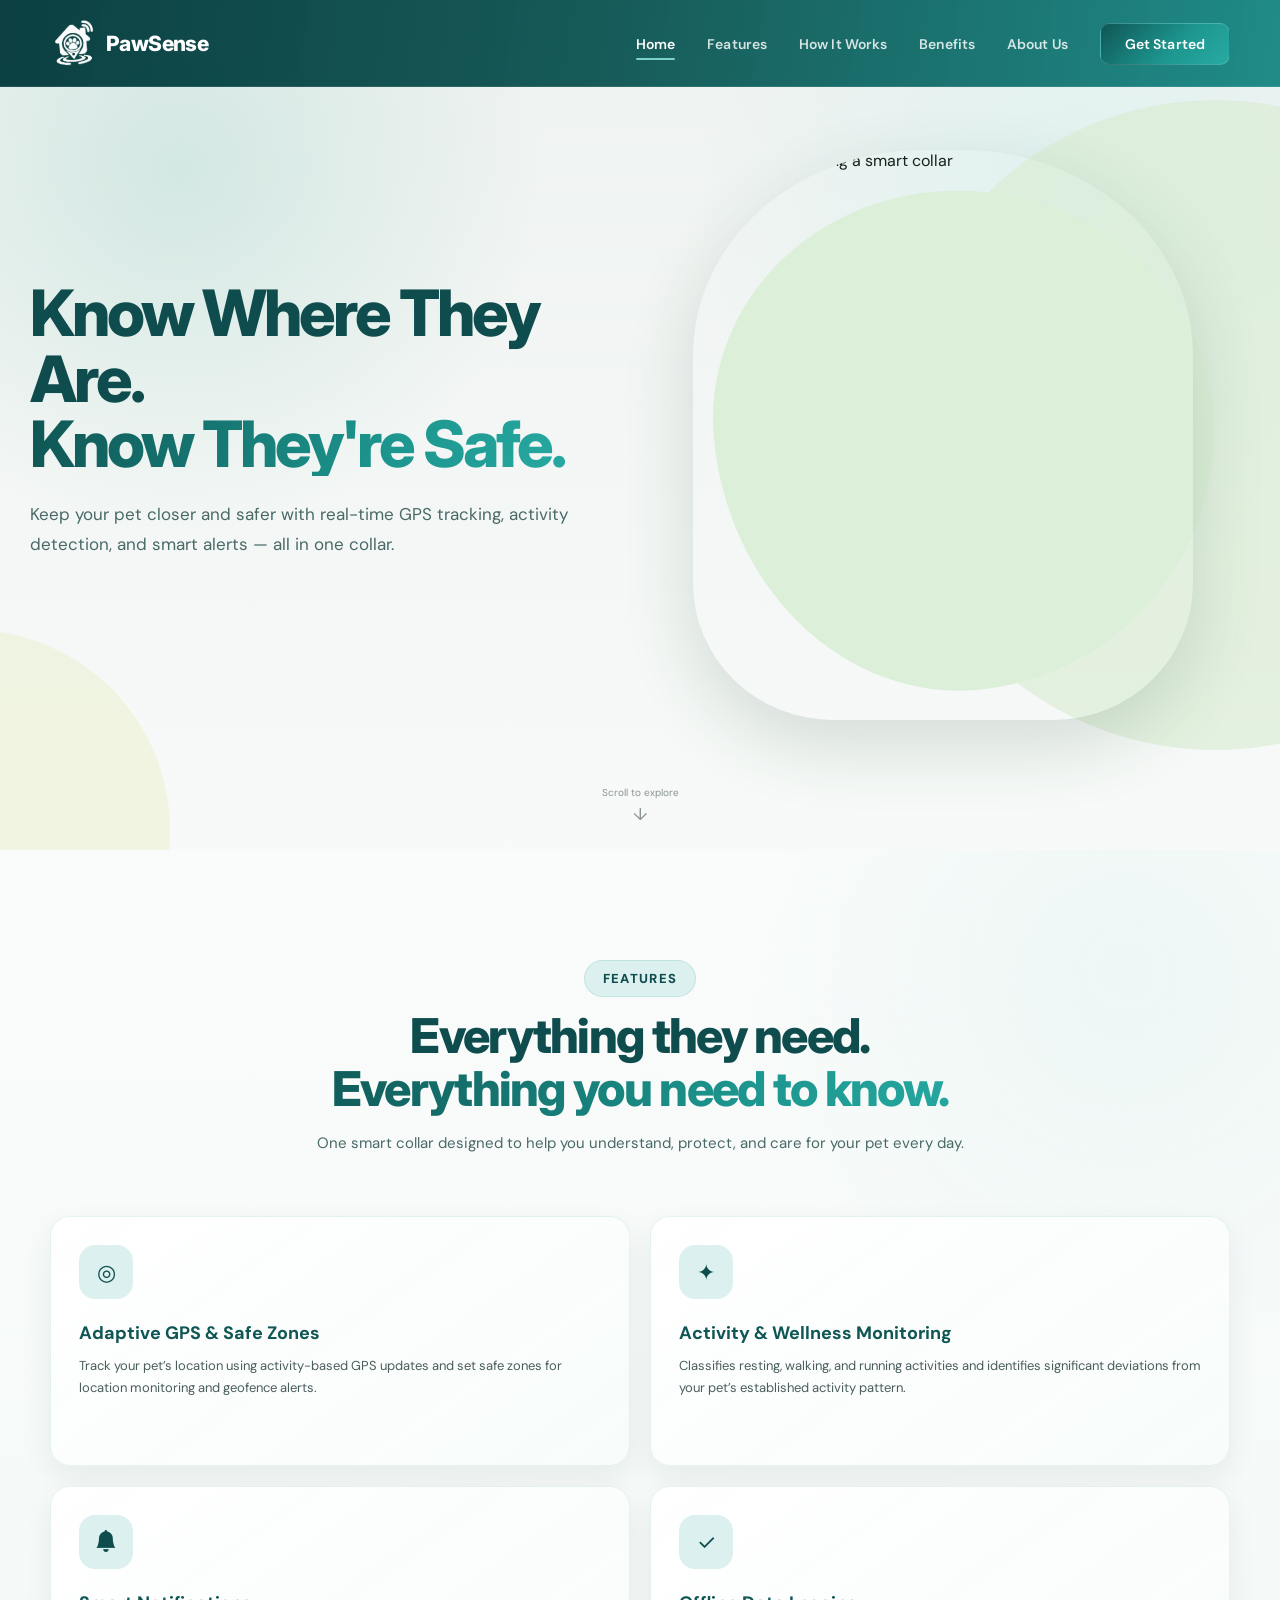
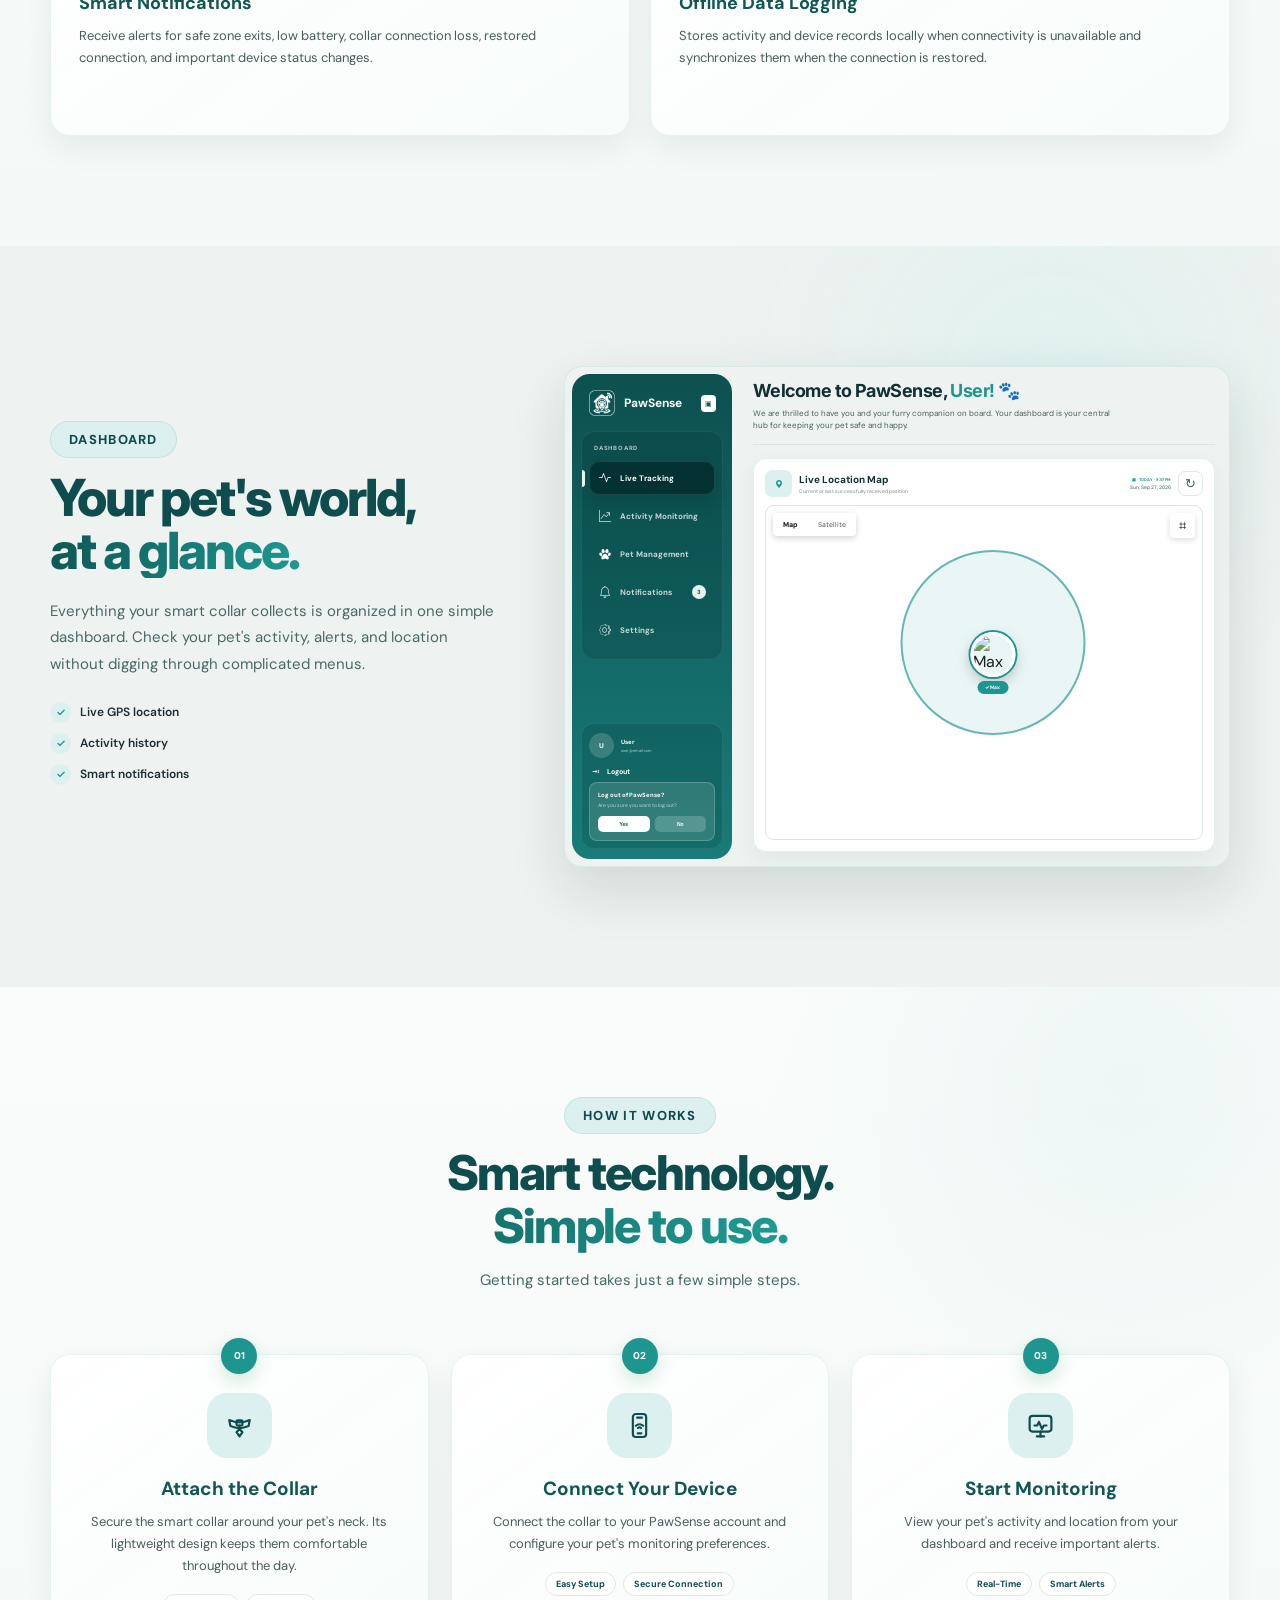
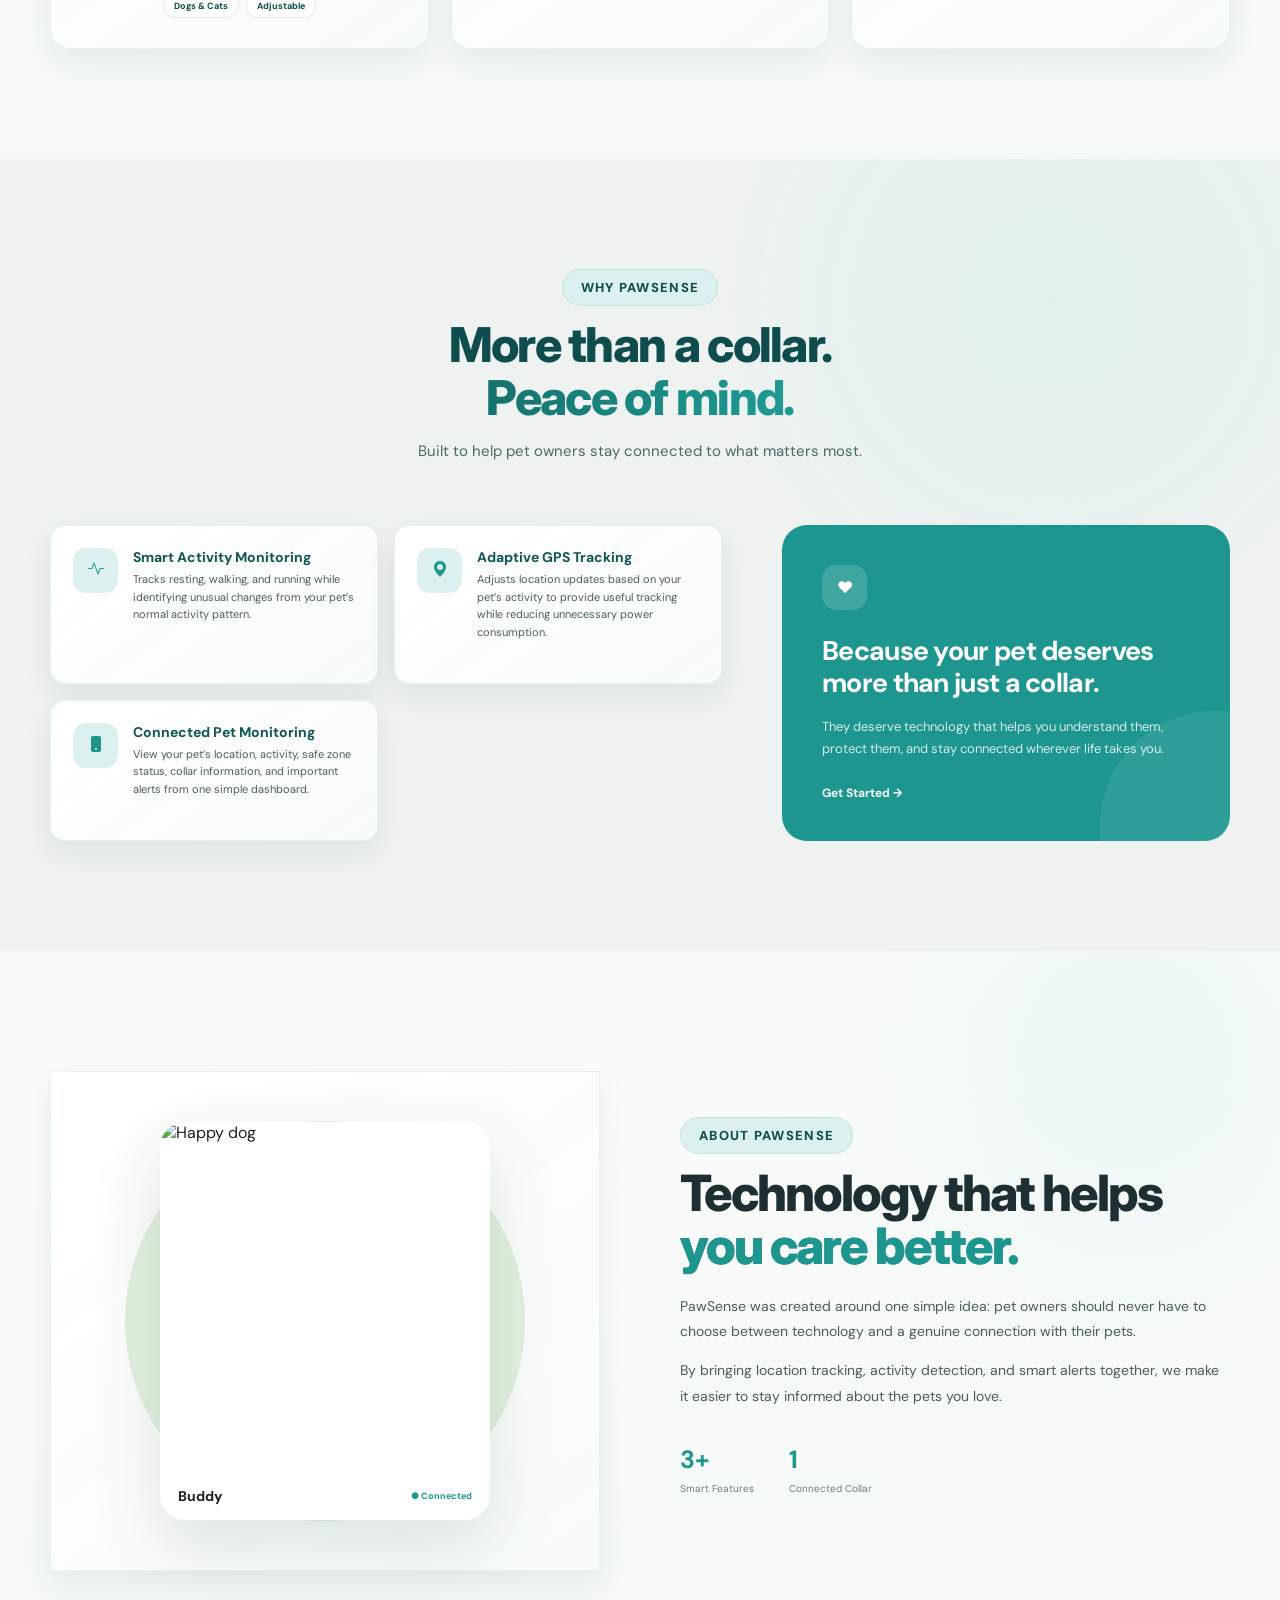
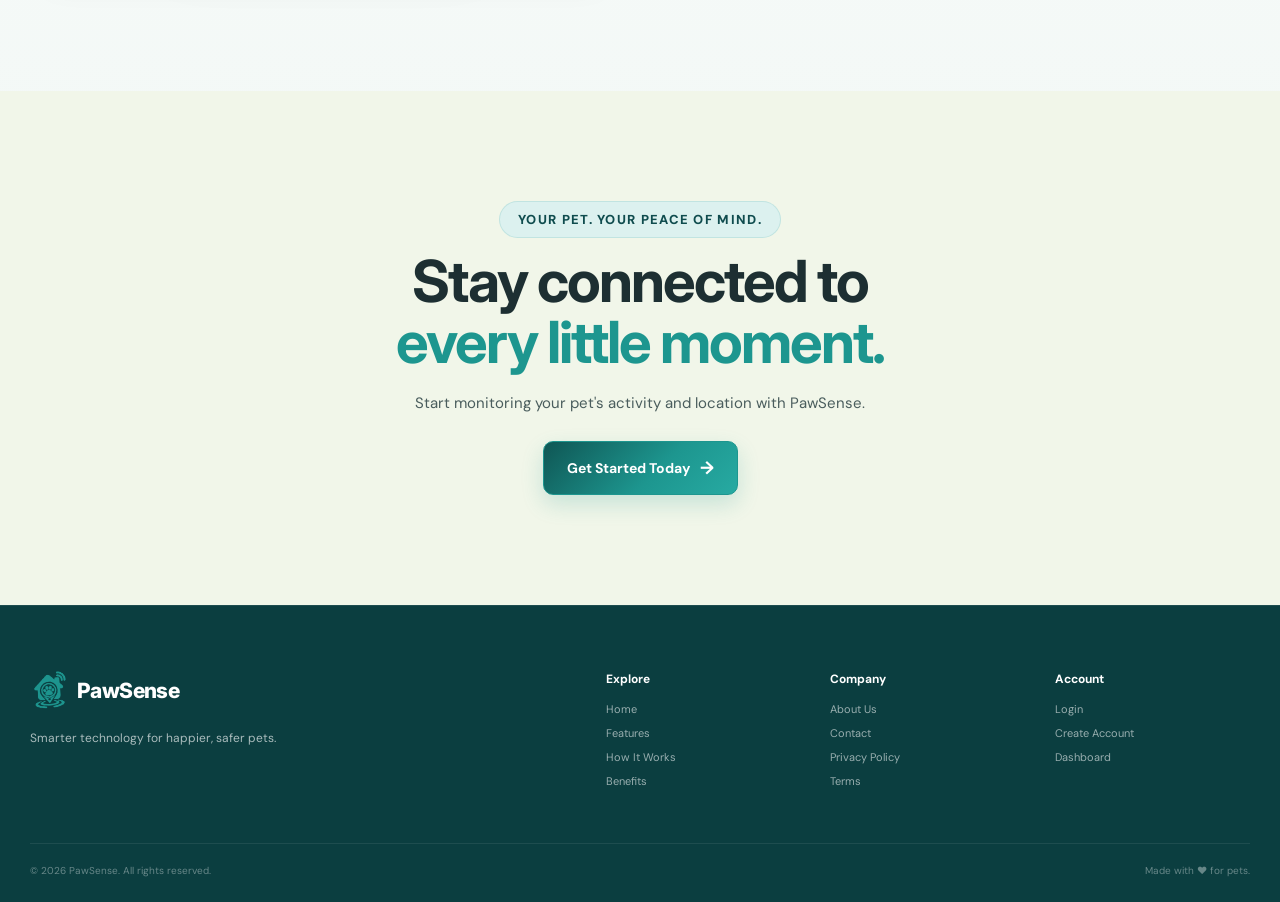
==== commit c29bf254: "last update" ====
--- a/index.html
+++ b/index.html
@@ -30,7 +30,7 @@
 
         <div class="nav-container">
 
-            <a href="#home" class="nav-logo">
+            <div href="#home" class="nav-logo">
 
                 <div class="logo-mark">
                     <img src="assets/images/pawsense-logo.png" alt="">
@@ -40,7 +40,7 @@
                     Paw<span>Sense</span>
                 </div>
 
-            </a>
+            </div>
 
             <ul class="nav-links" id="navLinks">
 
@@ -866,8 +866,6 @@
 
     </section>
 
-
-
     <!-- =====================================================
          FOOTER
     ====================================================== -->
@@ -879,8 +877,8 @@
 
             <div class="footer-brand">
 
-                <a href="#home" class="footer-logo">
-
+                
+                <div class="footer-logo">
                     <div class="logo-mark">
                         <img src="assets/images/pawsense-logo.png" alt="">
                     </div>
@@ -888,8 +886,7 @@
                     <div class="logo-text">
                         Paw<span>Sense</span>
                     </div>
-
-                </a>
+                </div>
 
                 <p>
                     Smarter technology for happier,
--- a/css/landing.css
+++ b/css/landing.css
@@ -127,42 +127,27 @@
 }
 
 .nav-logo {
-
-    display: flex;
-
+    display: flex;
     align-items: center;
-
     gap: 10px;
-
     text-decoration: none;
-
     color: var(--dark);
-
-}
+}
+
+.nav-logo, .footer-logo { cursor: default; user-select: none; }
 
 .logo-mark {
-
     width: 38px;
     height: 38px;
-
     background: var(--green);
-
     color: white;
-
     border-radius: 12px;
-
-    display: flex;
-
+    display: flex;
     align-items: center;
     justify-content: center;
-
     font-size: 20px;
-
     transform: rotate(-5deg);
-
-    box-shadow:
-        0 6px 18px rgba(47, 143, 80, 0.22);
-
+    box-shadow:0 6px 18px rgba(47, 143, 80, 0.22);
 }
 
 .logo-mark span {
@@ -181,13 +166,9 @@
 .nav-logo .logo-mark img, .footer-logo .logo-mark img { opacity: 0; }
 
 .logo-text {
-
     font-size: 21px;
-
     font-weight: 800;
-
     letter-spacing: -0.5px;
-
 }
 
 .logo-text span {
@@ -195,15 +176,10 @@
 }
 
 .nav-links {
-
     list-style: none;
-
-    display: flex;
-
+    display: flex;
     align-items: center;
-
-    gap: 32px;
-
+    gap: 32px
 }
 
 .nav-links a {
@@ -730,7 +706,7 @@
 
     border-radius: 10px;
 
-    background: rgba(255, 255, 255, 0.55);
+    background: linear-gradient(135deg, #ffffff 0%, #edf8f5 100%);
 
     text-decoration: none;
 
@@ -749,7 +725,7 @@
 
     color: var(--green);
 
-    background: white;
+    background: linear-gradient(135deg, #edf8f5 0%, #dcf1ef 100%);
 
     transform:
         translateY(-2px);
@@ -1734,39 +1710,69 @@
 }
 
 .navbar {
-    background: rgba(238, 242, 240, .88);
-    border-bottom: 1px solid rgba(29, 150, 143, .1);
+    background: linear-gradient(100deg, rgba(7, 60, 62, .98) 0%, rgba(15, 86, 84, .97) 48%, rgba(19, 132, 128, .94) 100%);
+    border-bottom: 1px solid rgba(255, 255, 255, .1);
     backdrop-filter: blur(16px);
     -webkit-backdrop-filter: blur(16px);
 }
 
 .navbar.scrolled {
-    background: rgba(255, 255, 255, .94);
-    border-bottom-color: var(--border);
-    box-shadow: 0 10px 30px rgba(18, 59, 60, .08);
+    background: linear-gradient(100deg, rgba(7, 60, 62, .99) 0%, rgba(15, 86, 84, .98) 48%, rgba(19, 132, 128, .97) 100%);
+    border-bottom-color: rgba(255, 255, 255, .1);
+    box-shadow: 0 10px 30px rgba(3, 45, 47, .18);
 }
 
 .logo-mark {
-    background: rgba(29, 150, 143, .1);
-    border: 1px solid rgba(29, 150, 143, .25);
+    background: #ffffff;
+    border: 1px solid rgba(255, 255, 255, .3);
     box-shadow: none;
-    color: var(--green);
-}
-
-.nav-links a { color: var(--text); }
-.nav-links a:hover { color: var(--green-dark); }
-.nav-links a::after { background: var(--green); }
+    color: #ffffff;
+}
+
+.nav-logo .logo-mark { background: #ffffff; }
+
+.logo-text,
+.logo-text span {
+    color: #ffffff;
+    font-family: "Inter", sans-serif;
+    font-weight: 800;
+    letter-spacing: -.6px;
+}
+
+.nav-links a {
+    color: rgba(255, 255, 255, .82);
+    font-family: "DM Sans", sans-serif;
+    font-weight: 600;
+    letter-spacing: .1px;
+}
+.nav-links a:hover,
+.nav-links a.active { color: #ffffff; }
+.nav-links a::after { background: #7bd2ca; }
+
+.nav-links .nav-btn {
+    background: linear-gradient(135deg, #0f5654 0%, #1d968f 58%, #27aaa2 100%);
+    border: 1px solid rgba(255, 255, 255, .16);
+    color: #ffffff;
+    box-shadow: none;
+}
+
+.nav-links .nav-btn:hover {
+    background: linear-gradient(135deg, #0b4646 0%, #16817c 58%, #219b95 100%);
+    color: #ffffff;
+}
+
+.hamburger span { background: #ffffff; }
 
 .nav-cta,
 .btn-primary {
-    background: var(--green);
+    background: linear-gradient(135deg, #0f5654 0%, #1d968f 58%, #27aaa2 100%);
     border: 1px solid var(--green);
     box-shadow: 0 9px 22px rgba(29, 150, 143, .2);
 }
 
 .nav-cta:hover,
 .btn-primary:hover {
-    background: var(--green-dark);
+    background: linear-gradient(135deg, #0b4646 0%, #16817c 58%, #219b95 100%);
     border-color: var(--green-dark);
     box-shadow: 0 12px 28px rgba(15, 76, 78, .22);
 }
@@ -1790,6 +1796,34 @@
 .dashboard-content h2 span,
 .about-content h2 span,
 .cta-content h2 span { color: var(--green); }
+
+.hero-title,
+.section-header h2,
+.dashboard-content h2,
+.about-content h2 {
+    color: #0f4c4e;
+    font-family: "Inter", sans-serif;
+    font-weight: 800;
+}
+
+.hero-title span,
+.section-header h2 span,
+.dashboard-content h2 span,
+.about-content h2 span {
+    background: linear-gradient(100deg, #0f5654 0%, #1d968f 65%, #27aaa2 100%);
+    -webkit-background-clip: text;
+    background-clip: text;
+    color: transparent;
+}
+
+.hero-description,
+.section-header p,
+.dashboard-content p,
+.about-content p { color: #496967; }
+
+.feature-card h3,
+.step-card h3,
+.benefit-item h3 { color: #0f5654; }
 
 .hero-stat,
 .feature-card,
@@ -1881,17 +1915,11 @@
 .menu-item {
 
     display: flex;
-
     align-items: center;
-
     gap: 8px;
-
     padding: 9px 8px;
-
     border-radius: 7px;
-
     font-size: 9px;
-
     color: rgba(255,255,255,0.7);
 
 }
@@ -3327,7 +3355,7 @@
         width: 290px;
         height: 100vh;
 
-        background: white;
+        background: linear-gradient(180deg, rgba(7, 60, 62, .99) 0%, rgba(15, 86, 84, .98) 48%, rgba(19, 132, 128, .97) 100%);
 
         flex-direction: column;
 
@@ -3340,7 +3368,7 @@
         gap: 23px;
 
         box-shadow:
-            -15px 0 40px rgba(0,0,0,0.08);
+            -15px 0 40px rgba(3, 45, 47, .22);
 
         transition:
             right 0.35s ease;
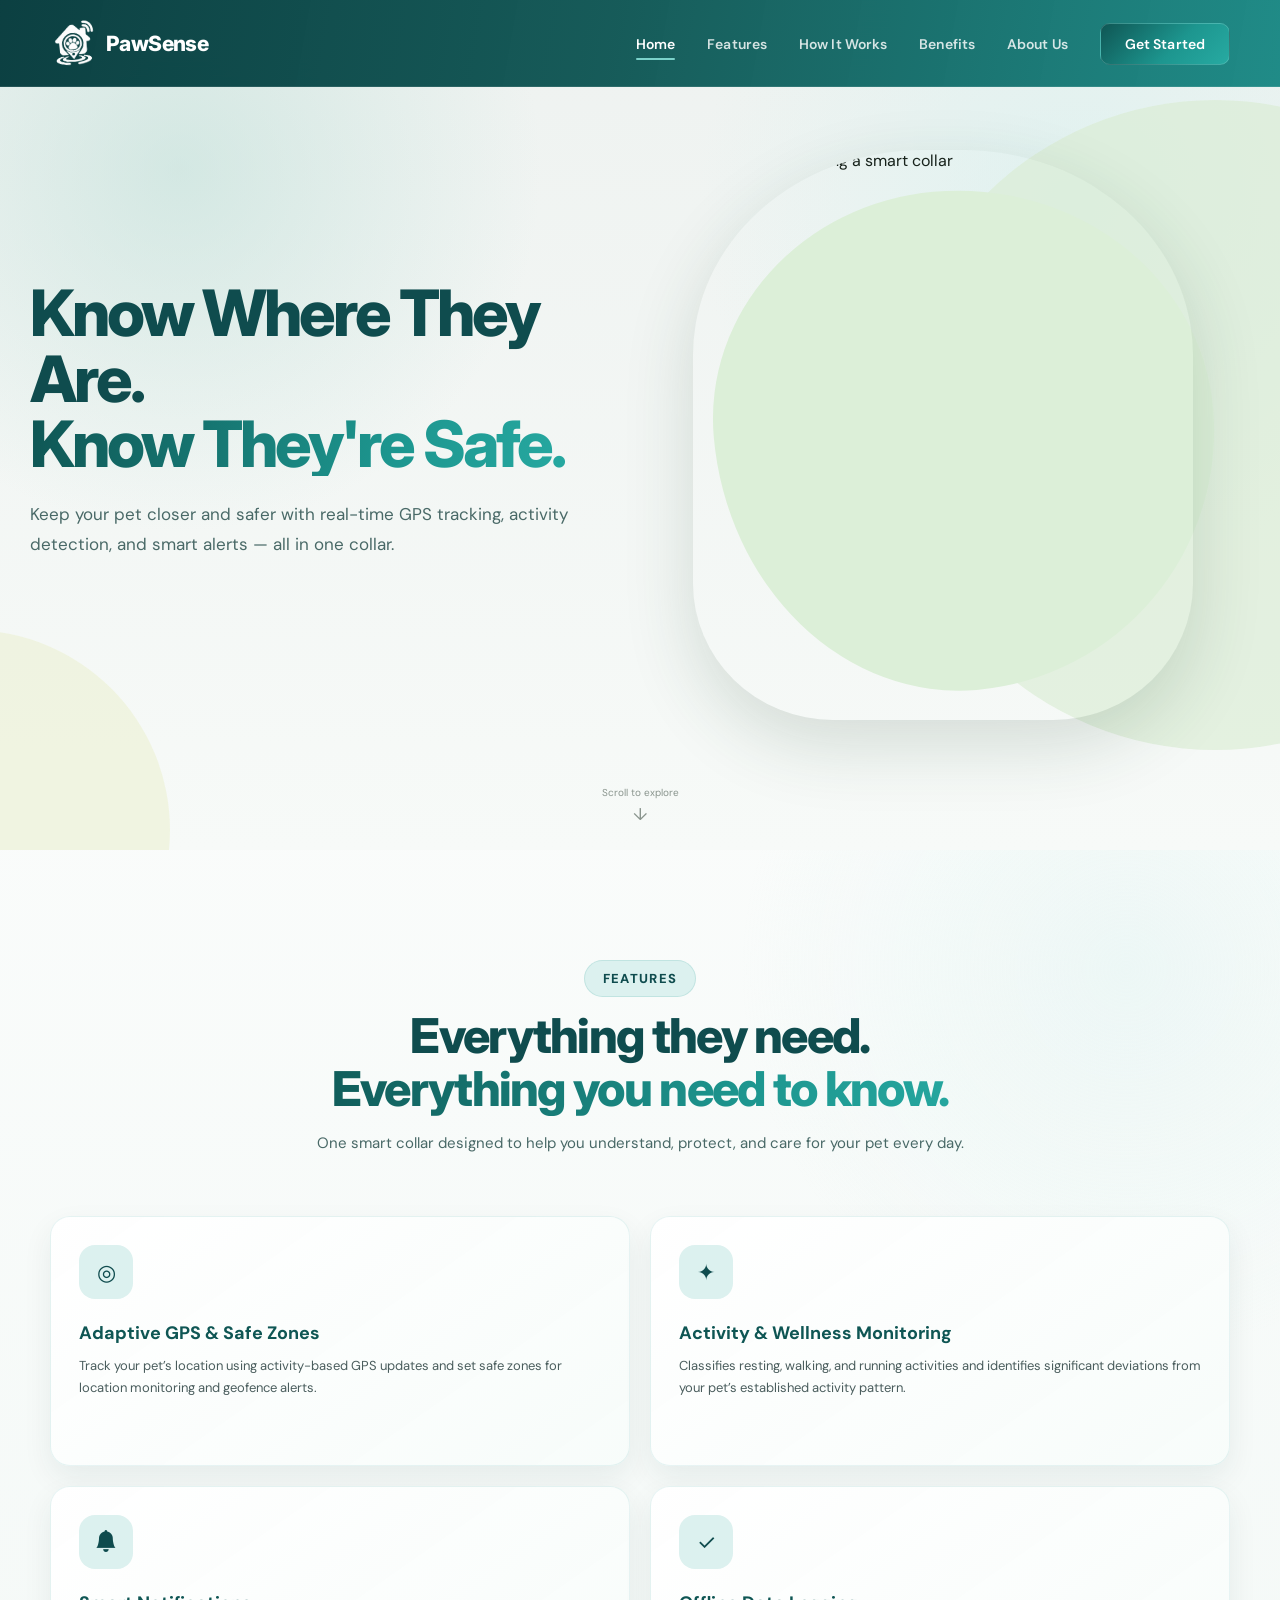
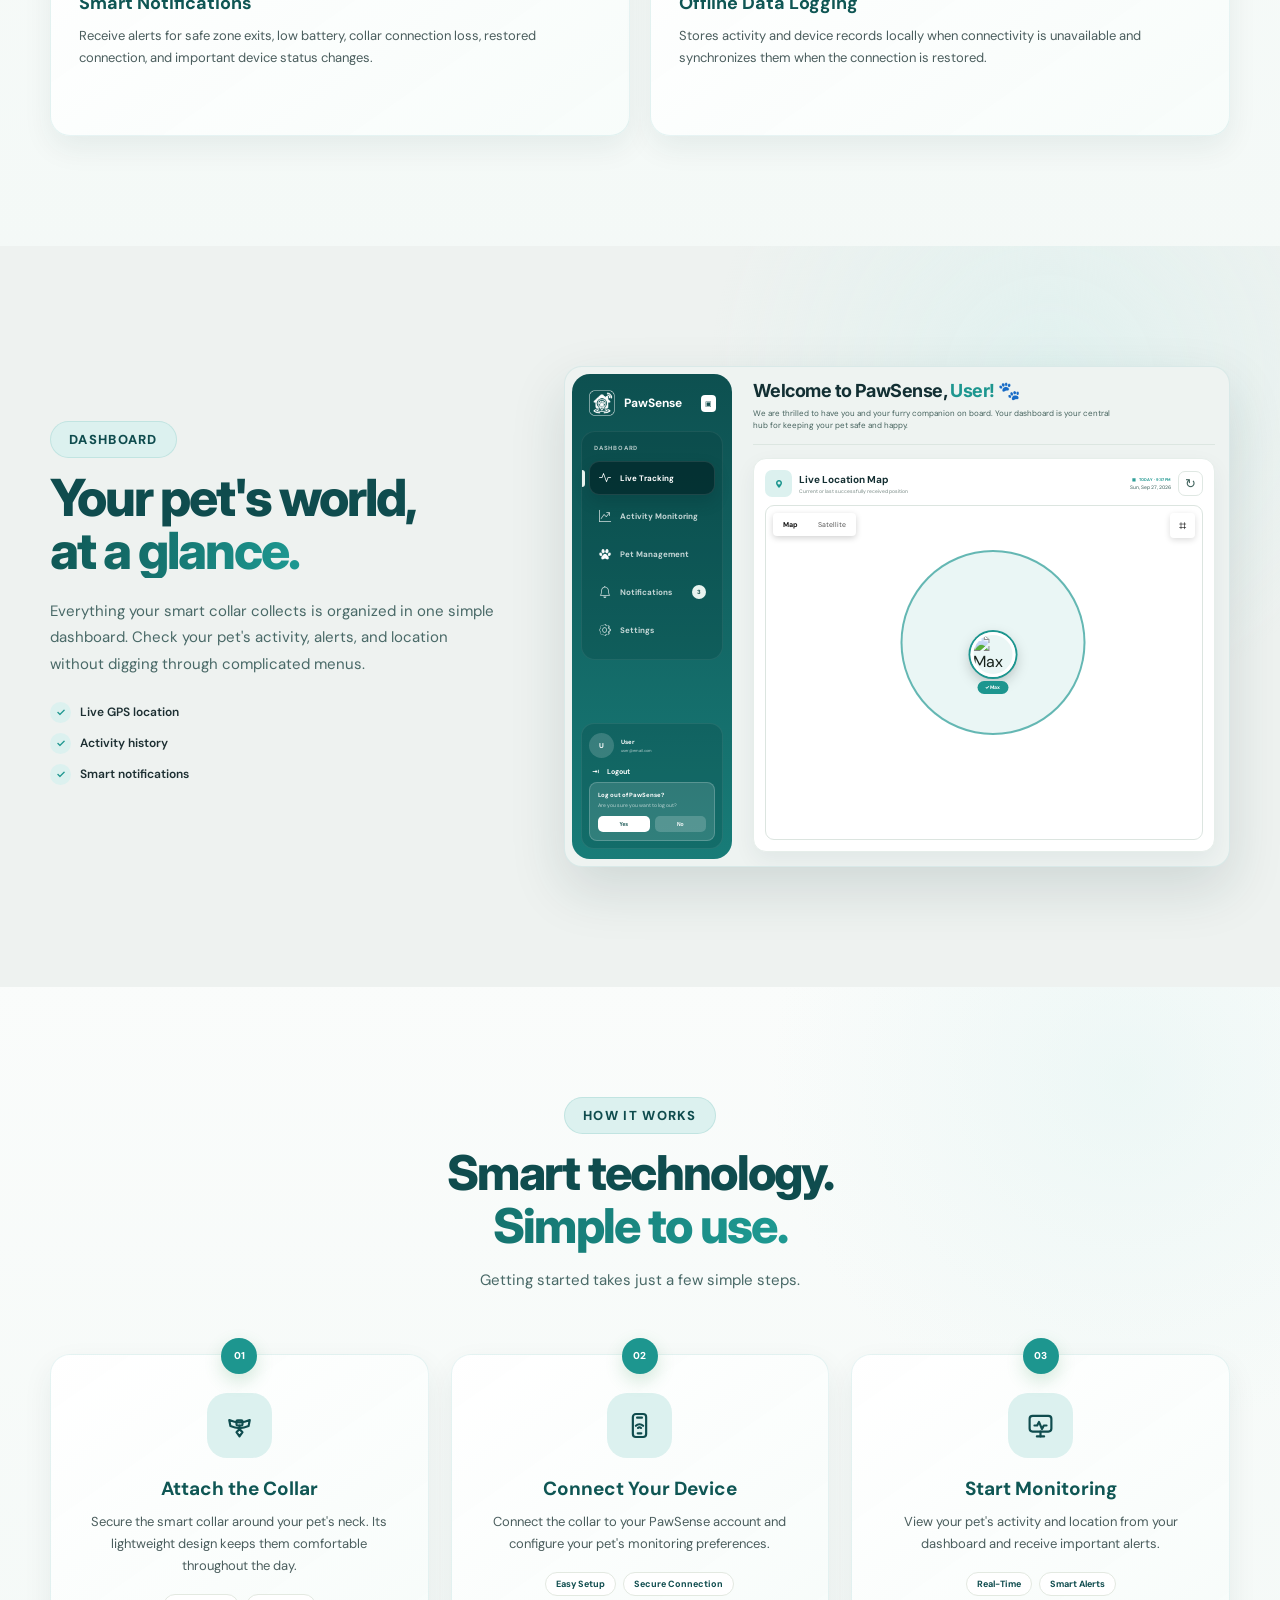
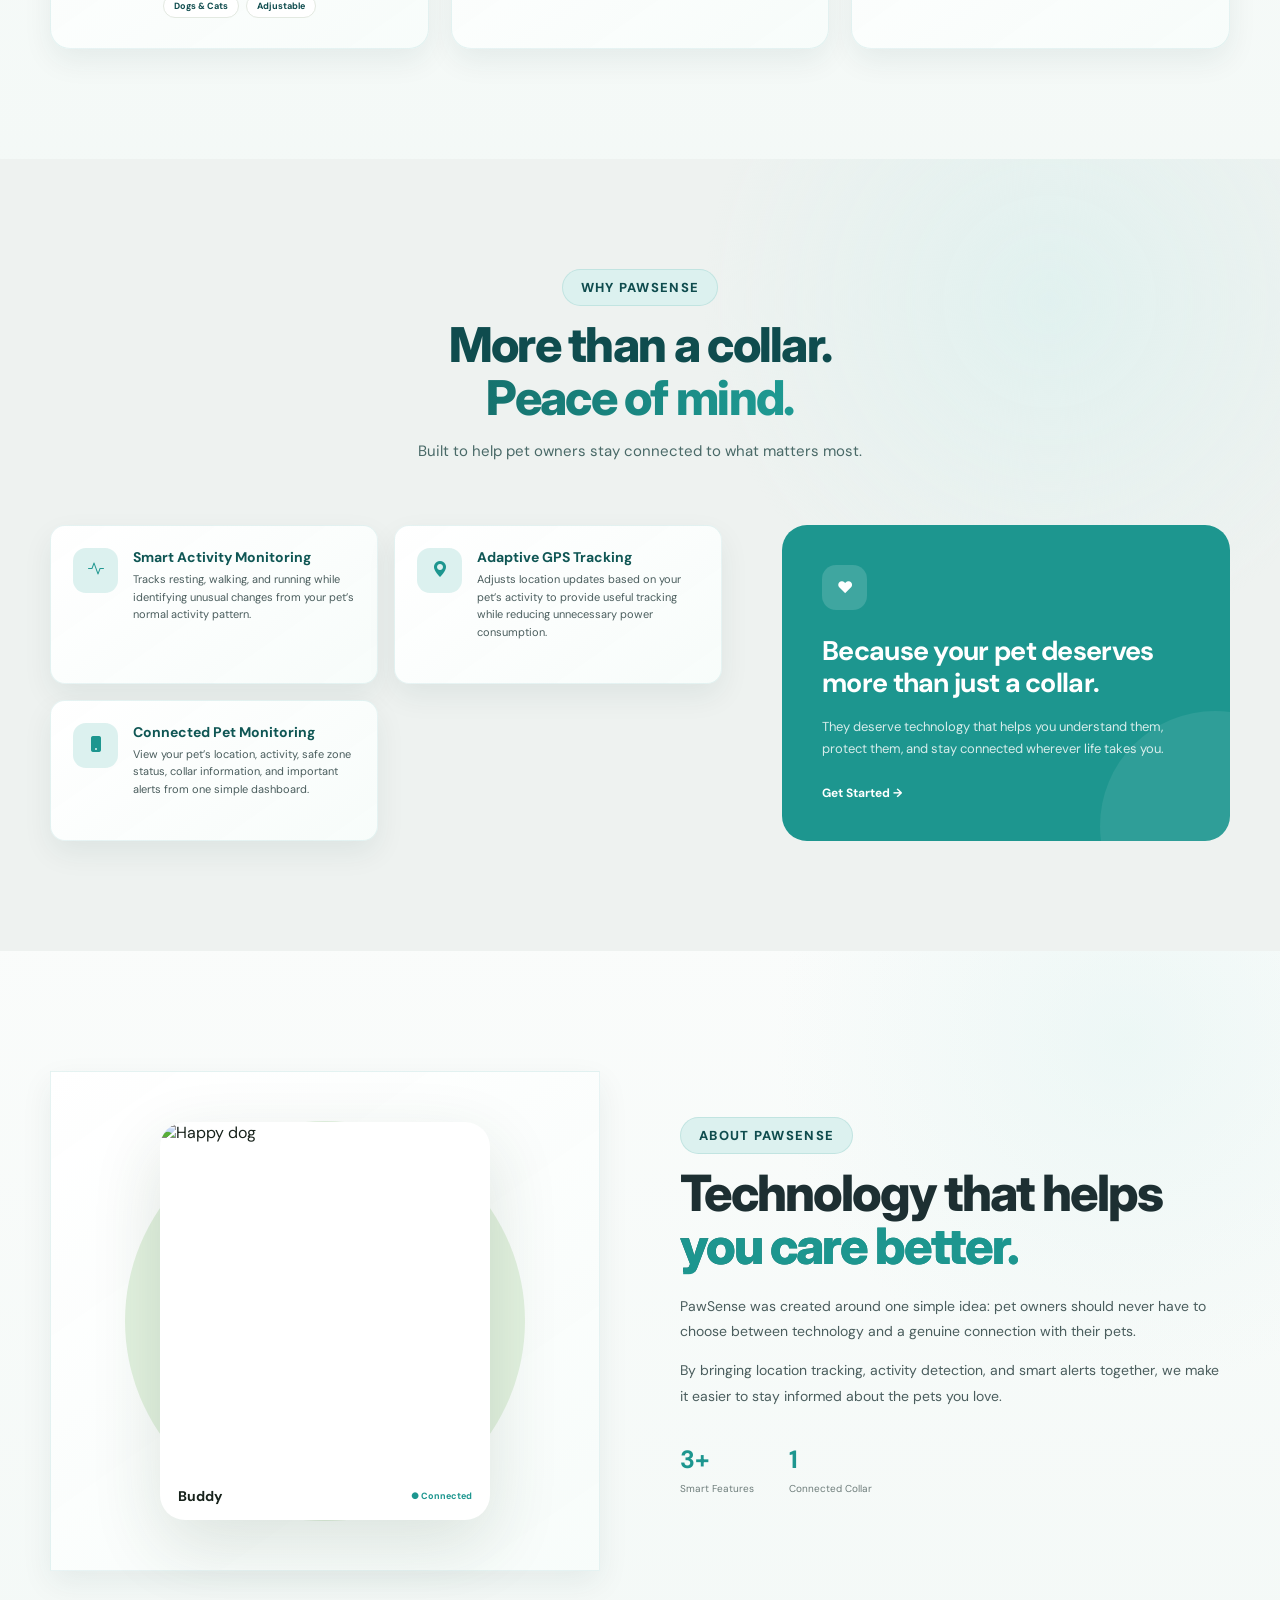
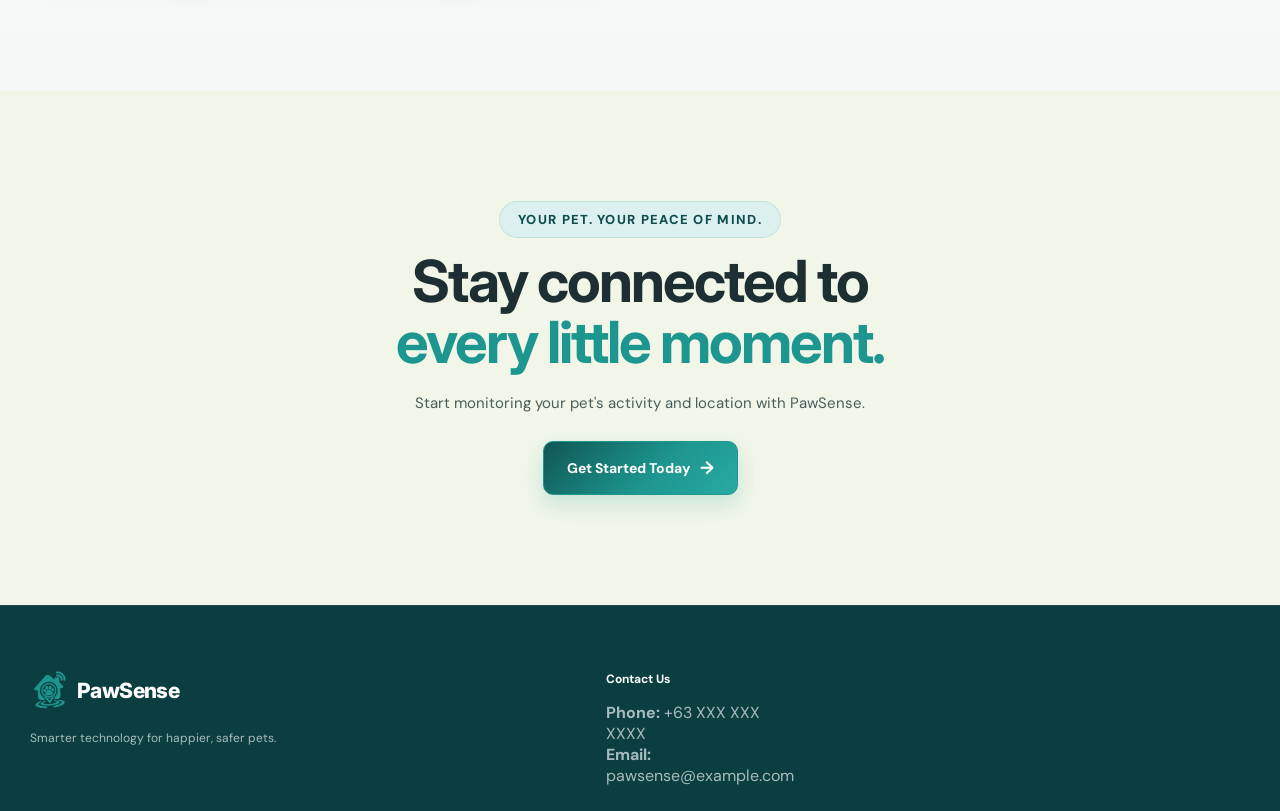
==== commit 159a097a: "<33 <333" ====
--- a/index.html
+++ b/index.html
@@ -896,66 +896,24 @@
             </div>
 
 
-            <div class="footer-links">
-
-                <div>
-
-                    <h4>Explore</h4>
-
-                    <a href="#home">Home</a>
-                    <a href="#features">Features</a>
-                    <a href="#how-it-works">How It Works</a>
-                    <a href="#benefits">Benefits</a>
-
-                </div>
-
-
-                <div>
-
-                    <h4>Company</h4>
-
-                    <a href="#about">About Us</a>
-                    <a href="#">Contact</a>
-                    <a href="#">Privacy Policy</a>
-                    <a href="#">Terms</a>
-
-                </div>
-
-
-                <div>
-
-                    <h4>Account</h4>
-
-                    <a href="pages/login.html">Login</a>
-                    <a href="pages/login.html">Create Account</a>
-                    <a href="pages/login.html">Dashboard</a>
-
-                </div>
-
-            </div>
-
-        </div>
-
-
-        <div class="footer-bottom">
-
-            <p>
-                © 2026 PawSense. All rights reserved.
-            </p>
-
-            <span>
-                Made with ♥ for pets.
-            </span>
-
-        </div>
-
-    </footer>
-
-
-
-    <!-- =====================================================
-         JAVASCRIPT
-    ====================================================== -->
+<div class="footer-links">
+    <div class="footer-contact">
+        <h4>Contact Us</h4>
+
+        <p>
+            <strong>Phone:</strong>
+            <span>+63 XXX XXX XXXX</span>
+        </p>
+
+        <p>
+            <strong>Email:</strong>
+            <span>pawsense@example.com</span>
+        </p>
+    </div>
+</div>
+
+
+
 
     <script>
         /* ================================================
